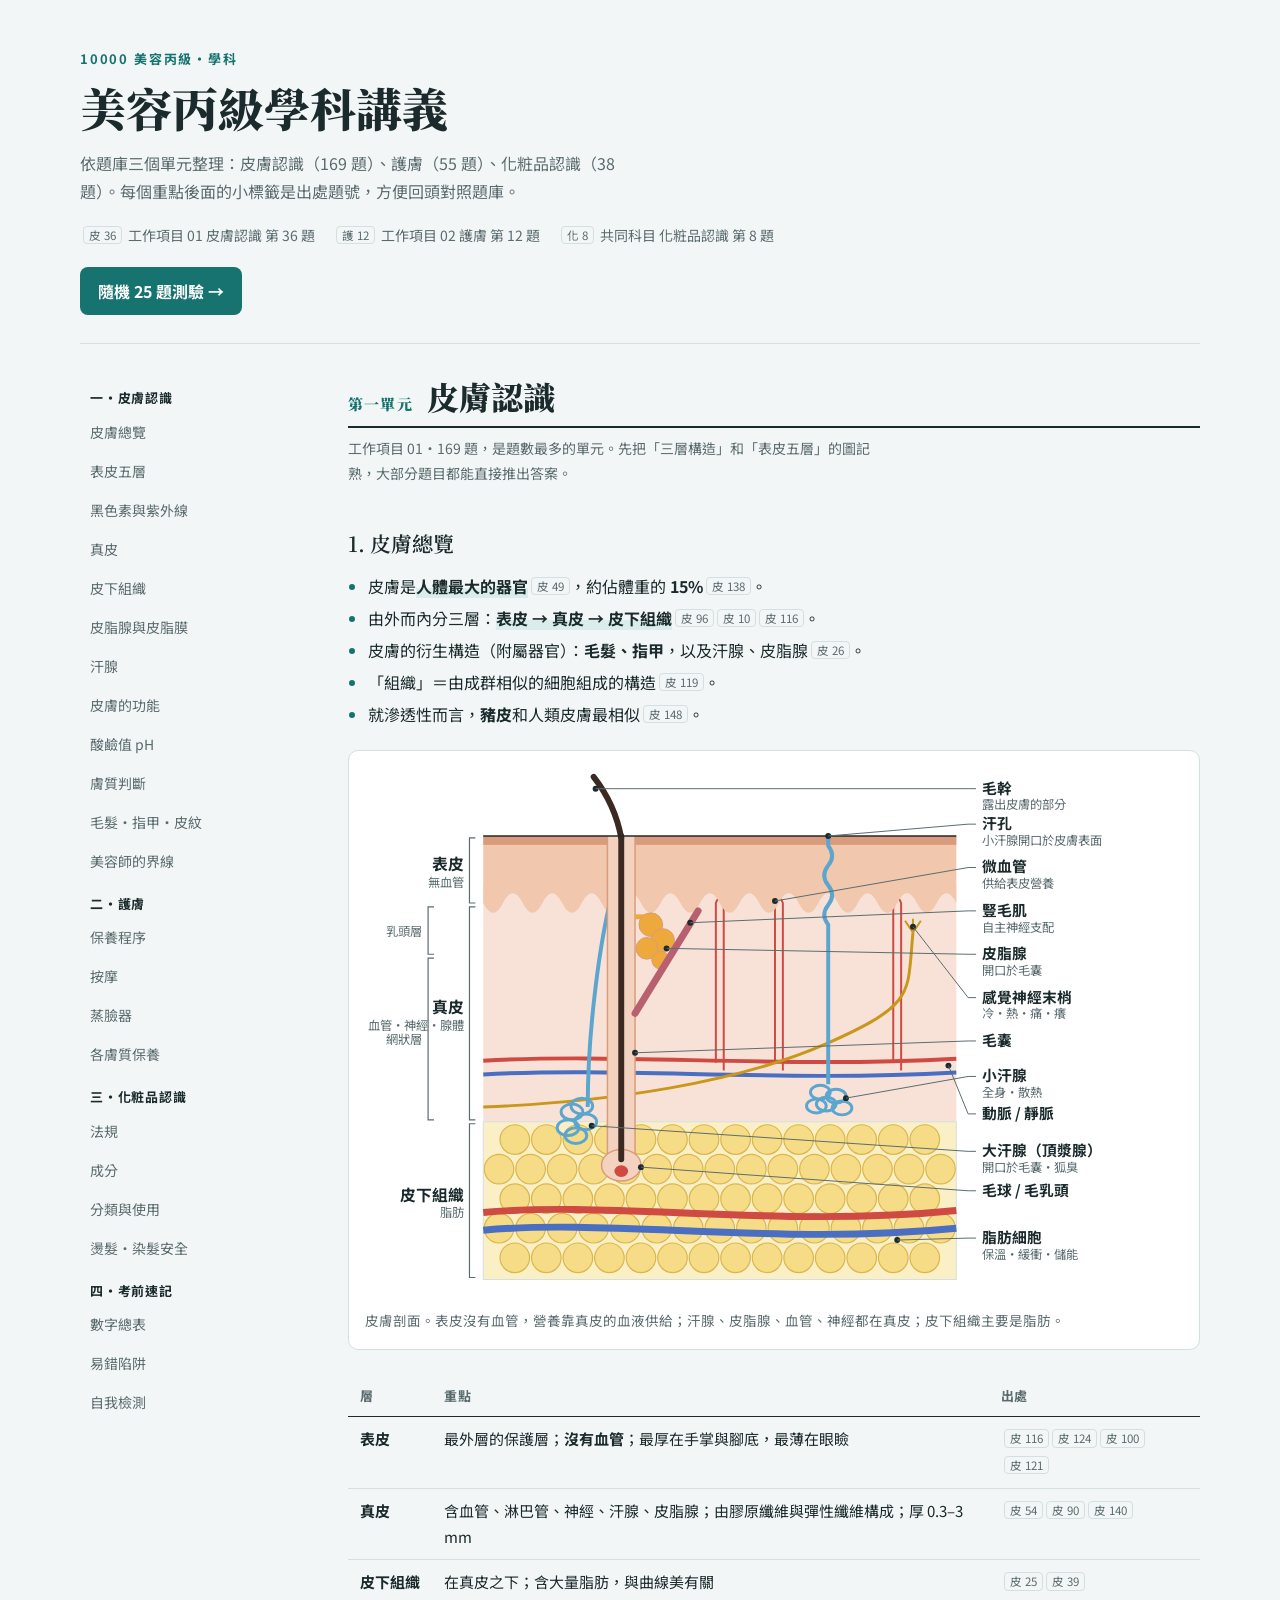
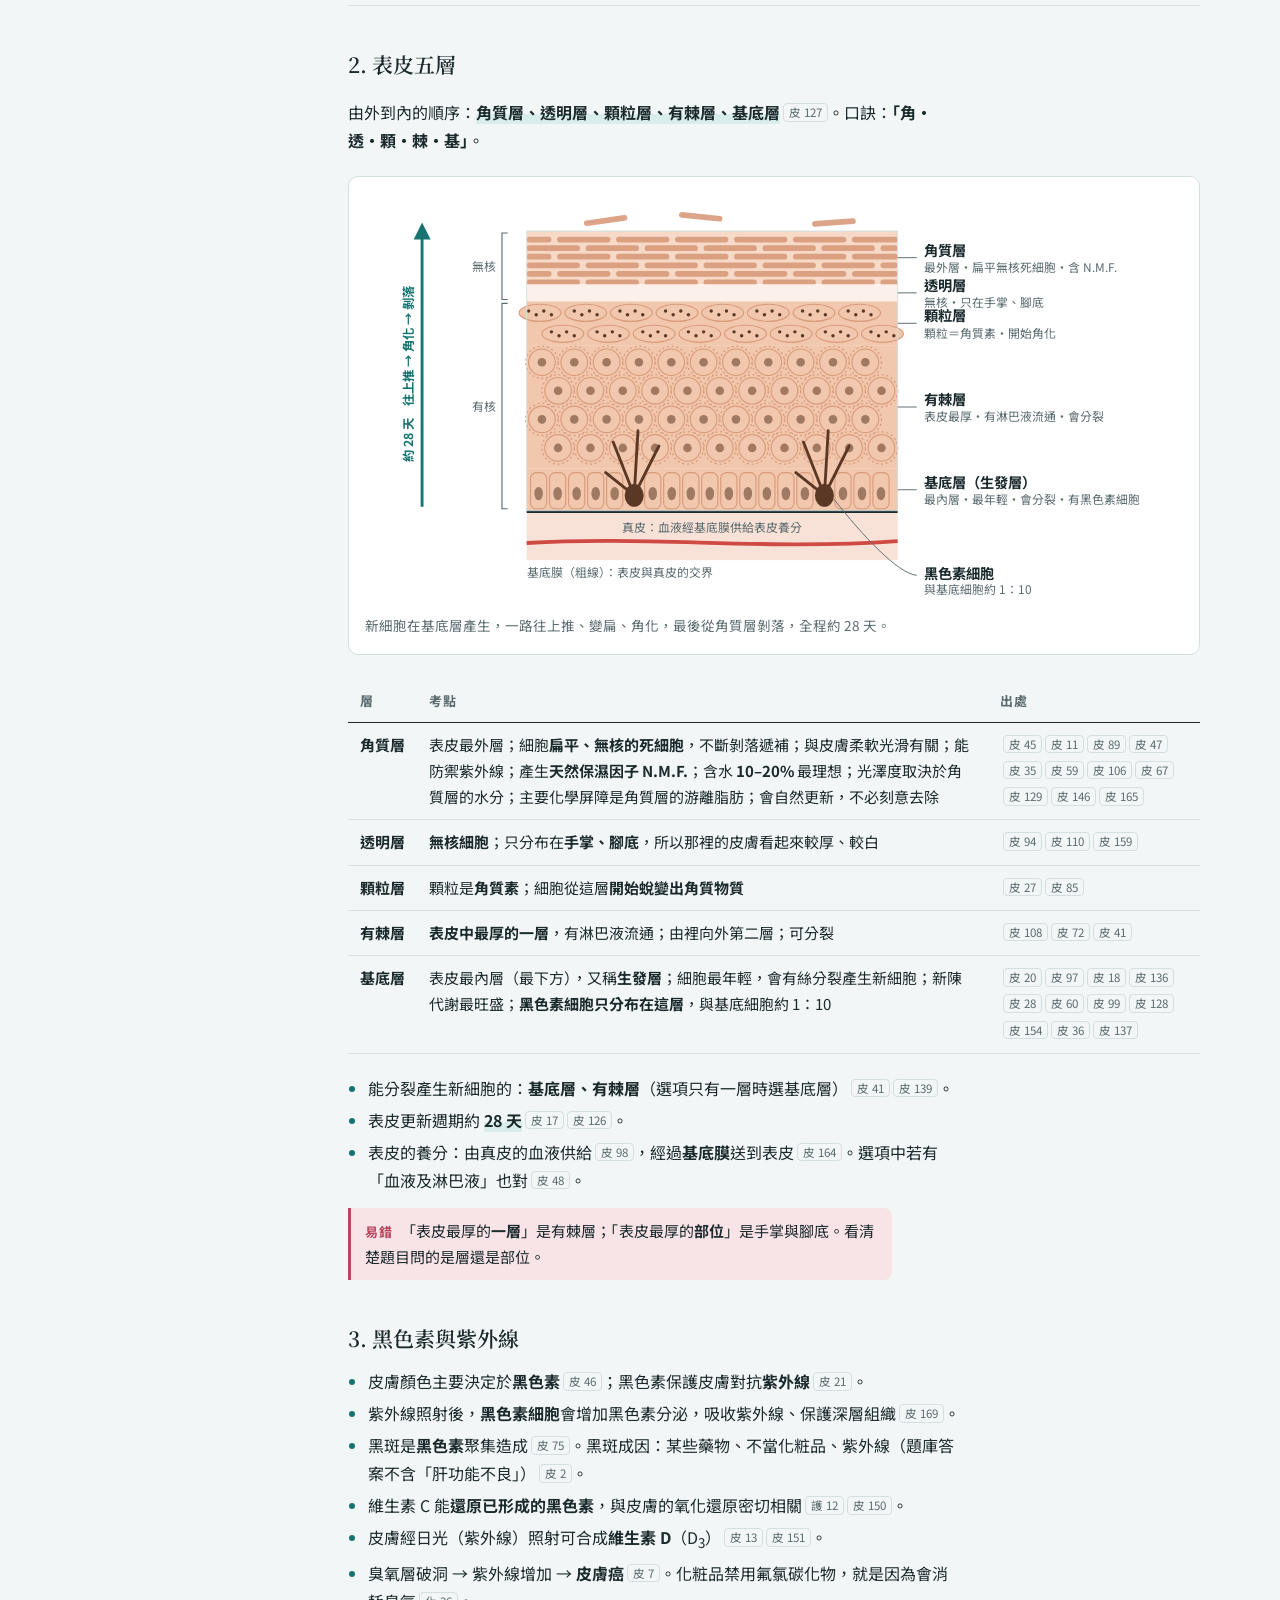
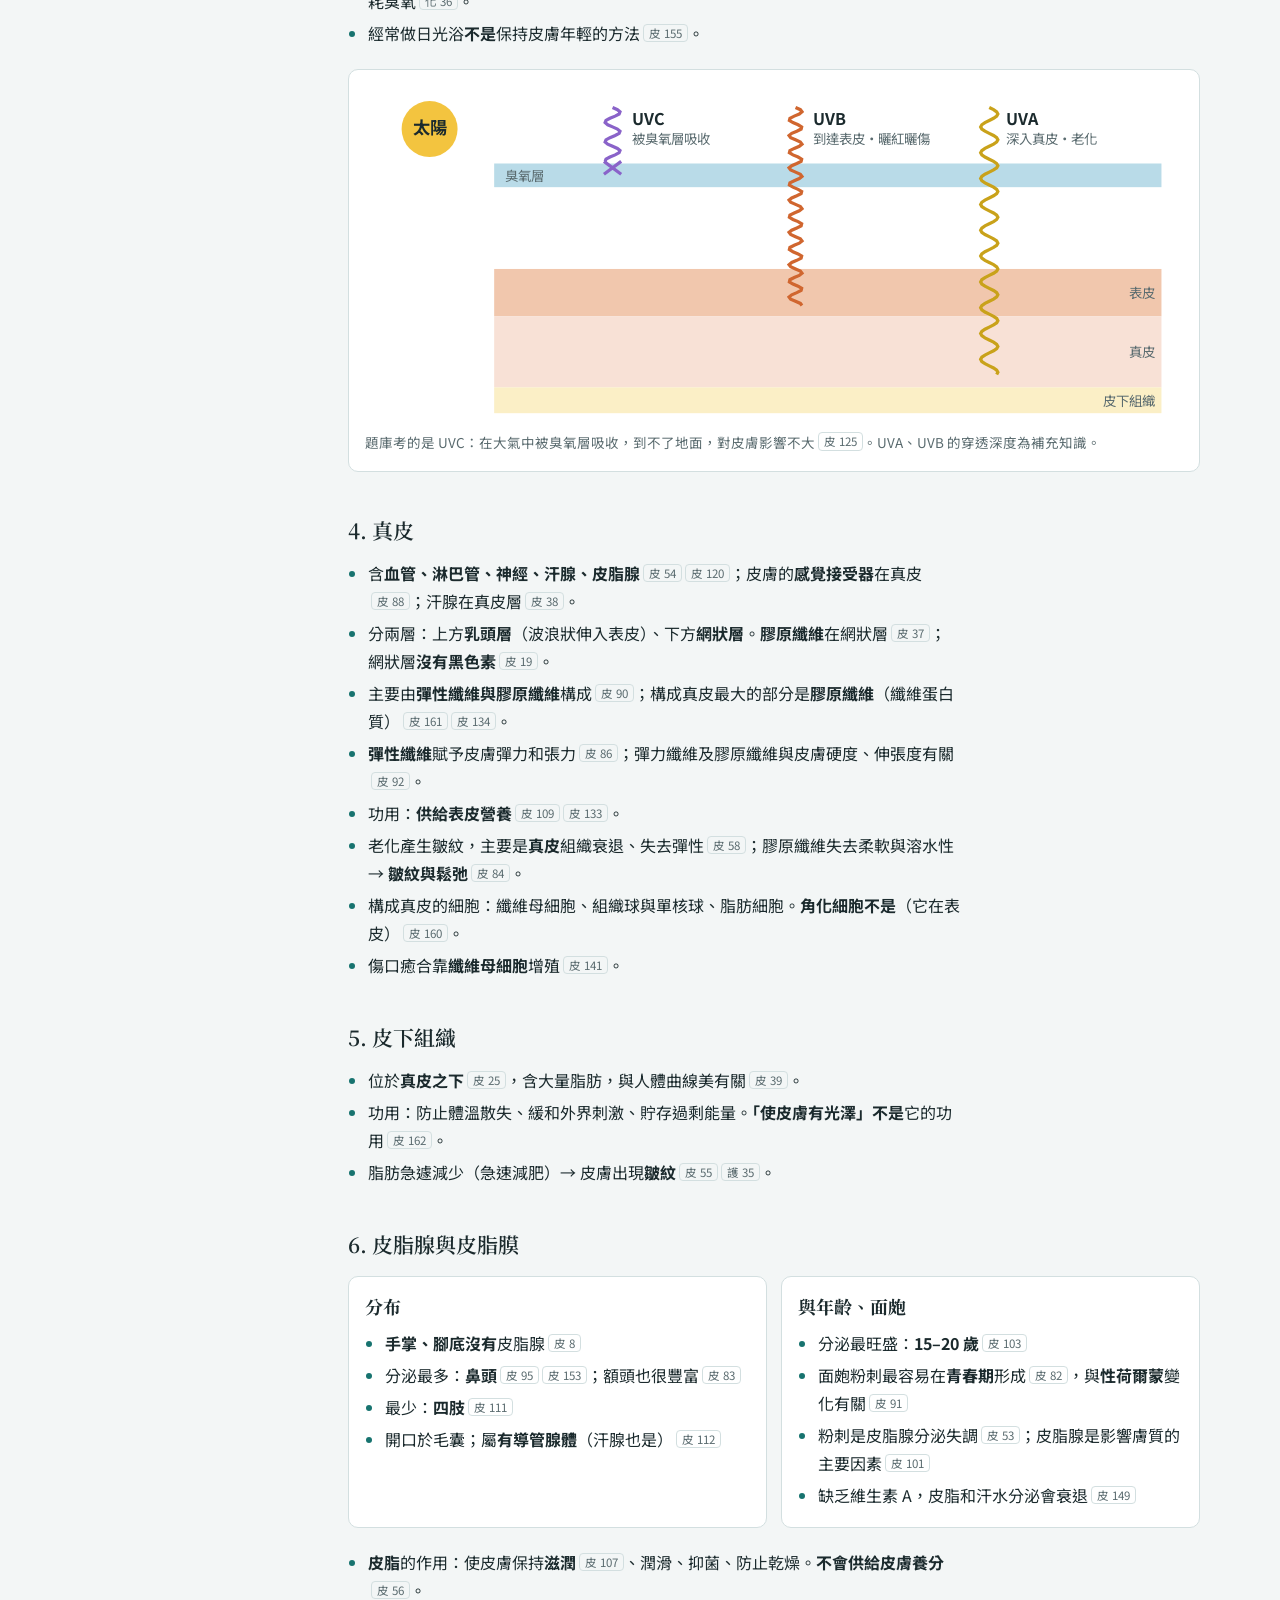
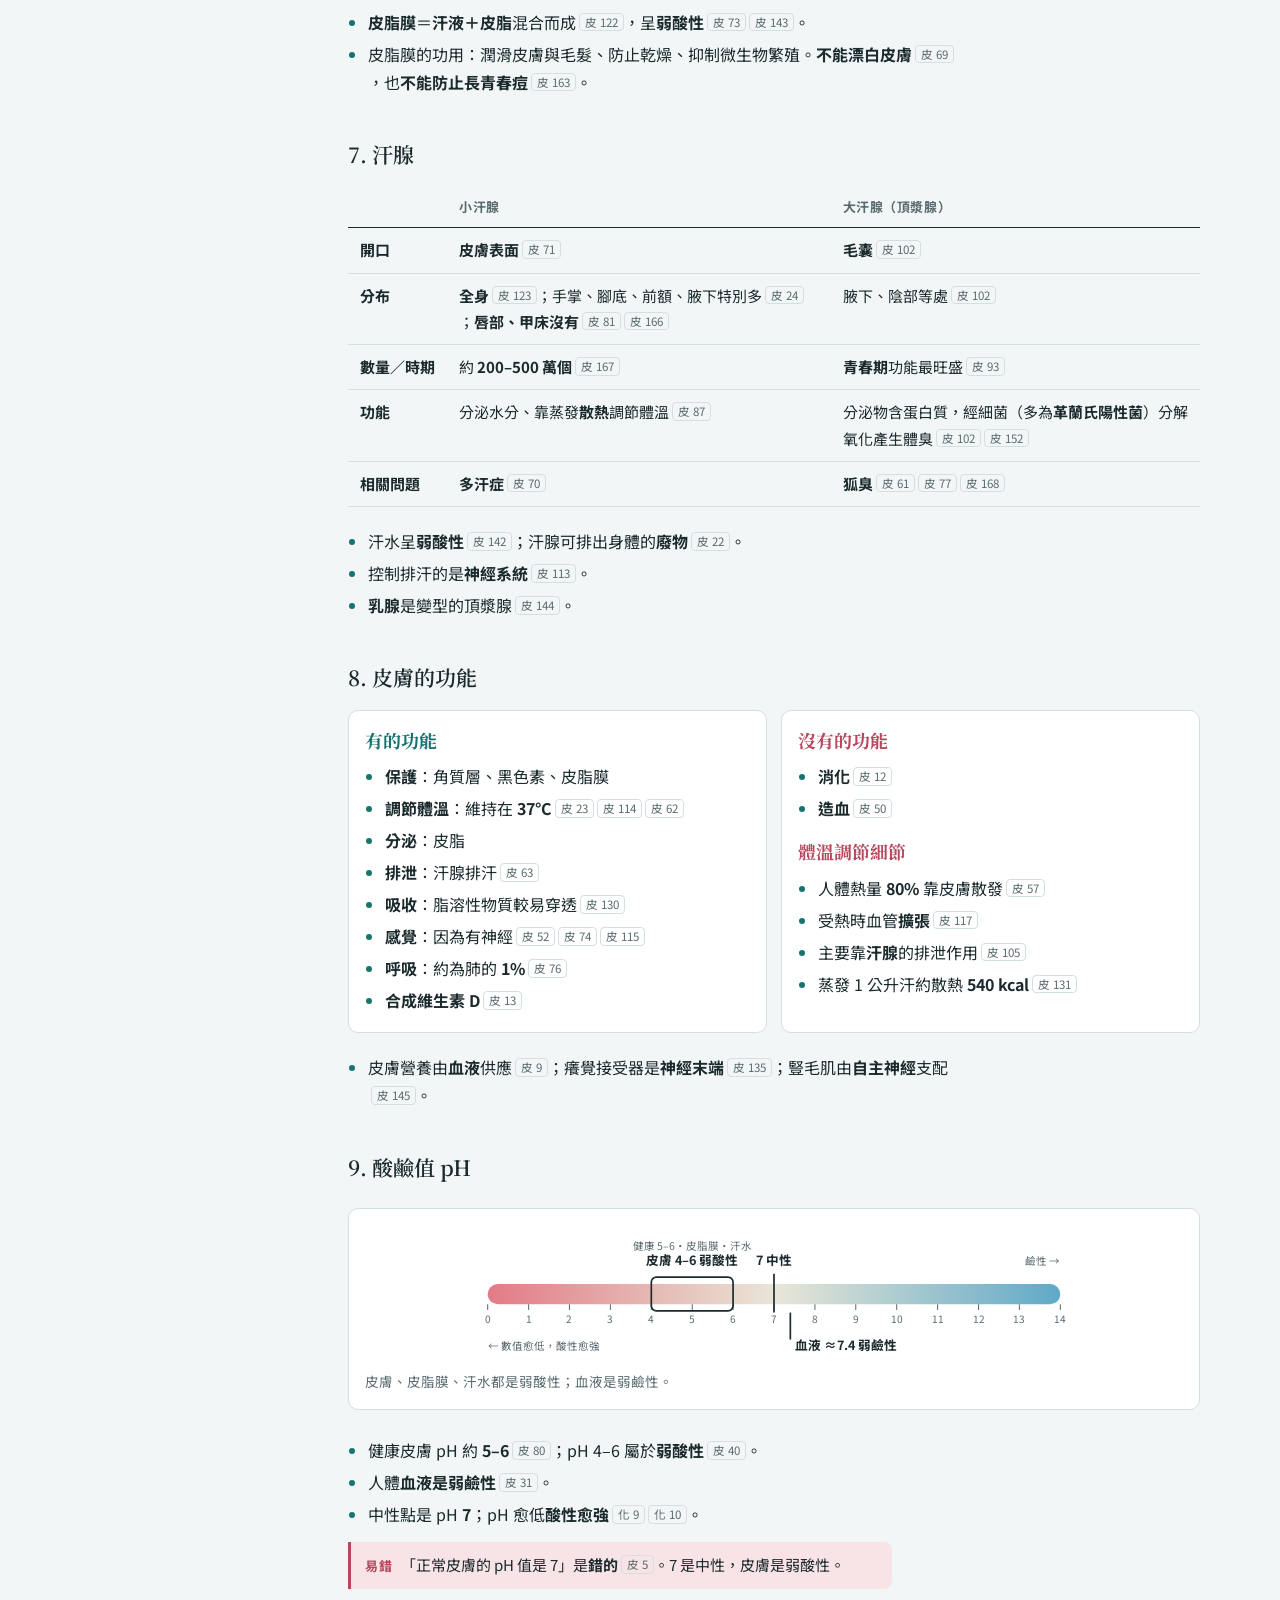
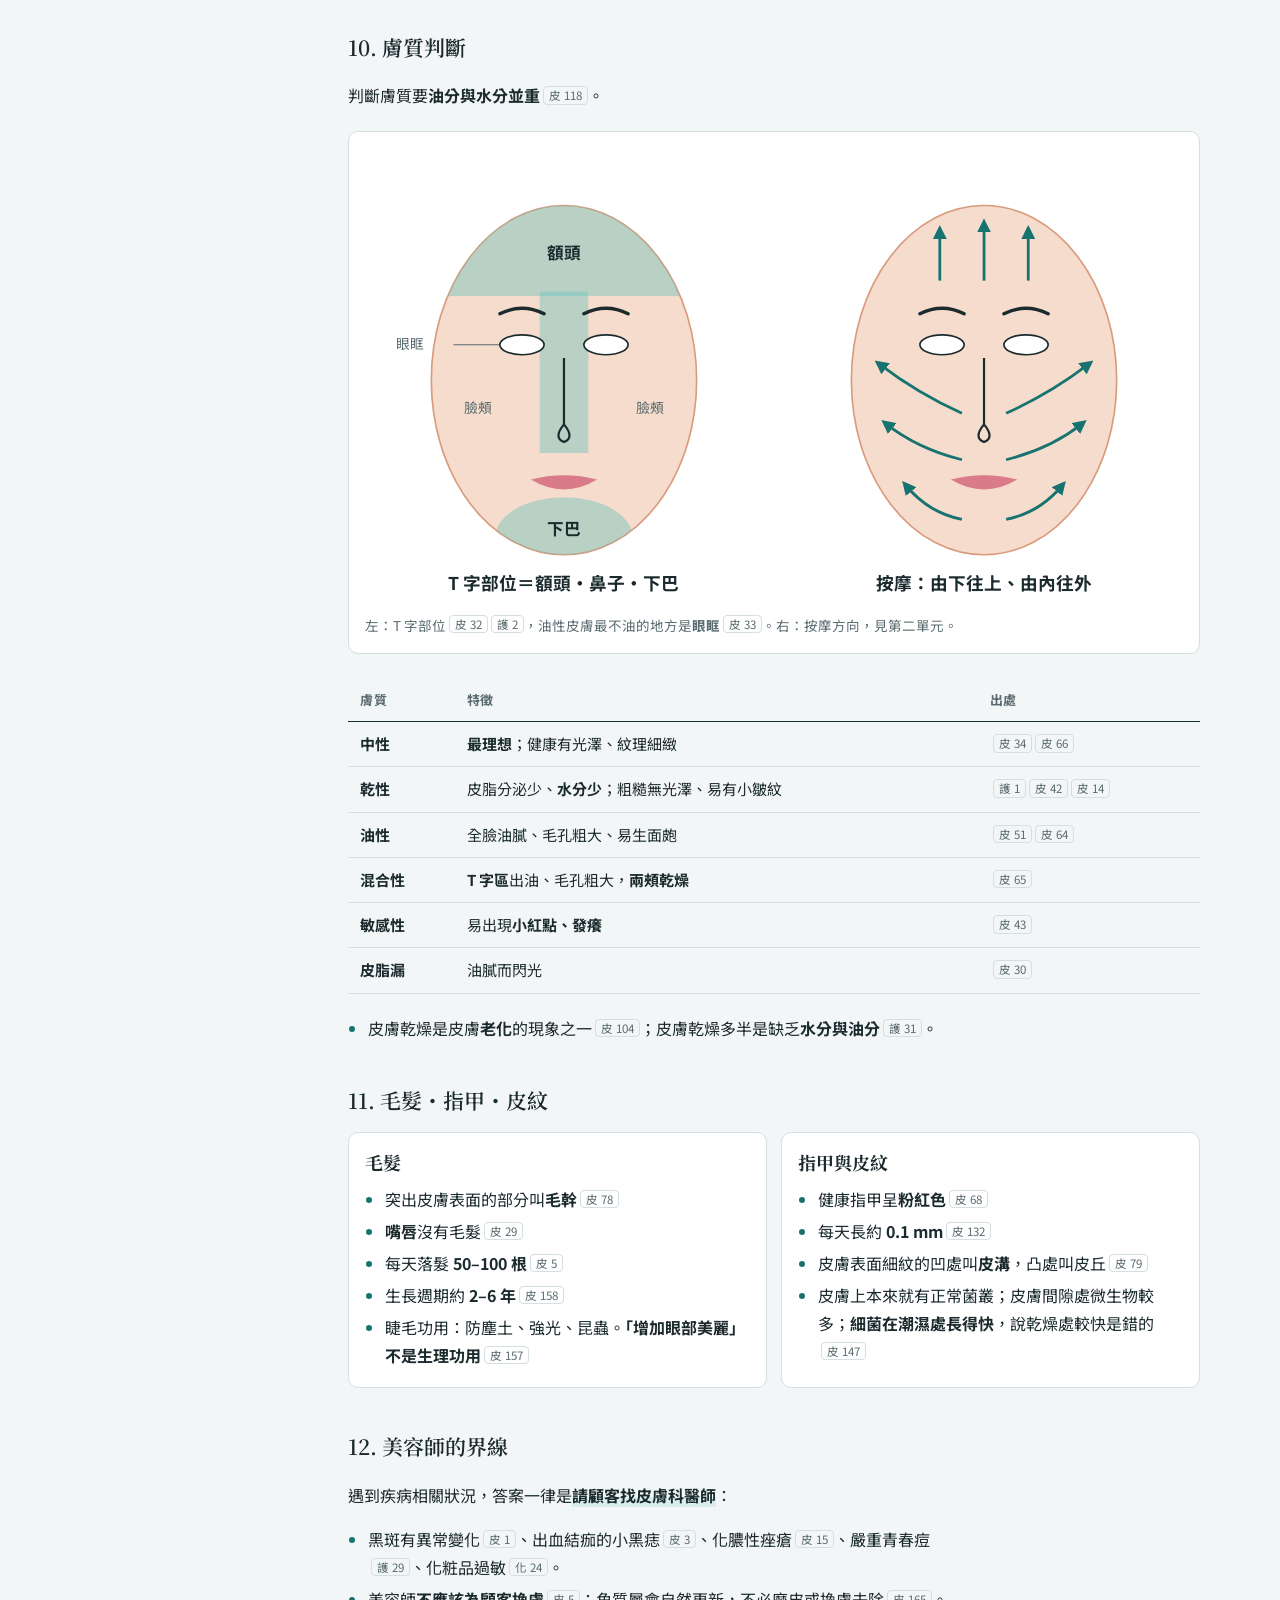
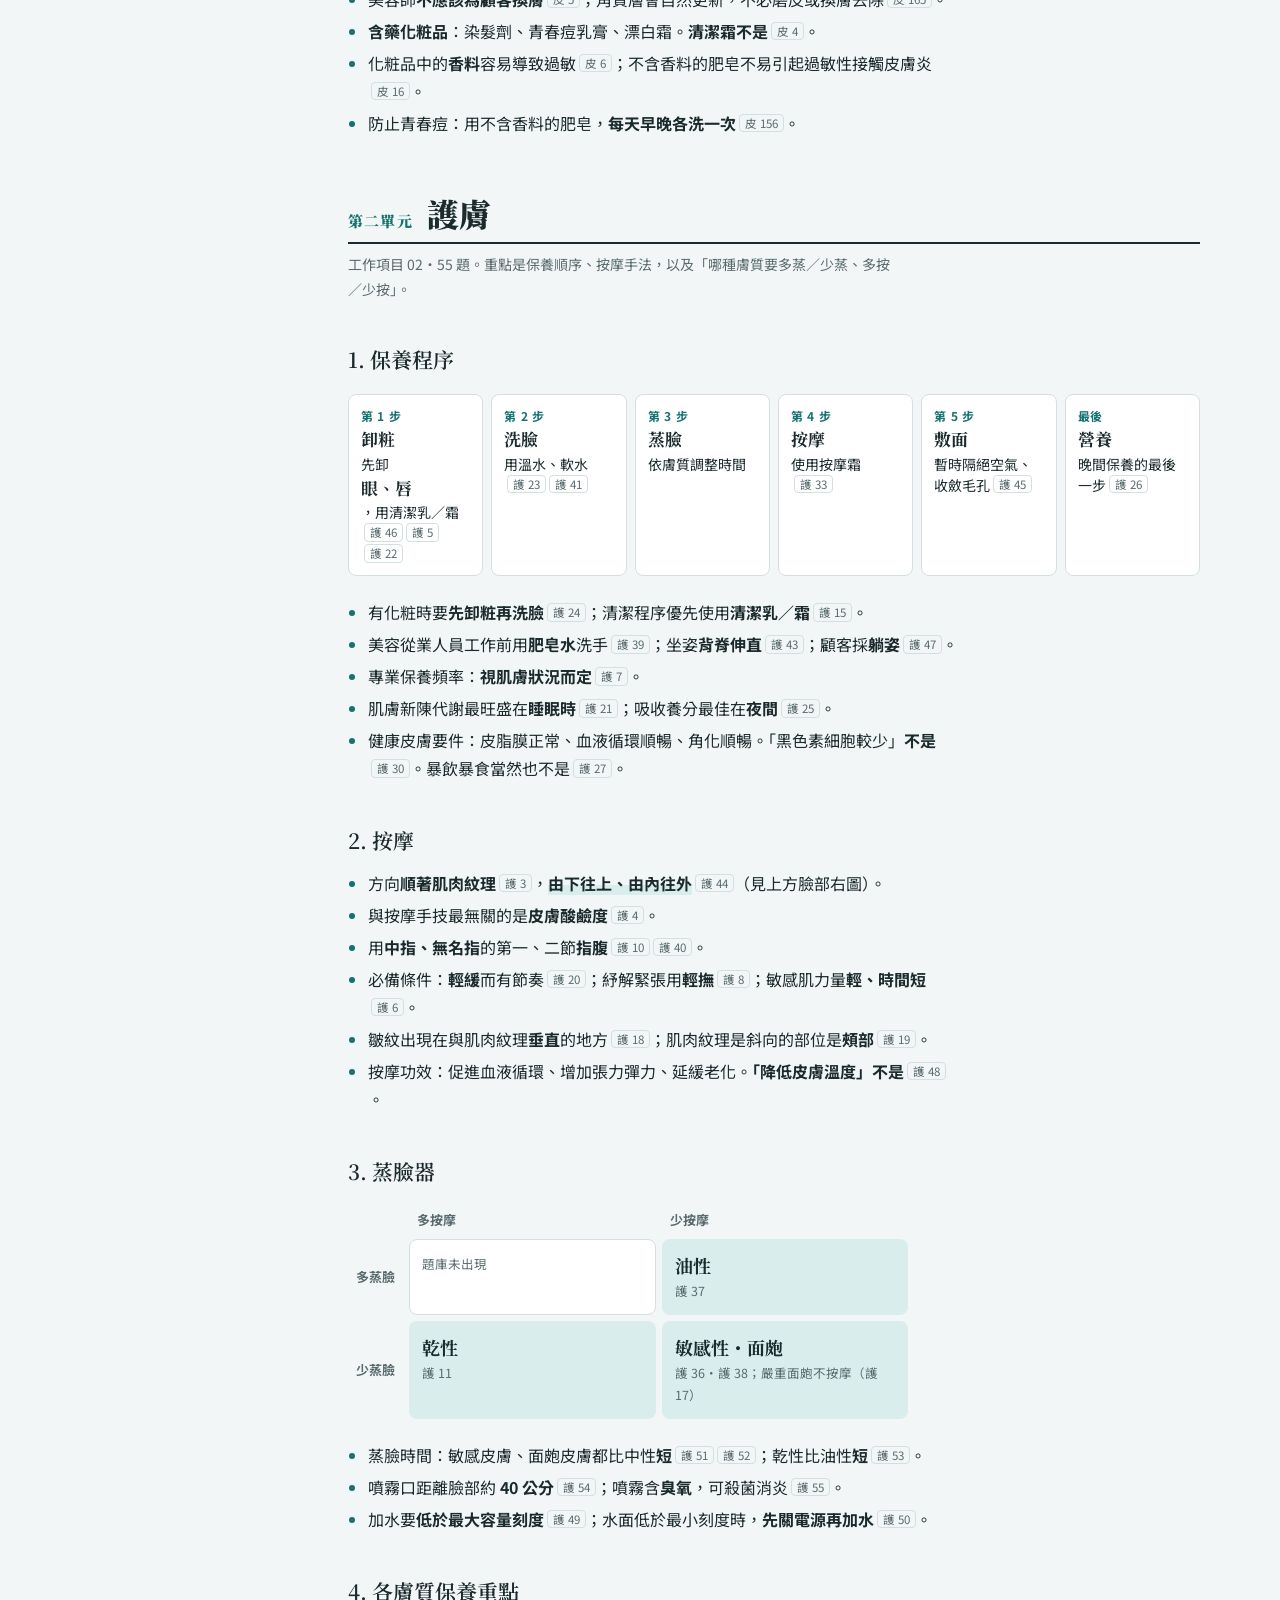
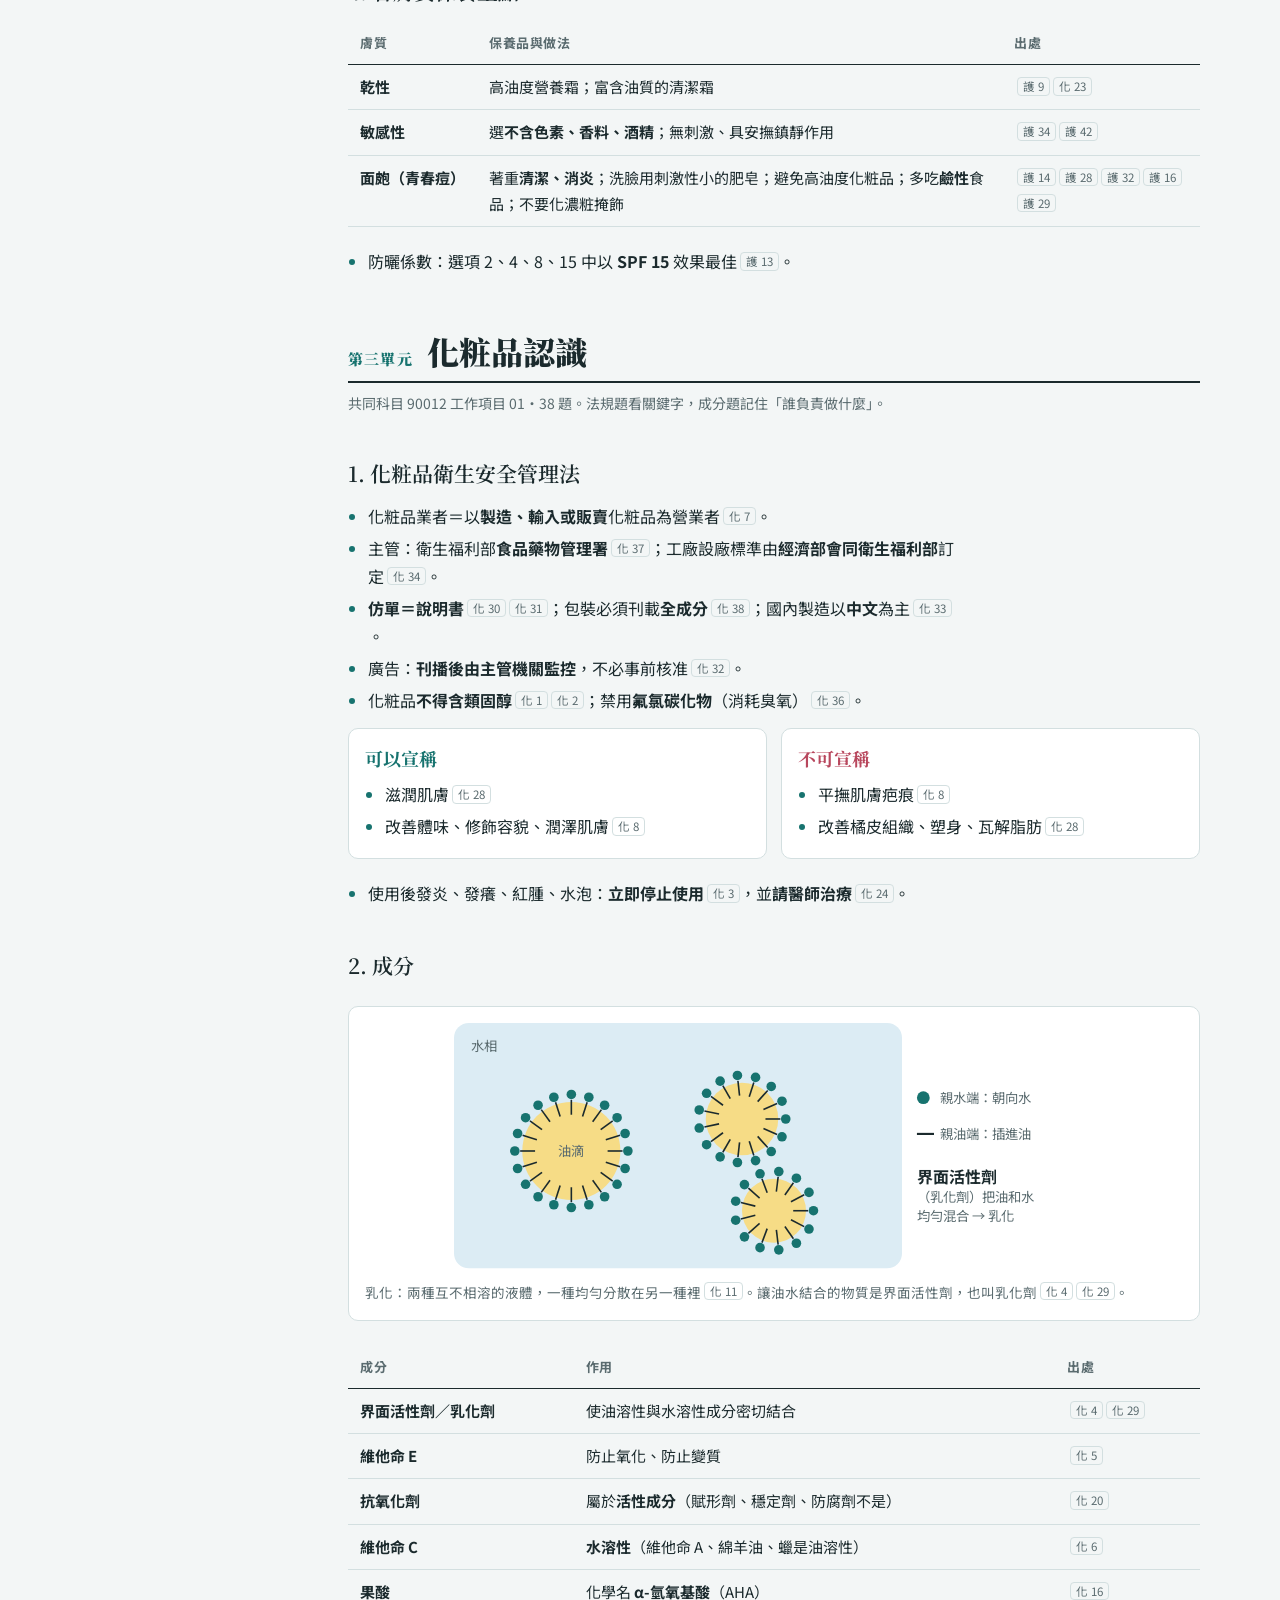
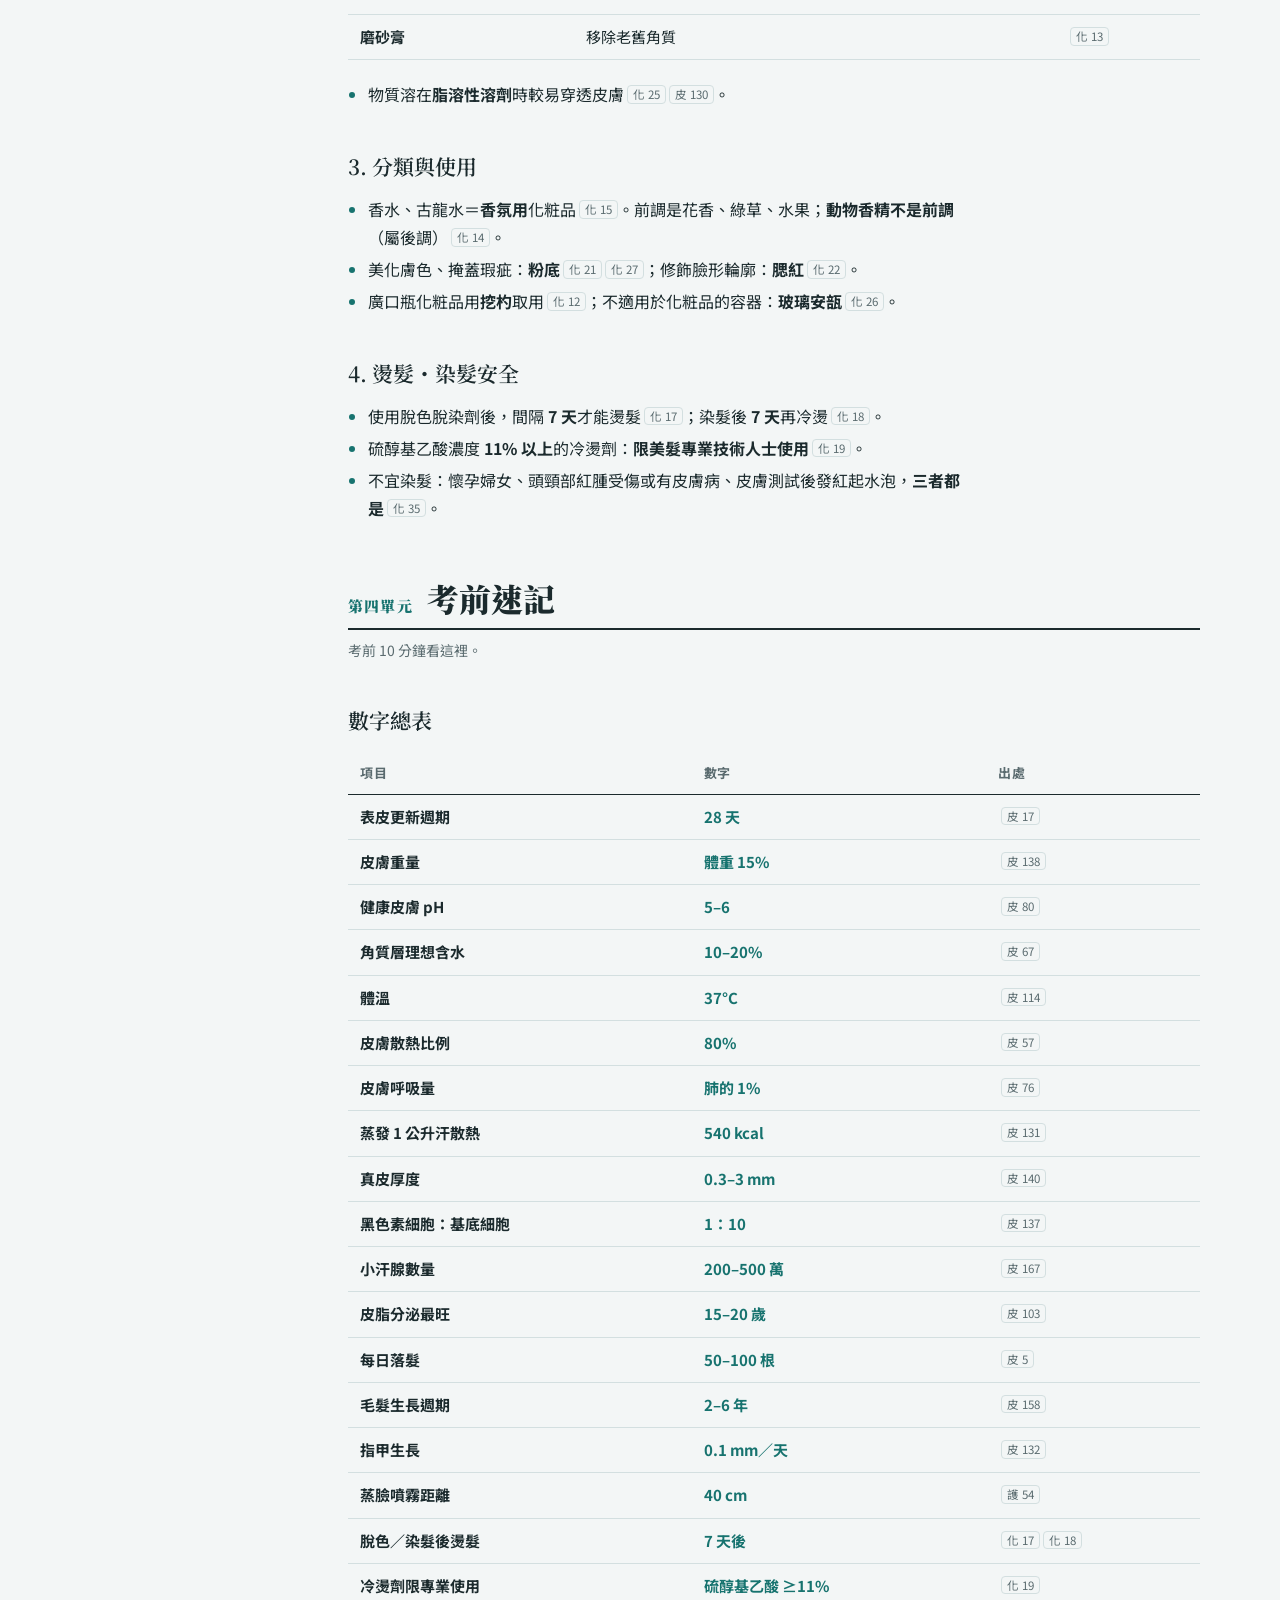
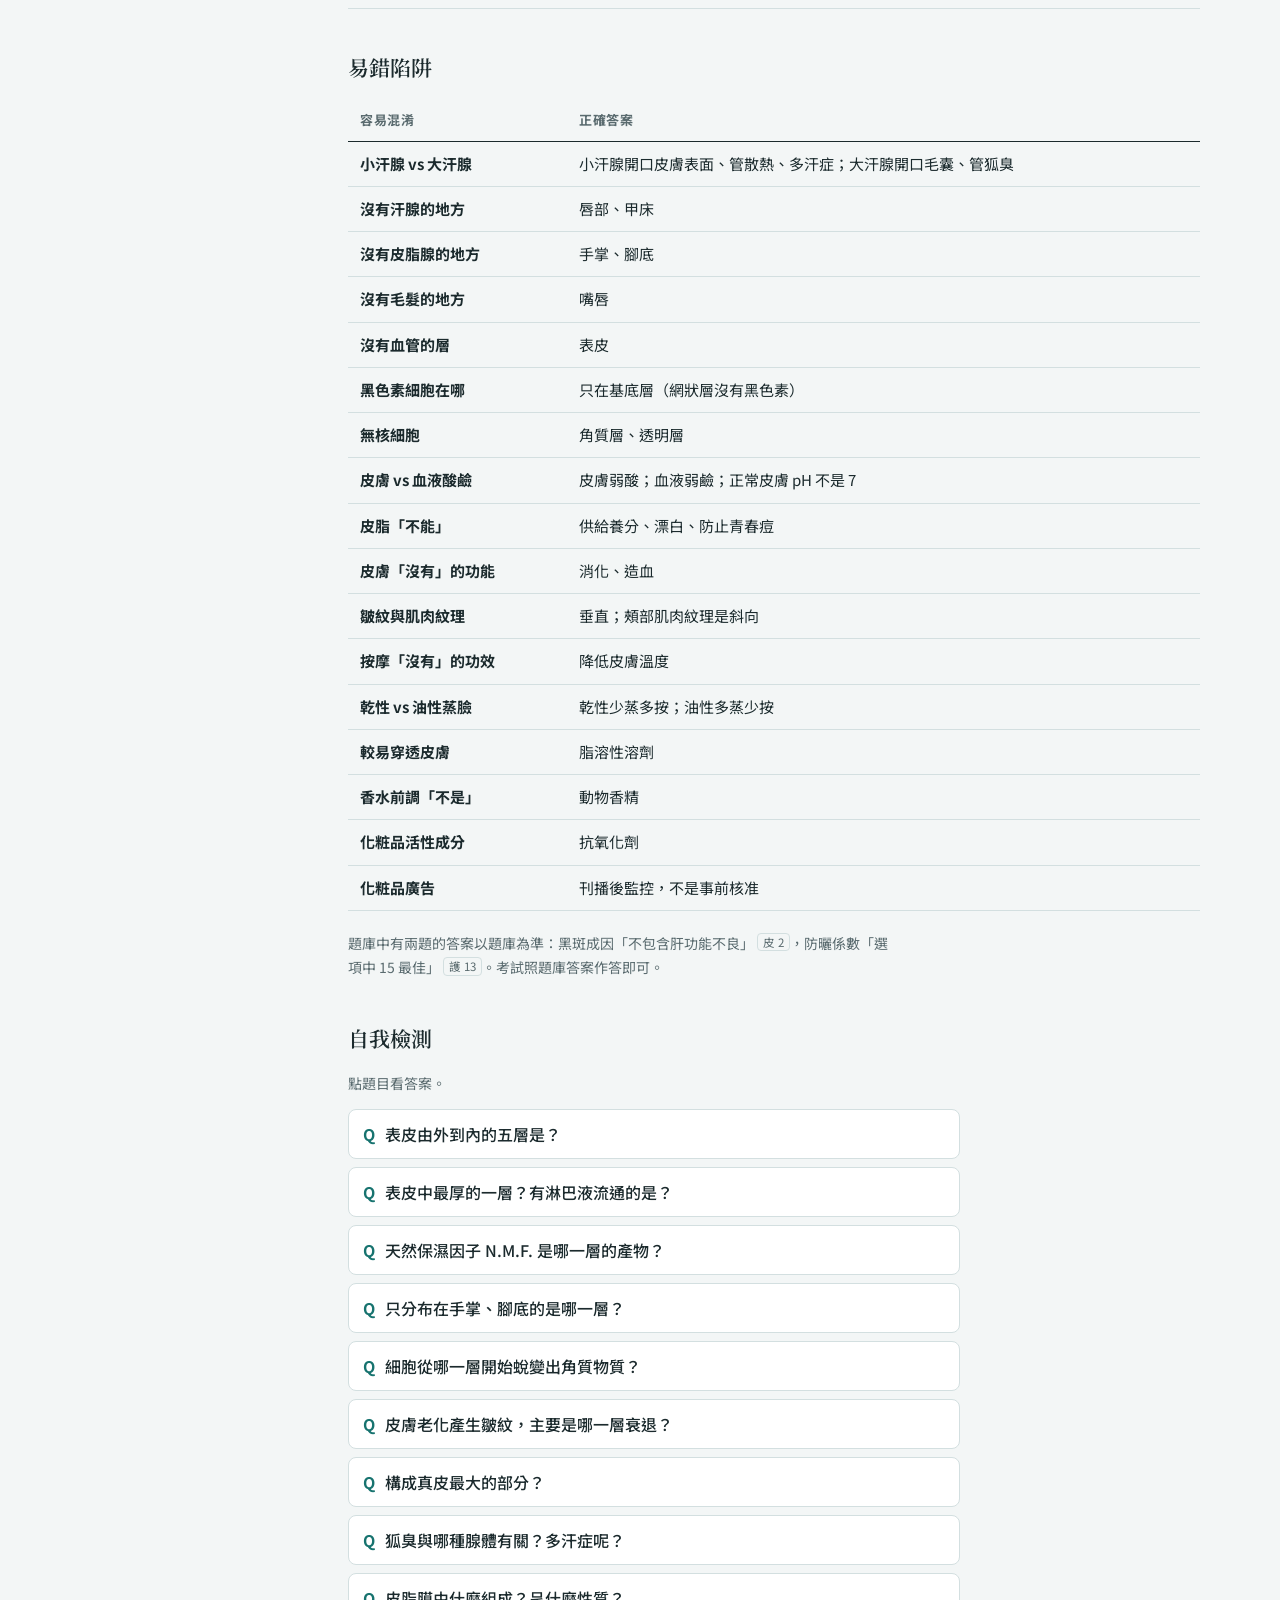
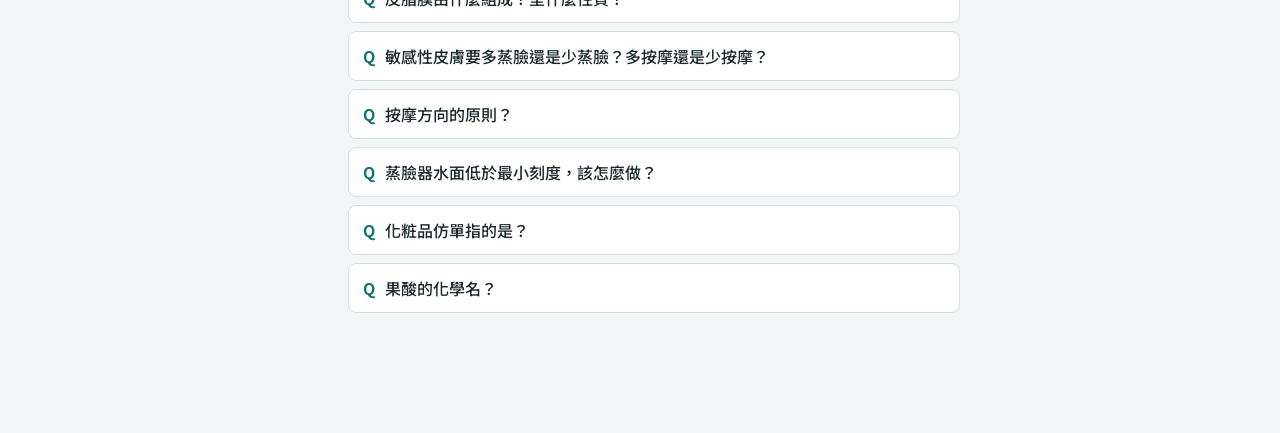
==== index.html @ 493ec5a6 "Add skin-care handout and random quiz Handout for the 美容丙級 written exam with SVG diagrams, plus a qu" ====
<!doctype html>
<html lang="zh-Hant">
<head>
<meta charset="utf-8">
<meta name="viewport" content="width=device-width, initial-scale=1, viewport-fit=cover">
<title>美容丙級學科講義</title>
<link rel="preconnect" href="https://fonts.googleapis.com">
<link rel="preconnect" href="https://fonts.gstatic.com" crossorigin>
<link rel="stylesheet" href="https://fonts.googleapis.com/css2?family=Noto+Sans+TC:wght@400;500;700&family=Noto+Serif+TC:wght@600;900&display=swap">
<style>
/* Layout: a study handout — sticky chapter index on the left (desktop), one reading column, figures set wider than text. */
:root{
  --bg:#f3f6f6; --paper:#ffffff; --fg:#1b2a2d; --muted:#5a6b6f; --line:#d3dfe0;
  --accent:#17736f; --accent-soft:#d9eeec; --mark:#b8475d; --mark-soft:#f8e3e7;
  --epi:#f1c7ad; --corn:#d99b7c; --corn-soft:#f6d9c7; --luc:#fbf1ea; --derm:#f8e1d6; --subq:#fbefc6; --fat:#f6dc86; --fat-line:#d9b74e;
  --art:#cf4a42; --vein:#4a6ec2; --nerve:#c9971a; --seb:#eea93c; --sweat:#5aa6cf; --hair:#3b2a22; --muscle:#b8606f;
  --mel:#5b3825; --foll:#f3d2c0; --face:#f6dccd; --t:#6fc3bb; --lip:#d97b88; --eye:#ffffff;
  --sun:#f3c43f; --ozone:#b9dbe8; --uvc:#8a63c9; --uvb:#d0662f; --uva:#c9a21a;
  --acid:#e27b86; --neutral:#e9e6d7; --alk:#5fa9c7; --water:#dcecf4; --oil:#f6dc86;
  --serif:"Noto Serif TC","Songti TC","PMingLiU",serif;
  --sans:"Noto Sans TC","PingFang TC","Microsoft JhengHei",system-ui,sans-serif;
}
@media (prefers-color-scheme: dark){:root:not([data-theme="light"]){
  --bg:#111a1c; --paper:#182326; --fg:#e2ebeb; --muted:#9db0b3; --line:#2b3b3e;
  --accent:#5fc6c0; --accent-soft:#1b3b3a; --mark:#f08ca0; --mark-soft:#3b2229;
  --epi:#8c5b48; --corn:#b67b60; --corn-soft:#6e4a3c; --luc:#9a7462; --derm:#5a3f37; --subq:#57492a; --fat:#7f6a2e; --fat-line:#a88c3c;
  --art:#e8645c; --vein:#7d9ce6; --nerve:#e7bb45; --seb:#d69638; --sweat:#63b3db; --hair:#e0cdbf; --muscle:#d68392;
  --mel:#2a170d; --foll:#744c3d; --face:#5d4439; --t:#2f8e87; --lip:#b35c69; --eye:#dbe3e3;
  --sun:#d8aa2a; --ozone:#2d5566; --uvc:#b393f0; --uvb:#f08a52; --uva:#e3c040;
  --acid:#a9505c; --neutral:#6d6a5e; --alk:#3c7f9b; --water:#1f3844; --oil:#8a7433;
  color-scheme:dark }}
:root[data-theme="dark"]{
  --bg:#111a1c; --paper:#182326; --fg:#e2ebeb; --muted:#9db0b3; --line:#2b3b3e;
  --accent:#5fc6c0; --accent-soft:#1b3b3a; --mark:#f08ca0; --mark-soft:#3b2229;
  --epi:#8c5b48; --corn:#b67b60; --corn-soft:#6e4a3c; --luc:#9a7462; --derm:#5a3f37; --subq:#57492a; --fat:#7f6a2e; --fat-line:#a88c3c;
  --art:#e8645c; --vein:#7d9ce6; --nerve:#e7bb45; --seb:#d69638; --sweat:#63b3db; --hair:#e0cdbf; --muscle:#d68392;
  --mel:#2a170d; --foll:#744c3d; --face:#5d4439; --t:#2f8e87; --lip:#b35c69; --eye:#dbe3e3;
  --sun:#d8aa2a; --ozone:#2d5566; --uvc:#b393f0; --uvb:#f08a52; --uva:#e3c040;
  --acid:#a9505c; --neutral:#6d6a5e; --alk:#3c7f9b; --water:#1f3844; --oil:#8a7433;
  color-scheme:dark }

*{box-sizing:border-box}
body{background:var(--bg);color:var(--fg);font-family:var(--sans);font-size:16px;line-height:1.75;padding-inline:16px;padding-block:0 64px}
.wrap{max-width:1120px;margin:0 auto;display:grid;grid-template-columns:220px minmax(0,1fr);gap:48px}
@media (max-width:900px){.wrap{grid-template-columns:minmax(0,1fr);gap:0}}

header.top{max-width:1120px;margin:0 auto;padding-block:48px 28px;border-bottom:1px solid var(--line);margin-bottom:32px}
.kicker{font-size:13px;letter-spacing:.14em;color:var(--accent);font-weight:700}
h1{font-family:var(--serif);font-weight:900;font-size:clamp(30px,5vw,46px);line-height:1.2;margin:.2em 0 .3em;text-wrap:balance}
.lede{color:var(--muted);max-width:62ch;margin:0}
.legend{display:flex;flex-wrap:wrap;gap:8px 18px;margin-top:18px;font-size:14px;color:var(--muted)}
.legend span{display:inline-flex;align-items:center;gap:6px}

nav.toc{position:sticky;top:calc(env(safe-area-inset-top,0px) + 20px);align-self:start;font-size:14px;line-height:1.5}
nav.toc ol{list-style:none;margin:0;padding:0;display:grid;gap:2px}
nav.toc a{color:var(--muted);text-decoration:none;display:block;padding:4px 10px;border-radius:6px}
nav.toc a:hover,nav.toc a:focus-visible{background:var(--accent-soft);color:var(--fg);outline:none}
nav.toc .part{font-weight:700;color:var(--fg);margin-top:12px;padding-left:10px;font-size:13px;letter-spacing:.06em}
@media (max-width:900px){nav.toc{display:none}}

main{min-width:0}
section.part{margin-bottom:56px}
.part-h{display:flex;align-items:baseline;gap:14px;border-bottom:2px solid var(--fg);padding-bottom:8px;margin-bottom:8px}
.part-h .no{font-family:var(--serif);font-weight:900;font-size:15px;color:var(--accent);letter-spacing:.08em;white-space:nowrap}
.part-h h2{font-family:var(--serif);font-weight:900;font-size:clamp(24px,3.4vw,32px);margin:0;line-height:1.3}
.part-meta{color:var(--muted);font-size:14px;margin:0 0 20px}
h3{font-family:var(--serif);font-weight:600;font-size:21px;margin:40px 0 10px;text-wrap:balance;scroll-margin-top:20px}
h4{font-size:16px;margin:22px 0 6px}
p,ul,ol{max-width:68ch}
ul{padding-left:1.25em;margin:8px 0}
li{margin:4px 0}
li::marker{color:var(--accent)}
b,strong{font-weight:700}
.hl{background:linear-gradient(transparent 58%,var(--accent-soft) 58%);font-weight:700}

.q{display:inline-block;font-size:11.5px;line-height:1;padding:3px 5px 2px;border-radius:4px;border:1px solid var(--line);color:var(--muted);font-variant-numeric:tabular-nums;vertical-align:2px;margin-left:3px;white-space:nowrap}

figure{margin:22px 0 26px;background:var(--paper);border:1px solid var(--line);border-radius:10px;padding:16px}
figure .scroll{overflow-x:auto}
figure svg{display:block;width:100%;height:auto;min-width:560px}
figure.narrow svg{min-width:0;max-width:640px;margin:0 auto}
figcaption{font-size:13.5px;color:var(--muted);margin-top:10px}

.tbl{overflow-x:auto;margin:14px 0 20px}
table{border-collapse:collapse;width:100%;font-size:15px;min-width:520px}
th,td{text-align:left;vertical-align:top;padding:9px 12px;border-bottom:1px solid var(--line)}
th{font-size:13px;color:var(--muted);font-weight:700;letter-spacing:.04em;border-bottom:1.5px solid var(--fg)}
td:first-child{font-weight:700;white-space:nowrap}
td.num{font-variant-numeric:tabular-nums;font-weight:700;color:var(--accent);white-space:nowrap}

.trap{border-left:3px solid var(--mark);background:var(--mark-soft);padding:10px 14px;border-radius:0 8px 8px 0;margin:14px 0;max-width:68ch;font-size:15px}
.trap::before{content:"易錯";font-weight:700;color:var(--mark);margin-right:8px;font-size:13px;letter-spacing:.08em}
.note{font-size:14px;color:var(--muted);max-width:68ch}

.flow{display:flex;flex-wrap:wrap;gap:8px;align-items:stretch;margin:16px 0 22px;padding:0;list-style:none;max-width:none}
.flow li{flex:1 1 120px;background:var(--paper);border:1px solid var(--line);border-radius:8px;padding:10px 12px;margin:0;font-size:14px;line-height:1.5;position:relative}
.flow li b{display:block;font-family:var(--serif);font-size:17px;margin-bottom:2px}
.flow li .step{font-size:12px;color:var(--accent);font-weight:700;letter-spacing:.06em}

.matrix{display:grid;grid-template-columns:auto 1fr 1fr;gap:6px;max-width:560px;margin:16px 0 22px;font-size:15px}
.matrix div{padding:12px;border-radius:8px;background:var(--paper);border:1px solid var(--line);line-height:1.5}
.matrix .h{background:none;border:none;font-size:13px;color:var(--muted);font-weight:700;display:flex;align-items:flex-end;padding:4px 8px}
.matrix .rh{background:none;border:none;font-size:13px;color:var(--muted);font-weight:700;display:flex;align-items:center;padding:4px 8px}
.matrix .on{background:var(--accent-soft);border-color:transparent}
.matrix b{font-family:var(--serif);font-size:18px;display:block}
.matrix small{color:var(--muted);font-size:12.5px}

.cols{display:grid;grid-template-columns:repeat(auto-fit,minmax(260px,1fr));gap:14px;margin:14px 0 20px}
.card{background:var(--paper);border:1px solid var(--line);border-radius:10px;padding:14px 16px;min-width:0}
.card h4{margin:0 0 6px;font-family:var(--serif);font-size:18px}
.card ul{margin:0}
.card.bad h4{color:var(--mark)}
.card.good h4{color:var(--accent)}

details.quiz{background:var(--paper);border:1px solid var(--line);border-radius:8px;margin:8px 0;max-width:68ch}
details.quiz summary{cursor:pointer;padding:10px 14px;list-style:none;font-weight:500}
details.quiz summary::-webkit-details-marker{display:none}
details.quiz summary::before{content:"Q";font-weight:700;color:var(--accent);margin-right:10px}
details.quiz[open] summary{border-bottom:1px solid var(--line)}
details.quiz .a{padding:10px 14px;color:var(--fg)}
details.quiz .a::before{content:"答";font-weight:700;color:var(--mark);margin-right:10px}
summary:focus-visible{outline:2px solid var(--accent);outline-offset:2px;border-radius:8px}

/* svg */
svg text{font-family:var(--sans);fill:var(--fg)}
.lbl{font-size:15px;font-weight:700}
.lbl-b{font-size:16px;font-weight:700}
.lbl-s{font-size:12.5px;fill:var(--muted)}
.lbl-acc{font-size:13px;font-weight:700;fill:var(--accent)}
.lbl-num{font-size:12px;fill:var(--muted);font-variant-numeric:tabular-nums}
.f-derm{fill:var(--derm)} .f-subq{fill:var(--subq)} .f-epi{fill:var(--epi)} .f-corn{fill:var(--corn)} .f-corn-soft{fill:var(--corn-soft)} .f-luc{fill:var(--luc)}
.f-fat{fill:var(--fat);stroke:var(--fat-line);stroke-width:1.2}
.f-foll{fill:var(--foll);stroke:var(--corn);stroke-width:1.5}
.f-mel{fill:var(--mel)} .s-mel{stroke:var(--mel)}
.f-accent{fill:var(--accent)} .s-accent{stroke:var(--accent)}
.v-art{stroke:var(--art)} .v-art-fill{fill:var(--art)} .v-vein{stroke:var(--vein)} .v-nerve{stroke:var(--nerve)}
.s-sweat{stroke:var(--sweat)} .g-sweat{fill:none;stroke:var(--sweat);stroke-width:3}
.s-seb{stroke:var(--seb)} .g-seb{fill:var(--seb);stroke:var(--corn);stroke-width:1}
.s-hair{stroke:var(--hair);stroke-linecap:round} .s-muscle{stroke:var(--muscle)}
.s-ink{stroke:var(--fg)} .s-muted{stroke:var(--muted);stroke-width:1.2} .s-line{stroke:var(--line);stroke-width:1}
.leader{stroke:var(--muted);stroke-width:1;fill:none} .dot{fill:var(--fg)}
.cell{fill:var(--epi);stroke:var(--corn);stroke-width:1.2} .cell-corn{fill:var(--corn);opacity:.9}
.cell-spine{fill:none;stroke:var(--corn);stroke-width:1.4;stroke-dasharray:2 3}
.nuc{fill:var(--mel);opacity:.55} .gran{fill:var(--mel)}
.f-sun{fill:var(--sun)} .f-ozone{fill:var(--ozone)} .s-uvc{stroke:var(--uvc)} .s-uvb{stroke:var(--uvb)} .s-uva{stroke:var(--uva)}
.band{fill:none;stroke:var(--fg);stroke-width:2}
.f-face{fill:var(--face);stroke:var(--corn);stroke-width:1.5} .f-t{fill:var(--t);opacity:.45} .f-lip{fill:var(--lip)} .f-eye{fill:var(--eye);stroke:var(--fg);stroke-width:1.5}
.f-water{fill:var(--water)} .f-oil{fill:var(--oil)}
@media (prefers-reduced-motion:reduce){*{scroll-behavior:auto!important}}
html{scroll-behavior:smooth}
body{margin:0}
.cta{display:inline-block;margin-top:20px;padding:10px 18px;border-radius:8px;background:var(--accent);color:var(--paper);font-weight:700;text-decoration:none}
.cta:hover{filter:brightness(1.08)}
.cta:focus-visible{outline:2px solid var(--fg);outline-offset:2px}
</style>

<header class="top">
  <div class="kicker">10000 美容丙級・學科</div>
  <h1>美容丙級學科講義</h1>
  <p class="lede">依題庫三個單元整理：皮膚認識（169 題）、護膚（55 題）、化粧品認識（38 題）。每個重點後面的小標籤是出處題號，方便回頭對照題庫。</p>
  <div class="legend">
    <span><span class="q">皮 36</span> 工作項目 01 皮膚認識 第 36 題</span>
    <span><span class="q">護 12</span> 工作項目 02 護膚 第 12 題</span>
    <span><span class="q">化 8</span> 共同科目 化粧品認識 第 8 題</span>
  </div>
  <a class="cta" href="quiz/">隨機 25 題測驗 →</a>
</header>

</head>
<body>
<div class="wrap">
<nav class="toc" aria-label="目錄">
  <ol>
    <li class="part">一・皮膚認識</li>
    <li><a href="#overview">皮膚總覽</a></li>
    <li><a href="#epidermis">表皮五層</a></li>
    <li><a href="#melanin">黑色素與紫外線</a></li>
    <li><a href="#dermis">真皮</a></li>
    <li><a href="#subq">皮下組織</a></li>
    <li><a href="#sebum">皮脂腺與皮脂膜</a></li>
    <li><a href="#sweat">汗腺</a></li>
    <li><a href="#function">皮膚的功能</a></li>
    <li><a href="#ph">酸鹼值 pH</a></li>
    <li><a href="#types">膚質判斷</a></li>
    <li><a href="#hair">毛髮・指甲・皮紋</a></li>
    <li><a href="#limits">美容師的界線</a></li>
    <li class="part">二・護膚</li>
    <li><a href="#routine">保養程序</a></li>
    <li><a href="#massage">按摩</a></li>
    <li><a href="#steam">蒸臉器</a></li>
    <li><a href="#bytype">各膚質保養</a></li>
    <li class="part">三・化粧品認識</li>
    <li><a href="#law">法規</a></li>
    <li><a href="#ingredients">成分</a></li>
    <li><a href="#products">分類與使用</a></li>
    <li><a href="#hairchem">燙髮・染髮安全</a></li>
    <li class="part">四・考前速記</li>
    <li><a href="#numbers">數字總表</a></li>
    <li><a href="#traps">易錯陷阱</a></li>
    <li><a href="#quiz">自我檢測</a></li>
  </ol>
</nav>

<main>
<!-- ============================================================ PART 1 -->
<section class="part">
  <div class="part-h"><span class="no">第一單元</span><h2>皮膚認識</h2></div>
  <p class="part-meta">工作項目 01・169 題，是題數最多的單元。先把「三層構造」和「表皮五層」的圖記熟，大部分題目都能直接推出答案。</p>

  <h3 id="overview">1. 皮膚總覽</h3>
  <ul>
    <li>皮膚是<span class="hl">人體最大的器官</span><span class="q">皮 49</span>，約佔體重的 <b>15%</b><span class="q">皮 138</span>。</li>
    <li>由外而內分三層：<span class="hl">表皮 → 真皮 → 皮下組織</span><span class="q">皮 96</span><span class="q">皮 10</span><span class="q">皮 116</span>。</li>
    <li>皮膚的衍生構造（附屬器官）：<b>毛髮、指甲</b>，以及汗腺、皮脂腺<span class="q">皮 26</span>。</li>
    <li>「組織」＝由成群相似的細胞組成的構造<span class="q">皮 119</span>。</li>
    <li>就滲透性而言，<b>豬皮</b>和人類皮膚最相似<span class="q">皮 148</span>。</li>
  </ul>
  <figure>
    <div class="scroll"><svg viewBox="0 0 830 540" role="img" aria-label="皮膚構造剖面圖：表皮、真皮、皮下組織與附屬器官"><rect x="120" y="120" width="480" height="240" class="f-derm"/><rect x="120" y="360" width="480" height="160" class="f-subq"/><circle cx="152" cy="378" r="15" class="f-fat"/><circle cx="184" cy="378" r="15" class="f-fat"/><circle cx="216" cy="378" r="15" class="f-fat"/><circle cx="248" cy="378" r="15" class="f-fat"/><circle cx="280" cy="378" r="15" class="f-fat"/><circle cx="312" cy="378" r="15" class="f-fat"/><circle cx="344" cy="378" r="15" class="f-fat"/><circle cx="376" cy="378" r="15" class="f-fat"/><circle cx="408" cy="378" r="15" class="f-fat"/><circle cx="440" cy="378" r="15" class="f-fat"/><circle cx="472" cy="378" r="15" class="f-fat"/><circle cx="504" cy="378" r="15" class="f-fat"/><circle cx="536" cy="378" r="15" class="f-fat"/><circle cx="568" cy="378" r="15" class="f-fat"/><circle cx="136" cy="408" r="15" class="f-fat"/><circle cx="168" cy="408" r="15" class="f-fat"/><circle cx="200" cy="408" r="15" class="f-fat"/><circle cx="232" cy="408" r="15" class="f-fat"/><circle cx="264" cy="408" r="15" class="f-fat"/><circle cx="296" cy="408" r="15" class="f-fat"/><circle cx="328" cy="408" r="15" class="f-fat"/><circle cx="360" cy="408" r="15" class="f-fat"/><circle cx="392" cy="408" r="15" class="f-fat"/><circle cx="424" cy="408" r="15" class="f-fat"/><circle cx="456" cy="408" r="15" class="f-fat"/><circle cx="488" cy="408" r="15" class="f-fat"/><circle cx="520" cy="408" r="15" class="f-fat"/><circle cx="552" cy="408" r="15" class="f-fat"/><circle cx="584" cy="408" r="15" class="f-fat"/><circle cx="152" cy="438" r="15" class="f-fat"/><circle cx="184" cy="438" r="15" class="f-fat"/><circle cx="216" cy="438" r="15" class="f-fat"/><circle cx="248" cy="438" r="15" class="f-fat"/><circle cx="280" cy="438" r="15" class="f-fat"/><circle cx="312" cy="438" r="15" class="f-fat"/><circle cx="344" cy="438" r="15" class="f-fat"/><circle cx="376" cy="438" r="15" class="f-fat"/><circle cx="408" cy="438" r="15" class="f-fat"/><circle cx="440" cy="438" r="15" class="f-fat"/><circle cx="472" cy="438" r="15" class="f-fat"/><circle cx="504" cy="438" r="15" class="f-fat"/><circle cx="536" cy="438" r="15" class="f-fat"/><circle cx="568" cy="438" r="15" class="f-fat"/><circle cx="136" cy="468" r="15" class="f-fat"/><circle cx="168" cy="468" r="15" class="f-fat"/><circle cx="200" cy="468" r="15" class="f-fat"/><circle cx="232" cy="468" r="15" class="f-fat"/><circle cx="264" cy="468" r="15" class="f-fat"/><circle cx="296" cy="468" r="15" class="f-fat"/><circle cx="328" cy="468" r="15" class="f-fat"/><circle cx="360" cy="468" r="15" class="f-fat"/><circle cx="392" cy="468" r="15" class="f-fat"/><circle cx="424" cy="468" r="15" class="f-fat"/><circle cx="456" cy="468" r="15" class="f-fat"/><circle cx="488" cy="468" r="15" class="f-fat"/><circle cx="520" cy="468" r="15" class="f-fat"/><circle cx="552" cy="468" r="15" class="f-fat"/><circle cx="584" cy="468" r="15" class="f-fat"/><circle cx="152" cy="498" r="15" class="f-fat"/><circle cx="184" cy="498" r="15" class="f-fat"/><circle cx="216" cy="498" r="15" class="f-fat"/><circle cx="248" cy="498" r="15" class="f-fat"/><circle cx="280" cy="498" r="15" class="f-fat"/><circle cx="312" cy="498" r="15" class="f-fat"/><circle cx="344" cy="498" r="15" class="f-fat"/><circle cx="376" cy="498" r="15" class="f-fat"/><circle cx="408" cy="498" r="15" class="f-fat"/><circle cx="440" cy="498" r="15" class="f-fat"/><circle cx="472" cy="498" r="15" class="f-fat"/><circle cx="504" cy="498" r="15" class="f-fat"/><circle cx="536" cy="498" r="15" class="f-fat"/><circle cx="568" cy="498" r="15" class="f-fat"/><rect x="120" y="360" width="480" height="160" fill="none" class="s-line"/><path d="M120 452 C 250 440, 420 468, 600 450" class="v-art" stroke-width="7" fill="none"/><path d="M120 470 C 250 458, 420 486, 600 468" class="v-vein" stroke-width="7" fill="none"/><path d="M120 298 C 260 290, 420 306, 600 296" class="v-art" stroke-width="4" fill="none"/><path d="M120 312 C 260 304, 420 320, 600 310" class="v-vein" stroke-width="4" fill="none"/><path d="M356 300 V 138 Q 360 128 364 138 V 308" class="v-art" stroke-width="2" fill="none"/><path d="M416 300 V 138 Q 420 128 424 138 V 308" class="v-art" stroke-width="2" fill="none"/><path d="M536 300 V 138 Q 540 128 544 138 V 308" class="v-art" stroke-width="2" fill="none"/><path d="M120 70 H600 V138 Q 590 118 580 138 Q 570 158 560 138 Q 550 118 540 138 Q 530 158 520 138 Q 510 118 500 138 Q 490 158 480 138 Q 470 118 460 138 Q 450 158 440 138 Q 430 118 420 138 Q 410 158 400 138 Q 390 118 380 138 Q 370 158 360 138 Q 350 118 340 138 Q 330 158 320 138 Q 310 118 300 138 Q 290 158 280 138 Q 270 118 260 138 Q 250 158 240 138 Q 230 118 220 138 Q 210 158 200 138 Q 190 118 180 138 Q 170 158 160 138 Q 150 118 140 138 Q 130 158 120 138 Z" class="f-epi"/><rect x="120" y="70" width="480" height="9" class="f-corn"/><path d="M120 345 C 250 340, 380 320, 470 280 S 550 230, 556 168" class="v-nerve" stroke-width="3" fill="none"/><path d="M556 168 l-8 -12 M556 168 l0 -14 M556 168 l8 -12" class="v-nerve" stroke-width="2" fill="none"/><path d="M226 345 C 226 260, 240 170, 250 132" class="s-sweat" stroke-width="4" fill="none"/><ellipse cx="210" cy="350" rx="11" ry="8" class="g-sweat"/><ellipse cx="224" cy="360" rx="11" ry="8" class="g-sweat"/><ellipse cx="206" cy="366" rx="11" ry="8" class="g-sweat"/><ellipse cx="220" cy="344" rx="11" ry="8" class="g-sweat"/><ellipse cx="214" cy="374" rx="11" ry="8" class="g-sweat"/><path d="M246 70 V 392 Q 246 418 260 418 Q 274 418 274 392 V 70" class="f-foll"/><ellipse cx="260" cy="404" rx="20" ry="16" class="f-foll"/><ellipse cx="260" cy="410" rx="7" ry="6" class="v-art-fill"/><line x1="260" y1="398" x2="260" y2="70" class="s-hair" stroke-width="6"/><path d="M260 72 C 256 50, 246 28, 232 10" class="s-hair" stroke-width="6" fill="none"/><path d="M274 152 H 286" class="s-seb" stroke-width="5"/><circle cx="290" cy="160" r="12" class="g-seb"/><circle cx="302" cy="176" r="12" class="g-seb"/><circle cx="286" cy="184" r="11" class="g-seb"/><circle cx="300" cy="196" r="9" class="g-seb"/><path d="M274 250 L 338 146" class="s-muscle" stroke-width="7" stroke-linecap="round" fill="none"/><path d="M470 322 V 160 Q 462 150 470 140 Q 478 130 470 120 Q 462 110 470 100 Q 478 90 470 80 V 70" class="s-sweat" stroke-width="4" fill="none"/><ellipse cx="462" cy="330" rx="10" ry="7" class="g-sweat"/><ellipse cx="478" cy="334" rx="10" ry="7" class="g-sweat"/><ellipse cx="468" cy="342" rx="10" ry="7" class="g-sweat"/><ellipse cx="484" cy="346" rx="10" ry="7" class="g-sweat"/><ellipse cx="458" cy="344" rx="10" ry="7" class="g-sweat"/><line x1="120" y1="70" x2="600" y2="70" class="s-ink" stroke-width="1.5"/><path d="M112 72 H106 V138 H112" class="s-muted" fill="none"/><text x="100" y="105" text-anchor="end" class="lbl-b">表皮</text><text x="100" y="122" text-anchor="end" class="lbl-s">無血管</text><path d="M112 142 H106 V358 H112" class="s-muted" fill="none"/><text x="100" y="250" text-anchor="end" class="lbl-b">真皮</text><text x="100" y="267" text-anchor="end" class="lbl-s">血管・神經・腺體</text><path d="M70 142 H64 V190 H70" class="s-muted" fill="none"/><text x="58" y="171" text-anchor="end" class="lbl-s">乳頭層</text><path d="M70 194 H64 V358 H70" class="s-muted" fill="none"/><text x="58" y="281" text-anchor="end" class="lbl-s">網狀層</text><path d="M112 362 H106 V518 H112" class="s-muted" fill="none"/><text x="100" y="440" text-anchor="end" class="lbl-b">皮下組織</text><text x="100" y="457" text-anchor="end" class="lbl-s">脂肪</text><circle cx="234" cy="22" r="3" class="dot"/><path d="M234 22 L 612 22 H 620" class="leader" fill="none"/><text x="626" y="27" class="lbl">毛幹</text><text x="626" y="43" class="lbl-s">露出皮膚的部分</text><circle cx="470" cy="70" r="3" class="dot"/><path d="M470 70 L 612 58 H 620" class="leader" fill="none"/><text x="626" y="63" class="lbl">汗孔</text><text x="626" y="79" class="lbl-s">小汗腺開口於皮膚表面</text><circle cx="416" cy="136" r="3" class="dot"/><path d="M416 136 L 612 102 H 620" class="leader" fill="none"/><text x="626" y="107" class="lbl">微血管</text><text x="626" y="123" class="lbl-s">供給表皮營養</text><circle cx="330" cy="158" r="3" class="dot"/><path d="M330 158 L 612 146 H 620" class="leader" fill="none"/><text x="626" y="151" class="lbl">豎毛肌</text><text x="626" y="167" class="lbl-s">自主神經支配</text><circle cx="306" cy="184" r="3" class="dot"/><path d="M306 184 L 612 190 H 620" class="leader" fill="none"/><text x="626" y="195" class="lbl">皮脂腺</text><text x="626" y="211" class="lbl-s">開口於毛囊</text><circle cx="556" cy="162" r="3" class="dot"/><path d="M556 162 L 612 234 H 620" class="leader" fill="none"/><text x="626" y="239" class="lbl">感覺神經末梢</text><text x="626" y="255" class="lbl-s">冷・熱・痛・癢</text><circle cx="274" cy="290" r="3" class="dot"/><path d="M274 290 L 612 278 H 620" class="leader" fill="none"/><text x="626" y="283" class="lbl">毛囊</text><circle cx="488" cy="336" r="3" class="dot"/><path d="M488 336 L 612 314 H 620" class="leader" fill="none"/><text x="626" y="319" class="lbl">小汗腺</text><text x="626" y="335" class="lbl-s">全身・散熱</text><circle cx="592" cy="303" r="3" class="dot"/><path d="M592 303 L 612 352 H 620" class="leader" fill="none"/><text x="626" y="357" class="lbl">動脈 / 靜脈</text><circle cx="230" cy="364" r="3" class="dot"/><path d="M230 364 L 612 390 H 620" class="leader" fill="none"/><text x="626" y="395" class="lbl">大汗腺（頂漿腺）</text><text x="626" y="411" class="lbl-s">開口於毛囊・狐臭</text><circle cx="280" cy="406" r="3" class="dot"/><path d="M280 406 L 612 430 H 620" class="leader" fill="none"/><text x="626" y="435" class="lbl">毛球 / 毛乳頭</text><circle cx="540" cy="480" r="3" class="dot"/><path d="M540 480 L 612 478 H 620" class="leader" fill="none"/><text x="626" y="483" class="lbl">脂肪細胞</text><text x="626" y="499" class="lbl-s">保溫・緩衝・儲能</text></svg></div>
    <figcaption>皮膚剖面。表皮沒有血管，營養靠真皮的血液供給；汗腺、皮脂腺、血管、神經都在真皮；皮下組織主要是脂肪。</figcaption>
  </figure>
  <div class="tbl"><table>
    <thead><tr><th>層</th><th>重點</th><th>出處</th></tr></thead>
    <tbody>
      <tr><td>表皮</td><td>最外層的保護層；<b>沒有血管</b>；最厚在手掌與腳底，最薄在眼瞼</td><td><span class="q">皮 116</span><span class="q">皮 124</span><span class="q">皮 100</span><span class="q">皮 121</span></td></tr>
      <tr><td>真皮</td><td>含血管、淋巴管、神經、汗腺、皮脂腺；由膠原纖維與彈性纖維構成；厚 0.3–3 mm</td><td><span class="q">皮 54</span><span class="q">皮 90</span><span class="q">皮 140</span></td></tr>
      <tr><td>皮下組織</td><td>在真皮之下；含大量脂肪，與曲線美有關</td><td><span class="q">皮 25</span><span class="q">皮 39</span></td></tr>
    </tbody>
  </table></div>

  <h3 id="epidermis">2. 表皮五層</h3>
  <p>由外到內的順序：<span class="hl">角質層、透明層、顆粒層、有棘層、基底層</span><span class="q">皮 127</span>。口訣：<b>「角・透・顆・棘・基」</b>。</p>
  <figure>
    <div class="scroll"><svg viewBox="0 0 860 432" role="img" aria-label="表皮五層示意圖"><defs><marker id="arr" viewBox="0 0 10 10" refX="5" refY="5" markerWidth="6" markerHeight="6" orient="auto-start-reverse"><path d="M0 0 L10 5 L0 10 z" class="f-accent"/></marker></defs><rect x="170" y="336" width="390" height="50" class="f-derm"/><path d="M170 368 C 300 360, 420 376, 560 366" class="v-art" stroke-width="4" fill="none"/><text x="365.0" y="356" text-anchor="middle" class="lbl-s">真皮：血液經基底膜供給表皮養分</text><rect x="170" y="40" width="390" height="56" class="f-corn-soft"/><rect x="170" y="46" width="26" height="6" rx="3" class="cell-corn"/><rect x="202" y="46" width="56" height="6" rx="3" class="cell-corn"/><rect x="264" y="46" width="56" height="6" rx="3" class="cell-corn"/><rect x="326" y="46" width="56" height="6" rx="3" class="cell-corn"/><rect x="388" y="46" width="56" height="6" rx="3" class="cell-corn"/><rect x="450" y="46" width="56" height="6" rx="3" class="cell-corn"/><rect x="512" y="46" width="48" height="6" rx="3" class="cell-corn"/><rect x="170" y="55" width="56" height="6" rx="3" class="cell-corn"/><rect x="232" y="55" width="56" height="6" rx="3" class="cell-corn"/><rect x="294" y="55" width="56" height="6" rx="3" class="cell-corn"/><rect x="356" y="55" width="56" height="6" rx="3" class="cell-corn"/><rect x="418" y="55" width="56" height="6" rx="3" class="cell-corn"/><rect x="480" y="55" width="56" height="6" rx="3" class="cell-corn"/><rect x="542" y="55" width="18" height="6" rx="3" class="cell-corn"/><rect x="170" y="64" width="26" height="6" rx="3" class="cell-corn"/><rect x="202" y="64" width="56" height="6" rx="3" class="cell-corn"/><rect x="264" y="64" width="56" height="6" rx="3" class="cell-corn"/><rect x="326" y="64" width="56" height="6" rx="3" class="cell-corn"/><rect x="388" y="64" width="56" height="6" rx="3" class="cell-corn"/><rect x="450" y="64" width="56" height="6" rx="3" class="cell-corn"/><rect x="512" y="64" width="48" height="6" rx="3" class="cell-corn"/><rect x="170" y="73" width="56" height="6" rx="3" class="cell-corn"/><rect x="232" y="73" width="56" height="6" rx="3" class="cell-corn"/><rect x="294" y="73" width="56" height="6" rx="3" class="cell-corn"/><rect x="356" y="73" width="56" height="6" rx="3" class="cell-corn"/><rect x="418" y="73" width="56" height="6" rx="3" class="cell-corn"/><rect x="480" y="73" width="56" height="6" rx="3" class="cell-corn"/><rect x="542" y="73" width="18" height="6" rx="3" class="cell-corn"/><rect x="170" y="82" width="26" height="6" rx="3" class="cell-corn"/><rect x="202" y="82" width="56" height="6" rx="3" class="cell-corn"/><rect x="264" y="82" width="56" height="6" rx="3" class="cell-corn"/><rect x="326" y="82" width="56" height="6" rx="3" class="cell-corn"/><rect x="388" y="82" width="56" height="6" rx="3" class="cell-corn"/><rect x="450" y="82" width="56" height="6" rx="3" class="cell-corn"/><rect x="512" y="82" width="48" height="6" rx="3" class="cell-corn"/><rect x="170" y="91" width="56" height="6" rx="3" class="cell-corn"/><rect x="232" y="91" width="56" height="6" rx="3" class="cell-corn"/><rect x="294" y="91" width="56" height="6" rx="3" class="cell-corn"/><rect x="356" y="91" width="56" height="6" rx="3" class="cell-corn"/><rect x="418" y="91" width="56" height="6" rx="3" class="cell-corn"/><rect x="480" y="91" width="56" height="6" rx="3" class="cell-corn"/><rect x="542" y="91" width="18" height="6" rx="3" class="cell-corn"/><rect x="230" y="26" width="46" height="6" rx="3" class="cell-corn" transform="rotate(-8 253 29)"/><rect x="330" y="22" width="46" height="6" rx="3" class="cell-corn" transform="rotate(6 353 25)"/><rect x="470" y="28" width="46" height="6" rx="3" class="cell-corn" transform="rotate(-4 493 31)"/><rect x="170" y="96" width="390" height="18" class="f-luc"/><rect x="170" y="114" width="390" height="46" class="f-epi"/><ellipse cx="184" cy="126" rx="22" ry="9" class="cell"/><circle cx="172" cy="124" r="1.8" class="gran"/><circle cx="180" cy="128" r="1.8" class="gran"/><circle cx="188" cy="124" r="1.8" class="gran"/><circle cx="196" cy="128" r="1.8" class="gran"/><ellipse cx="232" cy="126" rx="22" ry="9" class="cell"/><circle cx="220" cy="124" r="1.8" class="gran"/><circle cx="228" cy="128" r="1.8" class="gran"/><circle cx="236" cy="124" r="1.8" class="gran"/><circle cx="244" cy="128" r="1.8" class="gran"/><ellipse cx="280" cy="126" rx="22" ry="9" class="cell"/><circle cx="268" cy="124" r="1.8" class="gran"/><circle cx="276" cy="128" r="1.8" class="gran"/><circle cx="284" cy="124" r="1.8" class="gran"/><circle cx="292" cy="128" r="1.8" class="gran"/><ellipse cx="328" cy="126" rx="22" ry="9" class="cell"/><circle cx="316" cy="124" r="1.8" class="gran"/><circle cx="324" cy="128" r="1.8" class="gran"/><circle cx="332" cy="124" r="1.8" class="gran"/><circle cx="340" cy="128" r="1.8" class="gran"/><ellipse cx="376" cy="126" rx="22" ry="9" class="cell"/><circle cx="364" cy="124" r="1.8" class="gran"/><circle cx="372" cy="128" r="1.8" class="gran"/><circle cx="380" cy="124" r="1.8" class="gran"/><circle cx="388" cy="128" r="1.8" class="gran"/><ellipse cx="424" cy="126" rx="22" ry="9" class="cell"/><circle cx="412" cy="124" r="1.8" class="gran"/><circle cx="420" cy="128" r="1.8" class="gran"/><circle cx="428" cy="124" r="1.8" class="gran"/><circle cx="436" cy="128" r="1.8" class="gran"/><ellipse cx="472" cy="126" rx="22" ry="9" class="cell"/><circle cx="460" cy="124" r="1.8" class="gran"/><circle cx="468" cy="128" r="1.8" class="gran"/><circle cx="476" cy="124" r="1.8" class="gran"/><circle cx="484" cy="128" r="1.8" class="gran"/><ellipse cx="520" cy="126" rx="22" ry="9" class="cell"/><circle cx="508" cy="124" r="1.8" class="gran"/><circle cx="516" cy="128" r="1.8" class="gran"/><circle cx="524" cy="124" r="1.8" class="gran"/><circle cx="532" cy="128" r="1.8" class="gran"/><ellipse cx="208" cy="148" rx="22" ry="9" class="cell"/><circle cx="196" cy="146" r="1.8" class="gran"/><circle cx="204" cy="150" r="1.8" class="gran"/><circle cx="212" cy="146" r="1.8" class="gran"/><circle cx="220" cy="150" r="1.8" class="gran"/><ellipse cx="256" cy="148" rx="22" ry="9" class="cell"/><circle cx="244" cy="146" r="1.8" class="gran"/><circle cx="252" cy="150" r="1.8" class="gran"/><circle cx="260" cy="146" r="1.8" class="gran"/><circle cx="268" cy="150" r="1.8" class="gran"/><ellipse cx="304" cy="148" rx="22" ry="9" class="cell"/><circle cx="292" cy="146" r="1.8" class="gran"/><circle cx="300" cy="150" r="1.8" class="gran"/><circle cx="308" cy="146" r="1.8" class="gran"/><circle cx="316" cy="150" r="1.8" class="gran"/><ellipse cx="352" cy="148" rx="22" ry="9" class="cell"/><circle cx="340" cy="146" r="1.8" class="gran"/><circle cx="348" cy="150" r="1.8" class="gran"/><circle cx="356" cy="146" r="1.8" class="gran"/><circle cx="364" cy="150" r="1.8" class="gran"/><ellipse cx="400" cy="148" rx="22" ry="9" class="cell"/><circle cx="388" cy="146" r="1.8" class="gran"/><circle cx="396" cy="150" r="1.8" class="gran"/><circle cx="404" cy="146" r="1.8" class="gran"/><circle cx="412" cy="150" r="1.8" class="gran"/><ellipse cx="448" cy="148" rx="22" ry="9" class="cell"/><circle cx="436" cy="146" r="1.8" class="gran"/><circle cx="444" cy="150" r="1.8" class="gran"/><circle cx="452" cy="146" r="1.8" class="gran"/><circle cx="460" cy="150" r="1.8" class="gran"/><ellipse cx="496" cy="148" rx="22" ry="9" class="cell"/><circle cx="484" cy="146" r="1.8" class="gran"/><circle cx="492" cy="150" r="1.8" class="gran"/><circle cx="500" cy="146" r="1.8" class="gran"/><circle cx="508" cy="150" r="1.8" class="gran"/><ellipse cx="544" cy="148" rx="22" ry="9" class="cell"/><circle cx="532" cy="146" r="1.8" class="gran"/><circle cx="540" cy="150" r="1.8" class="gran"/><circle cx="548" cy="146" r="1.8" class="gran"/><circle cx="556" cy="150" r="1.8" class="gran"/><rect x="170" y="160" width="390" height="130" class="f-epi"/><circle cx="186" cy="178" r="17" class="cell-spine"/><circle cx="186" cy="178" r="14" class="cell"/><circle cx="186" cy="178" r="4.5" class="nuc"/><circle cx="220" cy="178" r="17" class="cell-spine"/><circle cx="220" cy="178" r="14" class="cell"/><circle cx="220" cy="178" r="4.5" class="nuc"/><circle cx="254" cy="178" r="17" class="cell-spine"/><circle cx="254" cy="178" r="14" class="cell"/><circle cx="254" cy="178" r="4.5" class="nuc"/><circle cx="288" cy="178" r="17" class="cell-spine"/><circle cx="288" cy="178" r="14" class="cell"/><circle cx="288" cy="178" r="4.5" class="nuc"/><circle cx="322" cy="178" r="17" class="cell-spine"/><circle cx="322" cy="178" r="14" class="cell"/><circle cx="322" cy="178" r="4.5" class="nuc"/><circle cx="356" cy="178" r="17" class="cell-spine"/><circle cx="356" cy="178" r="14" class="cell"/><circle cx="356" cy="178" r="4.5" class="nuc"/><circle cx="390" cy="178" r="17" class="cell-spine"/><circle cx="390" cy="178" r="14" class="cell"/><circle cx="390" cy="178" r="4.5" class="nuc"/><circle cx="424" cy="178" r="17" class="cell-spine"/><circle cx="424" cy="178" r="14" class="cell"/><circle cx="424" cy="178" r="4.5" class="nuc"/><circle cx="458" cy="178" r="17" class="cell-spine"/><circle cx="458" cy="178" r="14" class="cell"/><circle cx="458" cy="178" r="4.5" class="nuc"/><circle cx="492" cy="178" r="17" class="cell-spine"/><circle cx="492" cy="178" r="14" class="cell"/><circle cx="492" cy="178" r="4.5" class="nuc"/><circle cx="526" cy="178" r="17" class="cell-spine"/><circle cx="526" cy="178" r="14" class="cell"/><circle cx="526" cy="178" r="4.5" class="nuc"/><circle cx="203" cy="208" r="17" class="cell-spine"/><circle cx="203" cy="208" r="14" class="cell"/><circle cx="203" cy="208" r="4.5" class="nuc"/><circle cx="237" cy="208" r="17" class="cell-spine"/><circle cx="237" cy="208" r="14" class="cell"/><circle cx="237" cy="208" r="4.5" class="nuc"/><circle cx="271" cy="208" r="17" class="cell-spine"/><circle cx="271" cy="208" r="14" class="cell"/><circle cx="271" cy="208" r="4.5" class="nuc"/><circle cx="305" cy="208" r="17" class="cell-spine"/><circle cx="305" cy="208" r="14" class="cell"/><circle cx="305" cy="208" r="4.5" class="nuc"/><circle cx="339" cy="208" r="17" class="cell-spine"/><circle cx="339" cy="208" r="14" class="cell"/><circle cx="339" cy="208" r="4.5" class="nuc"/><circle cx="373" cy="208" r="17" class="cell-spine"/><circle cx="373" cy="208" r="14" class="cell"/><circle cx="373" cy="208" r="4.5" class="nuc"/><circle cx="407" cy="208" r="17" class="cell-spine"/><circle cx="407" cy="208" r="14" class="cell"/><circle cx="407" cy="208" r="4.5" class="nuc"/><circle cx="441" cy="208" r="17" class="cell-spine"/><circle cx="441" cy="208" r="14" class="cell"/><circle cx="441" cy="208" r="4.5" class="nuc"/><circle cx="475" cy="208" r="17" class="cell-spine"/><circle cx="475" cy="208" r="14" class="cell"/><circle cx="475" cy="208" r="4.5" class="nuc"/><circle cx="509" cy="208" r="17" class="cell-spine"/><circle cx="509" cy="208" r="14" class="cell"/><circle cx="509" cy="208" r="4.5" class="nuc"/><circle cx="543" cy="208" r="17" class="cell-spine"/><circle cx="543" cy="208" r="14" class="cell"/><circle cx="543" cy="208" r="4.5" class="nuc"/><circle cx="186" cy="238" r="17" class="cell-spine"/><circle cx="186" cy="238" r="14" class="cell"/><circle cx="186" cy="238" r="4.5" class="nuc"/><circle cx="220" cy="238" r="17" class="cell-spine"/><circle cx="220" cy="238" r="14" class="cell"/><circle cx="220" cy="238" r="4.5" class="nuc"/><circle cx="254" cy="238" r="17" class="cell-spine"/><circle cx="254" cy="238" r="14" class="cell"/><circle cx="254" cy="238" r="4.5" class="nuc"/><circle cx="288" cy="238" r="17" class="cell-spine"/><circle cx="288" cy="238" r="14" class="cell"/><circle cx="288" cy="238" r="4.5" class="nuc"/><circle cx="322" cy="238" r="17" class="cell-spine"/><circle cx="322" cy="238" r="14" class="cell"/><circle cx="322" cy="238" r="4.5" class="nuc"/><circle cx="356" cy="238" r="17" class="cell-spine"/><circle cx="356" cy="238" r="14" class="cell"/><circle cx="356" cy="238" r="4.5" class="nuc"/><circle cx="390" cy="238" r="17" class="cell-spine"/><circle cx="390" cy="238" r="14" class="cell"/><circle cx="390" cy="238" r="4.5" class="nuc"/><circle cx="424" cy="238" r="17" class="cell-spine"/><circle cx="424" cy="238" r="14" class="cell"/><circle cx="424" cy="238" r="4.5" class="nuc"/><circle cx="458" cy="238" r="17" class="cell-spine"/><circle cx="458" cy="238" r="14" class="cell"/><circle cx="458" cy="238" r="4.5" class="nuc"/><circle cx="492" cy="238" r="17" class="cell-spine"/><circle cx="492" cy="238" r="14" class="cell"/><circle cx="492" cy="238" r="4.5" class="nuc"/><circle cx="526" cy="238" r="17" class="cell-spine"/><circle cx="526" cy="238" r="14" class="cell"/><circle cx="526" cy="238" r="4.5" class="nuc"/><circle cx="203" cy="268" r="17" class="cell-spine"/><circle cx="203" cy="268" r="14" class="cell"/><circle cx="203" cy="268" r="4.5" class="nuc"/><circle cx="237" cy="268" r="17" class="cell-spine"/><circle cx="237" cy="268" r="14" class="cell"/><circle cx="237" cy="268" r="4.5" class="nuc"/><circle cx="271" cy="268" r="17" class="cell-spine"/><circle cx="271" cy="268" r="14" class="cell"/><circle cx="271" cy="268" r="4.5" class="nuc"/><circle cx="305" cy="268" r="17" class="cell-spine"/><circle cx="305" cy="268" r="14" class="cell"/><circle cx="305" cy="268" r="4.5" class="nuc"/><circle cx="339" cy="268" r="17" class="cell-spine"/><circle cx="339" cy="268" r="14" class="cell"/><circle cx="339" cy="268" r="4.5" class="nuc"/><circle cx="373" cy="268" r="17" class="cell-spine"/><circle cx="373" cy="268" r="14" class="cell"/><circle cx="373" cy="268" r="4.5" class="nuc"/><circle cx="407" cy="268" r="17" class="cell-spine"/><circle cx="407" cy="268" r="14" class="cell"/><circle cx="407" cy="268" r="4.5" class="nuc"/><circle cx="441" cy="268" r="17" class="cell-spine"/><circle cx="441" cy="268" r="14" class="cell"/><circle cx="441" cy="268" r="4.5" class="nuc"/><circle cx="475" cy="268" r="17" class="cell-spine"/><circle cx="475" cy="268" r="14" class="cell"/><circle cx="475" cy="268" r="4.5" class="nuc"/><circle cx="509" cy="268" r="17" class="cell-spine"/><circle cx="509" cy="268" r="14" class="cell"/><circle cx="509" cy="268" r="4.5" class="nuc"/><circle cx="543" cy="268" r="17" class="cell-spine"/><circle cx="543" cy="268" r="14" class="cell"/><circle cx="543" cy="268" r="4.5" class="nuc"/><rect x="170" y="290" width="390" height="44" class="f-epi"/><rect x="174" y="294" width="17" height="38" rx="6" class="cell"/><ellipse cx="182.5" cy="316" rx="4.5" ry="7" class="nuc"/><rect x="194" y="294" width="17" height="38" rx="6" class="cell"/><ellipse cx="202.5" cy="316" rx="4.5" ry="7" class="nuc"/><rect x="214" y="294" width="17" height="38" rx="6" class="cell"/><ellipse cx="222.5" cy="316" rx="4.5" ry="7" class="nuc"/><rect x="234" y="294" width="17" height="38" rx="6" class="cell"/><ellipse cx="242.5" cy="316" rx="4.5" ry="7" class="nuc"/><rect x="254" y="294" width="17" height="38" rx="6" class="cell"/><ellipse cx="262.5" cy="316" rx="4.5" ry="7" class="nuc"/><rect x="294" y="294" width="17" height="38" rx="6" class="cell"/><ellipse cx="302.5" cy="316" rx="4.5" ry="7" class="nuc"/><rect x="314" y="294" width="17" height="38" rx="6" class="cell"/><ellipse cx="322.5" cy="316" rx="4.5" ry="7" class="nuc"/><rect x="334" y="294" width="17" height="38" rx="6" class="cell"/><ellipse cx="342.5" cy="316" rx="4.5" ry="7" class="nuc"/><rect x="354" y="294" width="17" height="38" rx="6" class="cell"/><ellipse cx="362.5" cy="316" rx="4.5" ry="7" class="nuc"/><rect x="374" y="294" width="17" height="38" rx="6" class="cell"/><ellipse cx="382.5" cy="316" rx="4.5" ry="7" class="nuc"/><rect x="394" y="294" width="17" height="38" rx="6" class="cell"/><ellipse cx="402.5" cy="316" rx="4.5" ry="7" class="nuc"/><rect x="414" y="294" width="17" height="38" rx="6" class="cell"/><ellipse cx="422.5" cy="316" rx="4.5" ry="7" class="nuc"/><rect x="434" y="294" width="17" height="38" rx="6" class="cell"/><ellipse cx="442.5" cy="316" rx="4.5" ry="7" class="nuc"/><rect x="454" y="294" width="17" height="38" rx="6" class="cell"/><ellipse cx="462.5" cy="316" rx="4.5" ry="7" class="nuc"/><rect x="494" y="294" width="17" height="38" rx="6" class="cell"/><ellipse cx="502.5" cy="316" rx="4.5" ry="7" class="nuc"/><rect x="514" y="294" width="17" height="38" rx="6" class="cell"/><ellipse cx="522.5" cy="316" rx="4.5" ry="7" class="nuc"/><rect x="534" y="294" width="17" height="38" rx="6" class="cell"/><ellipse cx="542.5" cy="316" rx="4.5" ry="7" class="nuc"/><path d="M283 318 L 261 262 M283 318 L 287 250 M283 318 L 309 266 M283 318 L 253 294" class="s-mel" stroke-width="3" fill="none" stroke-linecap="round"/><ellipse cx="283" cy="318" rx="10" ry="12" class="f-mel"/><path d="M483 318 L 461 262 M483 318 L 487 250 M483 318 L 509 266 M483 318 L 453 294" class="s-mel" stroke-width="3" fill="none" stroke-linecap="round"/><ellipse cx="483" cy="318" rx="10" ry="12" class="f-mel"/><line x1="170" y1="335" x2="560" y2="335" class="s-ink" stroke-width="3"/><rect x="170" y="40" width="390" height="294" fill="none" class="s-line"/><path d="M60 330 V 40" class="s-accent" stroke-width="3" marker-end="url(#arr)" fill="none"/><text x="50" y="190" class="lbl-acc" text-anchor="middle" transform="rotate(-90 50 190)">約 28 天　往上推 → 角化 → 剝落</text><path d="M150 42 H144 V112 H150" class="s-muted" fill="none"/><text x="138" y="82.0" text-anchor="end" class="lbl-s">無核</text><path d="M150 116 H144 V332 H150" class="s-muted" fill="none"/><text x="138" y="229.0" text-anchor="end" class="lbl-s">有核</text><path d="M560 68 H 580" class="leader" fill="none"/><text x="588" y="66" class="lbl">角質層</text><text x="588" y="83" class="lbl-s">最外層・扁平無核死細胞・含 N.M.F.</text><path d="M560 105 H 580" class="leader" fill="none"/><text x="588" y="103" class="lbl">透明層</text><text x="588" y="120" class="lbl-s">無核・只在手掌、腳底</text><path d="M560 137 H 580" class="leader" fill="none"/><text x="588" y="135" class="lbl">顆粒層</text><text x="588" y="152" class="lbl-s">顆粒＝角質素・開始角化</text><path d="M560 225 H 580" class="leader" fill="none"/><text x="588" y="223" class="lbl">有棘層</text><text x="588" y="240" class="lbl-s">表皮最厚・有淋巴液流通・會分裂</text><path d="M560 312 H 580" class="leader" fill="none"/><text x="588" y="310" class="lbl">基底層（生發層）</text><text x="588" y="327" class="lbl-s">最內層・最年輕・會分裂・有黑色素細胞</text><path d="M493 322 C 523 360, 560 400, 580 402" class="leader" fill="none"/><text x="588" y="406" class="lbl">黑色素細胞</text><text x="588" y="422" class="lbl-s">與基底細胞約 1：10</text><text x="170" y="404" class="lbl-s">基底膜（粗線）：表皮與真皮的交界</text></svg></div>
    <figcaption>新細胞在基底層產生，一路往上推、變扁、角化，最後從角質層剝落，全程約 28 天。</figcaption>
  </figure>
  <div class="tbl"><table>
    <thead><tr><th>層</th><th>考點</th><th>出處</th></tr></thead>
    <tbody>
      <tr><td>角質層</td><td>表皮最外層；細胞<b>扁平、無核的死細胞</b>，不斷剝落遞補；與皮膚柔軟光滑有關；能防禦紫外線；產生<b>天然保濕因子 N.M.F.</b>；含水 <b>10–20%</b> 最理想；光澤度取決於角質層的水分；主要化學屏障是角質層的游離脂肪；會自然更新，不必刻意去除</td><td><span class="q">皮 45</span><span class="q">皮 11</span><span class="q">皮 89</span><span class="q">皮 47</span><span class="q">皮 35</span><span class="q">皮 59</span><span class="q">皮 106</span><span class="q">皮 67</span><span class="q">皮 129</span><span class="q">皮 146</span><span class="q">皮 165</span></td></tr>
      <tr><td>透明層</td><td><b>無核細胞</b>；只分布在<b>手掌、腳底</b>，所以那裡的皮膚看起來較厚、較白</td><td><span class="q">皮 94</span><span class="q">皮 110</span><span class="q">皮 159</span></td></tr>
      <tr><td>顆粒層</td><td>顆粒是<b>角質素</b>；細胞從這層<b>開始蛻變出角質物質</b></td><td><span class="q">皮 27</span><span class="q">皮 85</span></td></tr>
      <tr><td>有棘層</td><td><b>表皮中最厚的一層</b>，有淋巴液流通；由裡向外第二層；可分裂</td><td><span class="q">皮 108</span><span class="q">皮 72</span><span class="q">皮 41</span></td></tr>
      <tr><td>基底層</td><td>表皮最內層（最下方），又稱<b>生發層</b>；細胞最年輕，會有絲分裂產生新細胞；新陳代謝最旺盛；<b>黑色素細胞只分布在這層</b>，與基底細胞約 1：10</td><td><span class="q">皮 20</span><span class="q">皮 97</span><span class="q">皮 18</span><span class="q">皮 136</span><span class="q">皮 28</span><span class="q">皮 60</span><span class="q">皮 99</span><span class="q">皮 128</span><span class="q">皮 154</span><span class="q">皮 36</span><span class="q">皮 137</span></td></tr>
    </tbody>
  </table></div>
  <ul>
    <li>能分裂產生新細胞的：<b>基底層、有棘層</b>（選項只有一層時選基底層）<span class="q">皮 41</span><span class="q">皮 139</span>。</li>
    <li>表皮更新週期約 <span class="hl">28 天</span><span class="q">皮 17</span><span class="q">皮 126</span>。</li>
    <li>表皮的養分：由真皮的血液供給<span class="q">皮 98</span>，經過<b>基底膜</b>送到表皮<span class="q">皮 164</span>。選項中若有「血液及淋巴液」也對<span class="q">皮 48</span>。</li>
  </ul>
  <div class="trap">「表皮最厚的<b>一層</b>」是有棘層；「表皮最厚的<b>部位</b>」是手掌與腳底。看清楚題目問的是層還是部位。</div>

  <h3 id="melanin">3. 黑色素與紫外線</h3>
  <ul>
    <li>皮膚顏色主要決定於<b>黑色素</b><span class="q">皮 46</span>；黑色素保護皮膚對抗<b>紫外線</b><span class="q">皮 21</span>。</li>
    <li>紫外線照射後，<b>黑色素細胞</b>會增加黑色素分泌，吸收紫外線、保護深層組織<span class="q">皮 169</span>。</li>
    <li>黑斑是<b>黑色素</b>聚集造成<span class="q">皮 75</span>。黑斑成因：某些藥物、不當化粧品、紫外線（題庫答案不含「肝功能不良」）<span class="q">皮 2</span>。</li>
    <li>維生素 C 能<b>還原已形成的黑色素</b>，與皮膚的氧化還原密切相關<span class="q">護 12</span><span class="q">皮 150</span>。</li>
    <li>皮膚經日光（紫外線）照射可合成<b>維生素 D</b>（D<sub>3</sub>）<span class="q">皮 13</span><span class="q">皮 151</span>。</li>
    <li>臭氧層破洞 → 紫外線增加 → <b>皮膚癌</b><span class="q">皮 7</span>。化粧品禁用氟氯碳化物，就是因為會消耗臭氧<span class="q">化 36</span>。</li>
    <li>經常做日光浴<b>不是</b>保持皮膚年輕的方法<span class="q">皮 155</span>。</li>
  </ul>
  <figure>
    <div class="scroll"><svg viewBox="0 0 760 312" role="img" aria-label="紫外線穿透示意圖"><circle cx="60" cy="40" r="26" class="f-sun"/><text x="60" y="45" text-anchor="middle" class="lbl-b">太陽</text><rect x="120" y="72" width="620" height="22" class="f-ozone"/><text x="130" y="88" class="lbl-s">臭氧層</text><rect x="120" y="170" width="620" height="44" class="f-epi"/><rect x="120" y="214" width="620" height="66" class="f-derm"/><rect x="120" y="280" width="620" height="24" class="f-subq"/><text x="734" y="197" text-anchor="end" class="lbl-s">表皮</text><text x="734" y="252" text-anchor="end" class="lbl-s">真皮</text><text x="734" y="297" text-anchor="end" class="lbl-s">皮下組織</text><path d="M230 20 L234.5 22 L236.9 24 L236.1 26 L232.4 28 L227.6 30 L223.9 32 L223.1 34 L225.5 36 L230 38 L234.5 40 L236.9 42 L236.1 44 L232.4 46 L227.6 48 L223.9 50 L223.1 52 L225.5 54 L230 56 L234.5 58 L236.9 60 L236.1 62 L232.4 64 L227.6 66 L223.9 68 L223.1 70" class="s-uvc" stroke-width="3" fill="none"/><path d="M222 70 l16 12 M238 70 l-16 12" class="s-uvc" stroke-width="3"/><text x="248" y="36" class="lbl">UVC</text><text x="248" y="54" class="lbl-s">被臭氧層吸收</text><path d="M400 20 L404.5 22 L406 24 L403.5 26 L398.8 28 L394.8 30 L394.3 32 L397.6 34 L402.4 36 L405.7 38 L405.2 40 L401.2 42 L396.5 44 L394 46 L395.5 48 L400 50 L404.5 52 L406 54 L403.5 56 L398.8 58 L394.8 60 L394.3 62 L397.6 64 L402.4 66 L405.7 68 L405.2 70 L401.2 72 L396.5 74 L394 76 L395.5 78 L400 80 L404.5 82 L406 84 L403.5 86 L398.8 88 L394.8 90 L394.3 92 L397.6 94 L402.4 96 L405.7 98 L405.2 100 L401.2 102 L396.5 104 L394 106 L395.5 108 L400 110 L404.5 112 L406 114 L403.5 116 L398.8 118 L394.8 120 L394.3 122 L397.6 124 L402.4 126 L405.7 128 L405.2 130 L401.2 132 L396.5 134 L394 136 L395.5 138 L400 140 L404.5 142 L406 144 L403.5 146 L398.8 148 L394.8 150 L394.3 152 L397.6 154 L402.4 156 L405.7 158 L405.2 160 L401.2 162 L396.5 164 L394 166 L395.5 168 L400 170 L404.5 172 L406 174 L403.5 176 L398.8 178 L394.8 180 L394.3 182 L397.6 184 L402.4 186 L405.7 188 L405.2 190 L401.2 192 L396.5 194 L394 196 L395.5 198 L400 200 L404.5 202 L406 204" class="s-uvb" stroke-width="3" fill="none"/><text x="416" y="36" class="lbl">UVB</text><text x="416" y="54" class="lbl-s">到達表皮・曬紅曬傷</text><path d="M580 20 L584 22 L586.9 24 L588 26 L586.9 28 L584 30 L580 32 L576 34 L573.1 36 L572 38 L573.1 40 L576 42 L580 44 L584 46 L586.9 48 L588 50 L586.9 52 L584 54 L580 56 L576 58 L573.1 60 L572 62 L573.1 64 L576 66 L580 68 L584 70 L586.9 72 L588 74 L586.9 76 L584 78 L580 80 L576 82 L573.1 84 L572 86 L573.1 88 L576 90 L580 92 L584 94 L586.9 96 L588 98 L586.9 100 L584 102 L580 104 L576 106 L573.1 108 L572 110 L573.1 112 L576 114 L580 116 L584 118 L586.9 120 L588 122 L586.9 124 L584 126 L580 128 L576 130 L573.1 132 L572 134 L573.1 136 L576 138 L580 140 L584 142 L586.9 144 L588 146 L586.9 148 L584 150 L580 152 L576 154 L573.1 156 L572 158 L573.1 160 L576 162 L580 164 L584 166 L586.9 168 L588 170 L586.9 172 L584 174 L580 176 L576 178 L573.1 180 L572 182 L573.1 184 L576 186 L580 188 L584 190 L586.9 192 L588 194 L586.9 196 L584 198 L580 200 L576 202 L573.1 204 L572 206 L573.1 208 L576 210 L580 212 L584 214 L586.9 216 L588 218 L586.9 220 L584 222 L580 224 L576 226 L573.1 228 L572 230 L573.1 232 L576 234 L580 236 L584 238 L586.9 240 L588 242 L586.9 244 L584 246 L580 248 L576 250 L573.1 252 L572 254 L573.1 256 L576 258 L580 260 L584 262 L586.9 264 L588 266 L586.9 268" class="s-uva" stroke-width="3" fill="none"/><text x="596" y="36" class="lbl">UVA</text><text x="596" y="54" class="lbl-s">深入真皮・老化</text></svg></div>
    <figcaption>題庫考的是 UVC：在大氣中被臭氧層吸收，到不了地面，對皮膚影響不大<span class="q">皮 125</span>。UVA、UVB 的穿透深度為補充知識。</figcaption>
  </figure>

  <h3 id="dermis">4. 真皮</h3>
  <ul>
    <li>含<b>血管、淋巴管、神經、汗腺、皮脂腺</b><span class="q">皮 54</span><span class="q">皮 120</span>；皮膚的<b>感覺接受器</b>在真皮<span class="q">皮 88</span>；汗腺在真皮層<span class="q">皮 38</span>。</li>
    <li>分兩層：上方<b>乳頭層</b>（波浪狀伸入表皮）、下方<b>網狀層</b>。<b>膠原纖維</b>在網狀層<span class="q">皮 37</span>；網狀層<b>沒有黑色素</b><span class="q">皮 19</span>。</li>
    <li>主要由<b>彈性纖維與膠原纖維</b>構成<span class="q">皮 90</span>；構成真皮最大的部分是<b>膠原纖維</b>（纖維蛋白質）<span class="q">皮 161</span><span class="q">皮 134</span>。</li>
    <li><b>彈性纖維</b>賦予皮膚彈力和張力<span class="q">皮 86</span>；彈力纖維及膠原纖維與皮膚硬度、伸張度有關<span class="q">皮 92</span>。</li>
    <li>功用：<b>供給表皮營養</b><span class="q">皮 109</span><span class="q">皮 133</span>。</li>
    <li>老化產生皺紋，主要是<b>真皮</b>組織衰退、失去彈性<span class="q">皮 58</span>；膠原纖維失去柔軟與溶水性 → <b>皺紋與鬆弛</b><span class="q">皮 84</span>。</li>
    <li>構成真皮的細胞：纖維母細胞、組織球與單核球、脂肪細胞。<b>角化細胞不是</b>（它在表皮）<span class="q">皮 160</span>。</li>
    <li>傷口癒合靠<b>纖維母細胞</b>增殖<span class="q">皮 141</span>。</li>
  </ul>

  <h3 id="subq">5. 皮下組織</h3>
  <ul>
    <li>位於<b>真皮之下</b><span class="q">皮 25</span>，含大量脂肪，與人體曲線美有關<span class="q">皮 39</span>。</li>
    <li>功用：防止體溫散失、緩和外界刺激、貯存過剩能量。<b>「使皮膚有光澤」不是</b>它的功用<span class="q">皮 162</span>。</li>
    <li>脂肪急遽減少（急速減肥）→ 皮膚出現<b>皺紋</b><span class="q">皮 55</span><span class="q">護 35</span>。</li>
  </ul>

  <h3 id="sebum">6. 皮脂腺與皮脂膜</h3>
  <div class="cols">
    <div class="card">
      <h4>分布</h4>
      <ul>
        <li><b>手掌、腳底沒有</b>皮脂腺<span class="q">皮 8</span></li>
        <li>分泌最多：<b>鼻頭</b><span class="q">皮 95</span><span class="q">皮 153</span>；額頭也很豐富<span class="q">皮 83</span></li>
        <li>最少：<b>四肢</b><span class="q">皮 111</span></li>
        <li>開口於毛囊；屬<b>有導管腺體</b>（汗腺也是）<span class="q">皮 112</span></li>
      </ul>
    </div>
    <div class="card">
      <h4>與年齡、面皰</h4>
      <ul>
        <li>分泌最旺盛：<b>15–20 歲</b><span class="q">皮 103</span></li>
        <li>面皰粉刺最容易在<b>青春期</b>形成<span class="q">皮 82</span>，與<b>性荷爾蒙</b>變化有關<span class="q">皮 91</span></li>
        <li>粉刺是皮脂腺分泌失調<span class="q">皮 53</span>；皮脂腺是影響膚質的主要因素<span class="q">皮 101</span></li>
        <li>缺乏維生素 A，皮脂和汗水分泌會衰退<span class="q">皮 149</span></li>
      </ul>
    </div>
  </div>
  <ul>
    <li><b>皮脂</b>的作用：使皮膚保持<b>滋潤</b><span class="q">皮 107</span>、潤滑、抑菌、防止乾燥。<b>不會供給皮膚養分</b><span class="q">皮 56</span>。</li>
    <li><b>皮脂膜</b>＝<b>汗液＋皮脂</b>混合而成<span class="q">皮 122</span>，呈<b>弱酸性</b><span class="q">皮 73</span><span class="q">皮 143</span>。</li>
    <li>皮脂膜的功用：潤滑皮膚與毛髮、防止乾燥、抑制微生物繁殖。<b>不能漂白皮膚</b><span class="q">皮 69</span>，也<b>不能防止長青春痘</b><span class="q">皮 163</span>。</li>
  </ul>

  <h3 id="sweat">7. 汗腺</h3>
  <div class="tbl"><table>
    <thead><tr><th></th><th>小汗腺</th><th>大汗腺（頂漿腺）</th></tr></thead>
    <tbody>
      <tr><td>開口</td><td><b>皮膚表面</b><span class="q">皮 71</span></td><td><b>毛囊</b><span class="q">皮 102</span></td></tr>
      <tr><td>分布</td><td><b>全身</b><span class="q">皮 123</span>；手掌、腳底、前額、腋下特別多<span class="q">皮 24</span>；<b>唇部、甲床沒有</b><span class="q">皮 81</span><span class="q">皮 166</span></td><td>腋下、陰部等處<span class="q">皮 102</span></td></tr>
      <tr><td>數量／時期</td><td>約 <b>200–500 萬個</b><span class="q">皮 167</span></td><td><b>青春期</b>功能最旺盛<span class="q">皮 93</span></td></tr>
      <tr><td>功能</td><td>分泌水分、靠蒸發<b>散熱</b>調節體溫<span class="q">皮 87</span></td><td>分泌物含蛋白質，經細菌（多為<b>革蘭氏陽性菌</b>）分解氧化產生體臭<span class="q">皮 102</span><span class="q">皮 152</span></td></tr>
      <tr><td>相關問題</td><td><b>多汗症</b><span class="q">皮 70</span></td><td><b>狐臭</b><span class="q">皮 61</span><span class="q">皮 77</span><span class="q">皮 168</span></td></tr>
    </tbody>
  </table></div>
  <ul>
    <li>汗水呈<b>弱酸性</b><span class="q">皮 142</span>；汗腺可排出身體的<b>廢物</b><span class="q">皮 22</span>。</li>
    <li>控制排汗的是<b>神經系統</b><span class="q">皮 113</span>。</li>
    <li><b>乳腺</b>是變型的頂漿腺<span class="q">皮 144</span>。</li>
  </ul>

  <h3 id="function">8. 皮膚的功能</h3>
  <div class="cols">
    <div class="card good">
      <h4>有的功能</h4>
      <ul>
        <li><b>保護</b>：角質層、黑色素、皮脂膜</li>
        <li><b>調節體溫</b>：維持在 <b>37°C</b><span class="q">皮 23</span><span class="q">皮 114</span><span class="q">皮 62</span></li>
        <li><b>分泌</b>：皮脂</li>
        <li><b>排泄</b>：汗腺排汗<span class="q">皮 63</span></li>
        <li><b>吸收</b>：脂溶性物質較易穿透<span class="q">皮 130</span></li>
        <li><b>感覺</b>：因為有神經<span class="q">皮 52</span><span class="q">皮 74</span><span class="q">皮 115</span></li>
        <li><b>呼吸</b>：約為肺的 <b>1%</b><span class="q">皮 76</span></li>
        <li><b>合成維生素 D</b><span class="q">皮 13</span></li>
      </ul>
    </div>
    <div class="card bad">
      <h4>沒有的功能</h4>
      <ul>
        <li><b>消化</b><span class="q">皮 12</span></li>
        <li><b>造血</b><span class="q">皮 50</span></li>
      </ul>
      <h4 style="margin-top:14px">體溫調節細節</h4>
      <ul>
        <li>人體熱量 <b>80%</b> 靠皮膚散發<span class="q">皮 57</span></li>
        <li>受熱時血管<b>擴張</b><span class="q">皮 117</span></li>
        <li>主要靠<b>汗腺</b>的排泄作用<span class="q">皮 105</span></li>
        <li>蒸發 1 公升汗約散熱 <b>540 kcal</b><span class="q">皮 131</span></li>
      </ul>
    </div>
  </div>
  <ul>
    <li>皮膚營養由<b>血液</b>供應<span class="q">皮 9</span>；癢覺接受器是<b>神經末端</b><span class="q">皮 135</span>；豎毛肌由<b>自主神經</b>支配<span class="q">皮 145</span>。</li>
  </ul>

  <h3 id="ph">9. 酸鹼值 pH</h3>
  <figure class="narrow">
    <div class="scroll"><svg viewBox="0 0 760 160" role="img" aria-label="酸鹼值刻度"><defs><linearGradient id="phg" x1="0" x2="1"><stop offset="0" style="stop-color:var(--acid)"/><stop offset="0.5" style="stop-color:var(--neutral)"/><stop offset="1" style="stop-color:var(--alk)"/></linearGradient></defs><rect x="40" y="70" width="680" height="24" rx="12" fill="url(#phg)"/><line x1="40" y1="94" x2="40" y2="101" class="s-muted"/><text x="40" y="116" text-anchor="middle" class="lbl-num">0</text><line x1="88.6" y1="94" x2="88.6" y2="101" class="s-muted"/><text x="88.6" y="116" text-anchor="middle" class="lbl-num">1</text><line x1="137.1" y1="94" x2="137.1" y2="101" class="s-muted"/><text x="137.1" y="116" text-anchor="middle" class="lbl-num">2</text><line x1="185.7" y1="94" x2="185.7" y2="101" class="s-muted"/><text x="185.7" y="116" text-anchor="middle" class="lbl-num">3</text><line x1="234.3" y1="94" x2="234.3" y2="101" class="s-muted"/><text x="234.3" y="116" text-anchor="middle" class="lbl-num">4</text><line x1="282.9" y1="94" x2="282.9" y2="101" class="s-muted"/><text x="282.9" y="116" text-anchor="middle" class="lbl-num">5</text><line x1="331.4" y1="94" x2="331.4" y2="101" class="s-muted"/><text x="331.4" y="116" text-anchor="middle" class="lbl-num">6</text><line x1="380" y1="94" x2="380" y2="101" class="s-muted"/><text x="380" y="116" text-anchor="middle" class="lbl-num">7</text><line x1="428.6" y1="94" x2="428.6" y2="101" class="s-muted"/><text x="428.6" y="116" text-anchor="middle" class="lbl-num">8</text><line x1="477.1" y1="94" x2="477.1" y2="101" class="s-muted"/><text x="477.1" y="116" text-anchor="middle" class="lbl-num">9</text><line x1="525.7" y1="94" x2="525.7" y2="101" class="s-muted"/><text x="525.7" y="116" text-anchor="middle" class="lbl-num">10</text><line x1="574.3" y1="94" x2="574.3" y2="101" class="s-muted"/><text x="574.3" y="116" text-anchor="middle" class="lbl-num">11</text><line x1="622.9" y1="94" x2="622.9" y2="101" class="s-muted"/><text x="622.9" y="116" text-anchor="middle" class="lbl-num">12</text><line x1="671.4" y1="94" x2="671.4" y2="101" class="s-muted"/><text x="671.4" y="116" text-anchor="middle" class="lbl-num">13</text><line x1="720" y1="94" x2="720" y2="101" class="s-muted"/><text x="720" y="116" text-anchor="middle" class="lbl-num">14</text><rect x="234.3" y="62" width="97.1" height="40" rx="6" class="band"/><text x="282.9" y="48" text-anchor="middle" class="lbl">皮膚 4–6 弱酸性</text><text x="282.9" y="30" text-anchor="middle" class="lbl-s">健康 5–6・皮脂膜・汗水</text><path d="M380 58 V 104" class="s-ink" stroke-width="2"/><text x="380" y="48" text-anchor="middle" class="lbl">7 中性</text><path d="M399.4 104 V 136" class="s-ink" stroke-width="2"/><text x="405.4" y="148" class="lbl">血液 ≈7.4 弱鹼性</text><text x="40" y="148" class="lbl-s">← 數值愈低，酸性愈強</text><text x="720" y="48" text-anchor="end" class="lbl-s">鹼性 →</text></svg></div>
    <figcaption>皮膚、皮脂膜、汗水都是弱酸性；血液是弱鹼性。</figcaption>
  </figure>
  <ul>
    <li>健康皮膚 pH 約 <b>5–6</b><span class="q">皮 80</span>；pH 4–6 屬於<b>弱酸性</b><span class="q">皮 40</span>。</li>
    <li>人體<b>血液是弱鹼性</b><span class="q">皮 31</span>。</li>
    <li>中性點是 pH <b>7</b>；pH 愈低<b>酸性愈強</b><span class="q">化 9</span><span class="q">化 10</span>。</li>
  </ul>
  <div class="trap">「正常皮膚的 pH 值是 7」是<b>錯的</b><span class="q">皮 5</span>。7 是中性，皮膚是弱酸性。</div>

  <h3 id="types">10. 膚質判斷</h3>
  <p>判斷膚質要<b>油分與水分並重</b><span class="q">皮 118</span>。</p>
  <figure>
    <div class="scroll"><svg viewBox="0 0 740 412" role="img" aria-label="T字部位與按摩方向"><defs><marker id="arr2" viewBox="0 0 10 10" refX="5" refY="5" markerWidth="5" markerHeight="5" orient="auto-start-reverse"><path d="M0 0 L10 5 L0 10 z" class="f-accent"/></marker></defs><g transform="translate(10 0)"><clipPath id="fc10"><ellipse cx="170" cy="210" rx="120" ry="158"/></clipPath><ellipse cx="170" cy="210" rx="120" ry="158" class="f-face"/><g clip-path="url(#fc10)"><rect x="40" y="50" width="260" height="84" class="f-t"/><rect x="148" y="130" width="44" height="146" class="f-t"/><ellipse cx="170" cy="352" rx="62" ry="36" class="f-t"/></g><text x="170" y="100" text-anchor="middle" class="lbl">額頭</text><text x="170" y="350" text-anchor="middle" class="lbl">下巴</text><text x="92" y="240" text-anchor="middle" class="lbl-s">臉頰</text><text x="248" y="240" text-anchor="middle" class="lbl-s">臉頰</text><path d="M112 178 H 70" class="leader"/><text x="18" y="182" class="lbl-s">眼眶</text><path d="M112 150 Q 132 140 152 150 M188 150 Q 208 140 228 150" class="s-ink" stroke-width="3" fill="none" stroke-linecap="round"/><ellipse cx="132" cy="178" rx="20" ry="9" class="f-eye"/><ellipse cx="208" cy="178" rx="20" ry="9" class="f-eye"/><path d="M170 190 V 250 Q 160 262 170 266 Q 180 262 170 250" class="s-ink" stroke-width="2" fill="none"/><path d="M140 300 Q 170 318 200 300 Q 170 292 140 300 Z" class="f-lip"/><text x="170" y="400" text-anchor="middle" class="lbl-b">T 字部位＝額頭・鼻子・下巴</text></g><g transform="translate(390 0)"><clipPath id="fc390"><ellipse cx="170" cy="210" rx="120" ry="158"/></clipPath><ellipse cx="170" cy="210" rx="120" ry="158" class="f-face"/><path d="M130 120 V 76" class="s-accent" stroke-width="2.5" fill="none" marker-end="url(#arr2)"/><path d="M170 120 V 70" class="s-accent" stroke-width="2.5" fill="none" marker-end="url(#arr2)"/><path d="M210 120 V 76" class="s-accent" stroke-width="2.5" fill="none" marker-end="url(#arr2)"/><path d="M150 240 Q 110 222 76 196" class="s-accent" stroke-width="2.5" fill="none" marker-end="url(#arr2)"/><path d="M190 240 Q 230 222 264 196" class="s-accent" stroke-width="2.5" fill="none" marker-end="url(#arr2)"/><path d="M150 282 Q 110 272 82 250" class="s-accent" stroke-width="2.5" fill="none" marker-end="url(#arr2)"/><path d="M190 282 Q 230 272 258 250" class="s-accent" stroke-width="2.5" fill="none" marker-end="url(#arr2)"/><path d="M150 336 Q 120 330 100 306" class="s-accent" stroke-width="2.5" fill="none" marker-end="url(#arr2)"/><path d="M190 336 Q 220 330 240 306" class="s-accent" stroke-width="2.5" fill="none" marker-end="url(#arr2)"/><path d="M112 150 Q 132 140 152 150 M188 150 Q 208 140 228 150" class="s-ink" stroke-width="3" fill="none" stroke-linecap="round"/><ellipse cx="132" cy="178" rx="20" ry="9" class="f-eye"/><ellipse cx="208" cy="178" rx="20" ry="9" class="f-eye"/><path d="M170 190 V 250 Q 160 262 170 266 Q 180 262 170 250" class="s-ink" stroke-width="2" fill="none"/><path d="M140 300 Q 170 318 200 300 Q 170 292 140 300 Z" class="f-lip"/><text x="170" y="400" text-anchor="middle" class="lbl-b">按摩：由下往上、由內往外</text></g></svg></div>
    <figcaption>左：T 字部位<span class="q">皮 32</span><span class="q">護 2</span>，油性皮膚最不油的地方是<b>眼眶</b><span class="q">皮 33</span>。右：按摩方向，見第二單元。</figcaption>
  </figure>
  <div class="tbl"><table>
    <thead><tr><th>膚質</th><th>特徵</th><th>出處</th></tr></thead>
    <tbody>
      <tr><td>中性</td><td><b>最理想</b>；健康有光澤、紋理細緻</td><td><span class="q">皮 34</span><span class="q">皮 66</span></td></tr>
      <tr><td>乾性</td><td>皮脂分泌少、<b>水分少</b>；粗糙無光澤、易有小皺紋</td><td><span class="q">護 1</span><span class="q">皮 42</span><span class="q">皮 14</span></td></tr>
      <tr><td>油性</td><td>全臉油膩、毛孔粗大、易生面皰</td><td><span class="q">皮 51</span><span class="q">皮 64</span></td></tr>
      <tr><td>混合性</td><td><b>T 字區</b>出油、毛孔粗大，<b>兩頰乾燥</b></td><td><span class="q">皮 65</span></td></tr>
      <tr><td>敏感性</td><td>易出現<b>小紅點、發癢</b></td><td><span class="q">皮 43</span></td></tr>
      <tr><td>皮脂漏</td><td>油膩而閃光</td><td><span class="q">皮 30</span></td></tr>
    </tbody>
  </table></div>
  <ul>
    <li>皮膚乾燥是皮膚<b>老化</b>的現象之一<span class="q">皮 104</span>；皮膚乾燥多半是缺乏<b>水分與油分</b><span class="q">護 31</span>。</li>
  </ul>

  <h3 id="hair">11. 毛髮・指甲・皮紋</h3>
  <div class="cols">
    <div class="card">
      <h4>毛髮</h4>
      <ul>
        <li>突出皮膚表面的部分叫<b>毛幹</b><span class="q">皮 78</span></li>
        <li><b>嘴唇</b>沒有毛髮<span class="q">皮 29</span></li>
        <li>每天落髮 <b>50–100 根</b><span class="q">皮 5</span></li>
        <li>生長週期約 <b>2–6 年</b><span class="q">皮 158</span></li>
        <li>睫毛功用：防塵土、強光、昆蟲。<b>「增加眼部美麗」不是生理功用</b><span class="q">皮 157</span></li>
      </ul>
    </div>
    <div class="card">
      <h4>指甲與皮紋</h4>
      <ul>
        <li>健康指甲呈<b>粉紅色</b><span class="q">皮 68</span></li>
        <li>每天長約 <b>0.1 mm</b><span class="q">皮 132</span></li>
        <li>皮膚表面細紋的凹處叫<b>皮溝</b>，凸處叫皮丘<span class="q">皮 79</span></li>
        <li>皮膚上本來就有正常菌叢；皮膚間隙處微生物較多；<b>細菌在潮濕處長得快</b>，說乾燥處較快是錯的<span class="q">皮 147</span></li>
      </ul>
    </div>
  </div>

  <h3 id="limits">12. 美容師的界線</h3>
  <p>遇到疾病相關狀況，答案一律是<span class="hl">請顧客找皮膚科醫師</span>：</p>
  <ul>
    <li>黑斑有異常變化<span class="q">皮 1</span>、出血結痂的小黑痣<span class="q">皮 3</span>、化膿性痤瘡<span class="q">皮 15</span>、嚴重青春痘<span class="q">護 29</span>、化粧品過敏<span class="q">化 24</span>。</li>
    <li>美容師<b>不應該為顧客換膚</b><span class="q">皮 5</span>；角質層會自然更新，不必磨皮或換膚去除<span class="q">皮 165</span>。</li>
    <li><b>含藥化粧品</b>：染髮劑、青春痘乳膏、漂白霜。<b>清潔霜不是</b><span class="q">皮 4</span>。</li>
    <li>化粧品中的<b>香料</b>容易導致過敏<span class="q">皮 6</span>；不含香料的肥皂不易引起過敏性接觸皮膚炎<span class="q">皮 16</span>。</li>
    <li>防止青春痘：用不含香料的肥皂，<b>每天早晚各洗一次</b><span class="q">皮 156</span>。</li>
  </ul>
</section>

<!-- ============================================================ PART 2 -->
<section class="part">
  <div class="part-h"><span class="no">第二單元</span><h2>護膚</h2></div>
  <p class="part-meta">工作項目 02・55 題。重點是保養順序、按摩手法，以及「哪種膚質要多蒸／少蒸、多按／少按」。</p>

  <h3 id="routine">1. 保養程序</h3>
  <ol class="flow">
    <li><span class="step">第 1 步</span><b>卸粧</b>先卸<b>眼、唇</b>，用清潔乳／霜<span class="q">護 46</span><span class="q">護 5</span><span class="q">護 22</span></li>
    <li><span class="step">第 2 步</span><b>洗臉</b>用溫水、軟水<span class="q">護 23</span><span class="q">護 41</span></li>
    <li><span class="step">第 3 步</span><b>蒸臉</b>依膚質調整時間</li>
    <li><span class="step">第 4 步</span><b>按摩</b>使用按摩霜<span class="q">護 33</span></li>
    <li><span class="step">第 5 步</span><b>敷面</b>暫時隔絕空氣、收斂毛孔<span class="q">護 45</span></li>
    <li><span class="step">最後</span><b>營養</b>晚間保養的最後一步<span class="q">護 26</span></li>
  </ol>
  <ul>
    <li>有化粧時要<b>先卸粧再洗臉</b><span class="q">護 24</span>；清潔程序優先使用<b>清潔乳／霜</b><span class="q">護 15</span>。</li>
    <li>美容從業人員工作前用<b>肥皂水</b>洗手<span class="q">護 39</span>；坐姿<b>背脊伸直</b><span class="q">護 43</span>；顧客採<b>躺姿</b><span class="q">護 47</span>。</li>
    <li>專業保養頻率：<b>視肌膚狀況而定</b><span class="q">護 7</span>。</li>
    <li>肌膚新陳代謝最旺盛在<b>睡眠時</b><span class="q">護 21</span>；吸收養分最佳在<b>夜間</b><span class="q">護 25</span>。</li>
    <li>健康皮膚要件：皮脂膜正常、血液循環順暢、角化順暢。「黑色素細胞較少」<b>不是</b><span class="q">護 30</span>。暴飲暴食當然也不是<span class="q">護 27</span>。</li>
  </ul>

  <h3 id="massage">2. 按摩</h3>
  <ul>
    <li>方向<b>順著肌肉紋理</b><span class="q">護 3</span>，<span class="hl">由下往上、由內往外</span><span class="q">護 44</span>（見上方臉部右圖）。</li>
    <li>與按摩手技最無關的是<b>皮膚酸鹼度</b><span class="q">護 4</span>。</li>
    <li>用<b>中指、無名指</b>的第一、二節<b>指腹</b><span class="q">護 10</span><span class="q">護 40</span>。</li>
    <li>必備條件：<b>輕緩</b>而有節奏<span class="q">護 20</span>；紓解緊張用<b>輕撫</b><span class="q">護 8</span>；敏感肌力量<b>輕、時間短</b><span class="q">護 6</span>。</li>
    <li>皺紋出現在與肌肉紋理<b>垂直</b>的地方<span class="q">護 18</span>；肌肉紋理是斜向的部位是<b>頰部</b><span class="q">護 19</span>。</li>
    <li>按摩功效：促進血液循環、增加張力彈力、延緩老化。<b>「降低皮膚溫度」不是</b><span class="q">護 48</span>。</li>
  </ul>

  <h3 id="steam">3. 蒸臉器</h3>
  <div class="matrix" role="table" aria-label="各膚質蒸臉與按摩">
    <div class="h" role="columnheader"></div><div class="h" role="columnheader">多按摩</div><div class="h" role="columnheader">少按摩</div>
    <div class="rh" role="rowheader">多蒸臉</div>
    <div><small>題庫未出現</small></div>
    <div class="on"><b>油性</b><small>護 37</small></div>
    <div class="rh" role="rowheader">少蒸臉</div>
    <div class="on"><b>乾性</b><small>護 11</small></div>
    <div class="on"><b>敏感性・面皰</b><small>護 36・護 38；嚴重面皰不按摩（護 17）</small></div>
  </div>
  <ul>
    <li>蒸臉時間：敏感皮膚、面皰皮膚都比中性<b>短</b><span class="q">護 51</span><span class="q">護 52</span>；乾性比油性<b>短</b><span class="q">護 53</span>。</li>
    <li>噴霧口距離臉部約 <b>40 公分</b><span class="q">護 54</span>；噴霧含<b>臭氧</b>，可殺菌消炎<span class="q">護 55</span>。</li>
    <li>加水要<b>低於最大容量刻度</b><span class="q">護 49</span>；水面低於最小刻度時，<b>先關電源再加水</b><span class="q">護 50</span>。</li>
  </ul>

  <h3 id="bytype">4. 各膚質保養重點</h3>
  <div class="tbl"><table>
    <thead><tr><th>膚質</th><th>保養品與做法</th><th>出處</th></tr></thead>
    <tbody>
      <tr><td>乾性</td><td>高油度營養霜；富含油質的清潔霜</td><td><span class="q">護 9</span><span class="q">化 23</span></td></tr>
      <tr><td>敏感性</td><td>選<b>不含色素、香料、酒精</b>；無刺激、具安撫鎮靜作用</td><td><span class="q">護 34</span><span class="q">護 42</span></td></tr>
      <tr><td>面皰（青春痘）</td><td>著重<b>清潔、消炎</b>；洗臉用刺激性小的肥皂；避免高油度化粧品；多吃<b>鹼性</b>食品；不要化濃粧掩飾</td><td><span class="q">護 14</span><span class="q">護 28</span><span class="q">護 32</span><span class="q">護 16</span><span class="q">護 29</span></td></tr>
    </tbody>
  </table></div>
  <ul>
    <li>防曬係數：選項 2、4、8、15 中以 <b>SPF 15</b> 效果最佳<span class="q">護 13</span>。</li>
  </ul>
</section>

<!-- ============================================================ PART 3 -->
<section class="part">
  <div class="part-h"><span class="no">第三單元</span><h2>化粧品認識</h2></div>
  <p class="part-meta">共同科目 90012 工作項目 01・38 題。法規題看關鍵字，成分題記住「誰負責做什麼」。</p>

  <h3 id="law">1. 化粧品衛生安全管理法</h3>
  <ul>
    <li>化粧品業者＝以<b>製造、輸入或販賣</b>化粧品為營業者<span class="q">化 7</span>。</li>
    <li>主管：衛生福利部<b>食品藥物管理署</b><span class="q">化 37</span>；工廠設廠標準由<b>經濟部會同衛生福利部</b>訂定<span class="q">化 34</span>。</li>
    <li><b>仿單＝說明書</b><span class="q">化 30</span><span class="q">化 31</span>；包裝必須刊載<b>全成分</b><span class="q">化 38</span>；國內製造以<b>中文</b>為主<span class="q">化 33</span>。</li>
    <li>廣告：<b>刊播後由主管機關監控</b>，不必事前核准<span class="q">化 32</span>。</li>
    <li>化粧品<b>不得含類固醇</b><span class="q">化 1</span><span class="q">化 2</span>；禁用<b>氟氯碳化物</b>（消耗臭氧）<span class="q">化 36</span>。</li>
  </ul>
  <div class="cols">
    <div class="card good"><h4>可以宣稱</h4><ul><li>滋潤肌膚<span class="q">化 28</span></li><li>改善體味、修飾容貌、潤澤肌膚<span class="q">化 8</span></li></ul></div>
    <div class="card bad"><h4>不可宣稱</h4><ul><li>平撫肌膚疤痕<span class="q">化 8</span></li><li>改善橘皮組織、塑身、瓦解脂肪<span class="q">化 28</span></li></ul></div>
  </div>
  <ul>
    <li>使用後發炎、發癢、紅腫、水泡：<b>立即停止使用</b><span class="q">化 3</span>，並<b>請醫師治療</b><span class="q">化 24</span>。</li>
  </ul>

  <h3 id="ingredients">2. 成分</h3>
  <figure class="narrow">
    <div class="scroll"><svg viewBox="0 0 600 232" role="img" aria-label="乳化示意圖"><rect x="0" y="0" width="420" height="230" rx="14" class="f-water"/><text x="16" y="26" class="lbl-s">水相</text><circle cx="110" cy="120" r="46" class="f-oil"/><line x1="144" y1="120" x2="158" y2="120" class="s-ink" stroke-width="1.5"/><circle cx="163" cy="120" r="4.5" class="f-accent"/><line x1="142.3" y1="130.5" x2="155.7" y2="134.8" class="s-ink" stroke-width="1.5"/><circle cx="160.4" cy="136.4" r="4.5" class="f-accent"/><line x1="137.5" y1="140" x2="148.8" y2="148.2" class="s-ink" stroke-width="1.5"/><circle cx="152.9" cy="151.2" r="4.5" class="f-accent"/><line x1="130" y1="147.5" x2="138.2" y2="158.8" class="s-ink" stroke-width="1.5"/><circle cx="141.2" cy="162.9" r="4.5" class="f-accent"/><line x1="120.5" y1="152.3" x2="124.8" y2="165.7" class="s-ink" stroke-width="1.5"/><circle cx="126.4" cy="170.4" r="4.5" class="f-accent"/><line x1="110" y1="154" x2="110" y2="168" class="s-ink" stroke-width="1.5"/><circle cx="110" cy="173" r="4.5" class="f-accent"/><line x1="99.5" y1="152.3" x2="95.2" y2="165.7" class="s-ink" stroke-width="1.5"/><circle cx="93.6" cy="170.4" r="4.5" class="f-accent"/><line x1="90" y1="147.5" x2="81.8" y2="158.8" class="s-ink" stroke-width="1.5"/><circle cx="78.8" cy="162.9" r="4.5" class="f-accent"/><line x1="82.5" y1="140" x2="71.2" y2="148.2" class="s-ink" stroke-width="1.5"/><circle cx="67.1" cy="151.2" r="4.5" class="f-accent"/><line x1="77.7" y1="130.5" x2="64.3" y2="134.8" class="s-ink" stroke-width="1.5"/><circle cx="59.6" cy="136.4" r="4.5" class="f-accent"/><line x1="76" y1="120" x2="62" y2="120" class="s-ink" stroke-width="1.5"/><circle cx="57" cy="120" r="4.5" class="f-accent"/><line x1="77.7" y1="109.5" x2="64.3" y2="105.2" class="s-ink" stroke-width="1.5"/><circle cx="59.6" cy="103.6" r="4.5" class="f-accent"/><line x1="82.5" y1="100" x2="71.2" y2="91.8" class="s-ink" stroke-width="1.5"/><circle cx="67.1" cy="88.8" r="4.5" class="f-accent"/><line x1="90" y1="92.5" x2="81.8" y2="81.2" class="s-ink" stroke-width="1.5"/><circle cx="78.8" cy="77.1" r="4.5" class="f-accent"/><line x1="99.5" y1="87.7" x2="95.2" y2="74.3" class="s-ink" stroke-width="1.5"/><circle cx="93.6" cy="69.6" r="4.5" class="f-accent"/><line x1="110" y1="86" x2="110" y2="72" class="s-ink" stroke-width="1.5"/><circle cx="110" cy="67" r="4.5" class="f-accent"/><line x1="120.5" y1="87.7" x2="124.8" y2="74.3" class="s-ink" stroke-width="1.5"/><circle cx="126.4" cy="69.6" r="4.5" class="f-accent"/><line x1="130" y1="92.5" x2="138.2" y2="81.2" class="s-ink" stroke-width="1.5"/><circle cx="141.2" cy="77.1" r="4.5" class="f-accent"/><line x1="137.5" y1="100" x2="148.8" y2="91.8" class="s-ink" stroke-width="1.5"/><circle cx="152.9" cy="88.8" r="4.5" class="f-accent"/><line x1="142.3" y1="109.5" x2="155.7" y2="105.2" class="s-ink" stroke-width="1.5"/><circle cx="160.4" cy="103.6" r="4.5" class="f-accent"/><circle cx="270" cy="90" r="34" class="f-oil"/><line x1="292" y1="90" x2="306" y2="90" class="s-ink" stroke-width="1.5"/><circle cx="311" cy="90" r="4.5" class="f-accent"/><line x1="290.1" y1="98.9" x2="302.9" y2="104.6" class="s-ink" stroke-width="1.5"/><circle cx="307.5" cy="106.7" r="4.5" class="f-accent"/><line x1="284.7" y1="106.3" x2="294.1" y2="116.8" class="s-ink" stroke-width="1.5"/><circle cx="297.4" cy="120.5" r="4.5" class="f-accent"/><line x1="276.8" y1="110.9" x2="281.1" y2="124.2" class="s-ink" stroke-width="1.5"/><circle cx="282.7" cy="129" r="4.5" class="f-accent"/><line x1="267.7" y1="111.9" x2="266.2" y2="125.8" class="s-ink" stroke-width="1.5"/><circle cx="265.7" cy="130.8" r="4.5" class="f-accent"/><line x1="259" y1="109.1" x2="252" y2="121.2" class="s-ink" stroke-width="1.5"/><circle cx="249.5" cy="125.5" r="4.5" class="f-accent"/><line x1="252.2" y1="102.9" x2="240.9" y2="111.2" class="s-ink" stroke-width="1.5"/><circle cx="236.8" cy="114.1" r="4.5" class="f-accent"/><line x1="248.5" y1="94.6" x2="234.8" y2="97.5" class="s-ink" stroke-width="1.5"/><circle cx="229.9" cy="98.5" r="4.5" class="f-accent"/><line x1="248.5" y1="85.4" x2="234.8" y2="82.5" class="s-ink" stroke-width="1.5"/><circle cx="229.9" cy="81.5" r="4.5" class="f-accent"/><line x1="252.2" y1="77.1" x2="240.9" y2="68.8" class="s-ink" stroke-width="1.5"/><circle cx="236.8" cy="65.9" r="4.5" class="f-accent"/><line x1="259" y1="70.9" x2="252" y2="58.8" class="s-ink" stroke-width="1.5"/><circle cx="249.5" cy="54.5" r="4.5" class="f-accent"/><line x1="267.7" y1="68.1" x2="266.2" y2="54.2" class="s-ink" stroke-width="1.5"/><circle cx="265.7" cy="49.2" r="4.5" class="f-accent"/><line x1="276.8" y1="69.1" x2="281.1" y2="55.8" class="s-ink" stroke-width="1.5"/><circle cx="282.7" cy="51" r="4.5" class="f-accent"/><line x1="284.7" y1="73.7" x2="294.1" y2="63.2" class="s-ink" stroke-width="1.5"/><circle cx="297.4" cy="59.5" r="4.5" class="f-accent"/><line x1="290.1" y1="81.1" x2="302.9" y2="75.4" class="s-ink" stroke-width="1.5"/><circle cx="307.5" cy="73.3" r="4.5" class="f-accent"/><circle cx="300" cy="176" r="30" class="f-oil"/><line x1="318" y1="176" x2="332" y2="176" class="s-ink" stroke-width="1.5"/><circle cx="337" cy="176" r="4.5" class="f-accent"/><line x1="315.9" y1="184.4" x2="328.3" y2="190.9" class="s-ink" stroke-width="1.5"/><circle cx="332.8" cy="193.2" r="4.5" class="f-accent"/><line x1="310.2" y1="190.8" x2="318.2" y2="202.3" class="s-ink" stroke-width="1.5"/><circle cx="321" cy="206.5" r="4.5" class="f-accent"/><line x1="302.2" y1="193.9" x2="303.9" y2="207.8" class="s-ink" stroke-width="1.5"/><circle cx="304.5" cy="212.7" r="4.5" class="f-accent"/><line x1="293.6" y1="192.8" x2="288.7" y2="205.9" class="s-ink" stroke-width="1.5"/><circle cx="286.9" cy="210.6" r="4.5" class="f-accent"/><line x1="286.5" y1="187.9" x2="276" y2="197.2" class="s-ink" stroke-width="1.5"/><circle cx="272.3" cy="200.5" r="4.5" class="f-accent"/><line x1="282.5" y1="180.3" x2="268.9" y2="183.7" class="s-ink" stroke-width="1.5"/><circle cx="264.1" cy="184.9" r="4.5" class="f-accent"/><line x1="282.5" y1="171.7" x2="268.9" y2="168.3" class="s-ink" stroke-width="1.5"/><circle cx="264.1" cy="167.1" r="4.5" class="f-accent"/><line x1="286.5" y1="164.1" x2="276" y2="154.8" class="s-ink" stroke-width="1.5"/><circle cx="272.3" cy="151.5" r="4.5" class="f-accent"/><line x1="293.6" y1="159.2" x2="288.7" y2="146.1" class="s-ink" stroke-width="1.5"/><circle cx="286.9" cy="141.4" r="4.5" class="f-accent"/><line x1="302.2" y1="158.1" x2="303.9" y2="144.2" class="s-ink" stroke-width="1.5"/><circle cx="304.5" cy="139.3" r="4.5" class="f-accent"/><line x1="310.2" y1="161.2" x2="318.2" y2="149.7" class="s-ink" stroke-width="1.5"/><circle cx="321" cy="145.5" r="4.5" class="f-accent"/><line x1="315.9" y1="167.6" x2="328.3" y2="161.1" class="s-ink" stroke-width="1.5"/><circle cx="332.8" cy="158.8" r="4.5" class="f-accent"/><text x="110" y="125" text-anchor="middle" class="lbl-s">油滴</text><circle cx="440" cy="70" r="6" class="f-accent"/><text x="456" y="75" class="lbl-s">親水端：朝向水</text><line x1="434" y1="104" x2="450" y2="104" class="s-ink" stroke-width="2"/><text x="456" y="109" class="lbl-s">親油端：插進油</text><text x="434" y="150" class="lbl">界面活性劑</text><text x="434" y="168" class="lbl-s">（乳化劑）把油和水</text><text x="434" y="186" class="lbl-s">均勻混合 → 乳化</text></svg></div>
    <figcaption>乳化：兩種互不相溶的液體，一種均勻分散在另一種裡<span class="q">化 11</span>。讓油水結合的物質是界面活性劑，也叫乳化劑<span class="q">化 4</span><span class="q">化 29</span>。</figcaption>
  </figure>
  <div class="tbl"><table>
    <thead><tr><th>成分</th><th>作用</th><th>出處</th></tr></thead>
    <tbody>
      <tr><td>界面活性劑／乳化劑</td><td>使油溶性與水溶性成分密切結合</td><td><span class="q">化 4</span><span class="q">化 29</span></td></tr>
      <tr><td>維他命 E</td><td>防止氧化、防止變質</td><td><span class="q">化 5</span></td></tr>
      <tr><td>抗氧化劑</td><td>屬於<b>活性成分</b>（賦形劑、穩定劑、防腐劑不是）</td><td><span class="q">化 20</span></td></tr>
      <tr><td>維他命 C</td><td><b>水溶性</b>（維他命 A、綿羊油、蠟是油溶性）</td><td><span class="q">化 6</span></td></tr>
      <tr><td>果酸</td><td>化學名 <b>α-氫氧基酸</b>（AHA）</td><td><span class="q">化 16</span></td></tr>
      <tr><td>磨砂膏</td><td>移除老舊角質</td><td><span class="q">化 13</span></td></tr>
    </tbody>
  </table></div>
  <ul>
    <li>物質溶在<b>脂溶性溶劑</b>時較易穿透皮膚<span class="q">化 25</span><span class="q">皮 130</span>。</li>
  </ul>

  <h3 id="products">3. 分類與使用</h3>
  <ul>
    <li>香水、古龍水＝<b>香氛用</b>化粧品<span class="q">化 15</span>。前調是花香、綠草、水果；<b>動物香精不是前調</b>（屬後調）<span class="q">化 14</span>。</li>
    <li>美化膚色、掩蓋瑕疵：<b>粉底</b><span class="q">化 21</span><span class="q">化 27</span>；修飾臉形輪廓：<b>腮紅</b><span class="q">化 22</span>。</li>
    <li>廣口瓶化粧品用<b>挖杓</b>取用<span class="q">化 12</span>；不適用於化粧品的容器：<b>玻璃安瓿</b><span class="q">化 26</span>。</li>
  </ul>

  <h3 id="hairchem">4. 燙髮・染髮安全</h3>
  <ul>
    <li>使用脫色脫染劑後，間隔 <b>7 天</b>才能燙髮<span class="q">化 17</span>；染髮後 <b>7 天</b>再冷燙<span class="q">化 18</span>。</li>
    <li>硫醇基乙酸濃度 <b>11% 以上</b>的冷燙劑：<b>限美髮專業技術人士使用</b><span class="q">化 19</span>。</li>
    <li>不宜染髮：懷孕婦女、頭頸部紅腫受傷或有皮膚病、皮膚測試後發紅起水泡，<b>三者都是</b><span class="q">化 35</span>。</li>
  </ul>
</section>

<!-- ============================================================ PART 4 -->
<section class="part">
  <div class="part-h"><span class="no">第四單元</span><h2>考前速記</h2></div>
  <p class="part-meta">考前 10 分鐘看這裡。</p>

  <h3 id="numbers">數字總表</h3>
  <div class="tbl"><table>
    <thead><tr><th>項目</th><th>數字</th><th>出處</th></tr></thead>
    <tbody>
      <tr><td>表皮更新週期</td><td class="num">28 天</td><td><span class="q">皮 17</span></td></tr>
      <tr><td>皮膚重量</td><td class="num">體重 15%</td><td><span class="q">皮 138</span></td></tr>
      <tr><td>健康皮膚 pH</td><td class="num">5–6</td><td><span class="q">皮 80</span></td></tr>
      <tr><td>角質層理想含水</td><td class="num">10–20%</td><td><span class="q">皮 67</span></td></tr>
      <tr><td>體溫</td><td class="num">37°C</td><td><span class="q">皮 114</span></td></tr>
      <tr><td>皮膚散熱比例</td><td class="num">80%</td><td><span class="q">皮 57</span></td></tr>
      <tr><td>皮膚呼吸量</td><td class="num">肺的 1%</td><td><span class="q">皮 76</span></td></tr>
      <tr><td>蒸發 1 公升汗散熱</td><td class="num">540 kcal</td><td><span class="q">皮 131</span></td></tr>
      <tr><td>真皮厚度</td><td class="num">0.3–3 mm</td><td><span class="q">皮 140</span></td></tr>
      <tr><td>黑色素細胞：基底細胞</td><td class="num">1：10</td><td><span class="q">皮 137</span></td></tr>
      <tr><td>小汗腺數量</td><td class="num">200–500 萬</td><td><span class="q">皮 167</span></td></tr>
      <tr><td>皮脂分泌最旺</td><td class="num">15–20 歲</td><td><span class="q">皮 103</span></td></tr>
      <tr><td>每日落髮</td><td class="num">50–100 根</td><td><span class="q">皮 5</span></td></tr>
      <tr><td>毛髮生長週期</td><td class="num">2–6 年</td><td><span class="q">皮 158</span></td></tr>
      <tr><td>指甲生長</td><td class="num">0.1 mm／天</td><td><span class="q">皮 132</span></td></tr>
      <tr><td>蒸臉噴霧距離</td><td class="num">40 cm</td><td><span class="q">護 54</span></td></tr>
      <tr><td>脫色／染髮後燙髮</td><td class="num">7 天後</td><td><span class="q">化 17</span><span class="q">化 18</span></td></tr>
      <tr><td>冷燙劑限專業使用</td><td class="num">硫醇基乙酸 ≥11%</td><td><span class="q">化 19</span></td></tr>
    </tbody>
  </table></div>

  <h3 id="traps">易錯陷阱</h3>
  <div class="tbl"><table>
    <thead><tr><th>容易混淆</th><th>正確答案</th></tr></thead>
    <tbody>
      <tr><td>小汗腺 vs 大汗腺</td><td>小汗腺開口皮膚表面、管散熱、多汗症；大汗腺開口毛囊、管狐臭</td></tr>
      <tr><td>沒有汗腺的地方</td><td>唇部、甲床</td></tr>
      <tr><td>沒有皮脂腺的地方</td><td>手掌、腳底</td></tr>
      <tr><td>沒有毛髮的地方</td><td>嘴唇</td></tr>
      <tr><td>沒有血管的層</td><td>表皮</td></tr>
      <tr><td>黑色素細胞在哪</td><td>只在基底層（網狀層沒有黑色素）</td></tr>
      <tr><td>無核細胞</td><td>角質層、透明層</td></tr>
      <tr><td>皮膚 vs 血液酸鹼</td><td>皮膚弱酸；血液弱鹼；正常皮膚 pH 不是 7</td></tr>
      <tr><td>皮脂「不能」</td><td>供給養分、漂白、防止青春痘</td></tr>
      <tr><td>皮膚「沒有」的功能</td><td>消化、造血</td></tr>
      <tr><td>皺紋與肌肉紋理</td><td>垂直；頰部肌肉紋理是斜向</td></tr>
      <tr><td>按摩「沒有」的功效</td><td>降低皮膚溫度</td></tr>
      <tr><td>乾性 vs 油性蒸臉</td><td>乾性少蒸多按；油性多蒸少按</td></tr>
      <tr><td>較易穿透皮膚</td><td>脂溶性溶劑</td></tr>
      <tr><td>香水前調「不是」</td><td>動物香精</td></tr>
      <tr><td>化粧品活性成分</td><td>抗氧化劑</td></tr>
      <tr><td>化粧品廣告</td><td>刊播後監控，不是事前核准</td></tr>
    </tbody>
  </table></div>
  <p class="note">題庫中有兩題的答案以題庫為準：黑斑成因「不包含肝功能不良」<span class="q">皮 2</span>，防曬係數「選項中 15 最佳」<span class="q">護 13</span>。考試照題庫答案作答即可。</p>

  <h3 id="quiz">自我檢測</h3>
  <p class="note">點題目看答案。</p>
  <details class="quiz"><summary>表皮由外到內的五層是？</summary><div class="a">角質層、透明層、顆粒層、有棘層、基底層</div></details>
  <details class="quiz"><summary>表皮中最厚的一層？有淋巴液流通的是？</summary><div class="a">都是有棘層</div></details>
  <details class="quiz"><summary>天然保濕因子 N.M.F. 是哪一層的產物？</summary><div class="a">角質層</div></details>
  <details class="quiz"><summary>只分布在手掌、腳底的是哪一層？</summary><div class="a">透明層</div></details>
  <details class="quiz"><summary>細胞從哪一層開始蛻變出角質物質？</summary><div class="a">顆粒層</div></details>
  <details class="quiz"><summary>皮膚老化產生皺紋，主要是哪一層衰退？</summary><div class="a">真皮層</div></details>
  <details class="quiz"><summary>構成真皮最大的部分？</summary><div class="a">膠原纖維</div></details>
  <details class="quiz"><summary>狐臭與哪種腺體有關？多汗症呢？</summary><div class="a">狐臭：大汗腺（頂漿腺）；多汗症：小汗腺</div></details>
  <details class="quiz"><summary>皮脂膜由什麼組成？呈什麼性質？</summary><div class="a">汗液＋皮脂；弱酸性</div></details>
  <details class="quiz"><summary>敏感性皮膚要多蒸臉還是少蒸臉？多按摩還是少按摩？</summary><div class="a">少蒸臉、少按摩</div></details>
  <details class="quiz"><summary>按摩方向的原則？</summary><div class="a">順著肌肉紋理，由下往上、由內往外</div></details>
  <details class="quiz"><summary>蒸臉器水面低於最小刻度，該怎麼做？</summary><div class="a">先關電源再加水</div></details>
  <details class="quiz"><summary>化粧品仿單指的是？</summary><div class="a">說明書</div></details>
  <details class="quiz"><summary>果酸的化學名？</summary><div class="a">α-氫氧基酸</div></details>
</section>
</main>
</div>

</body>
</html>
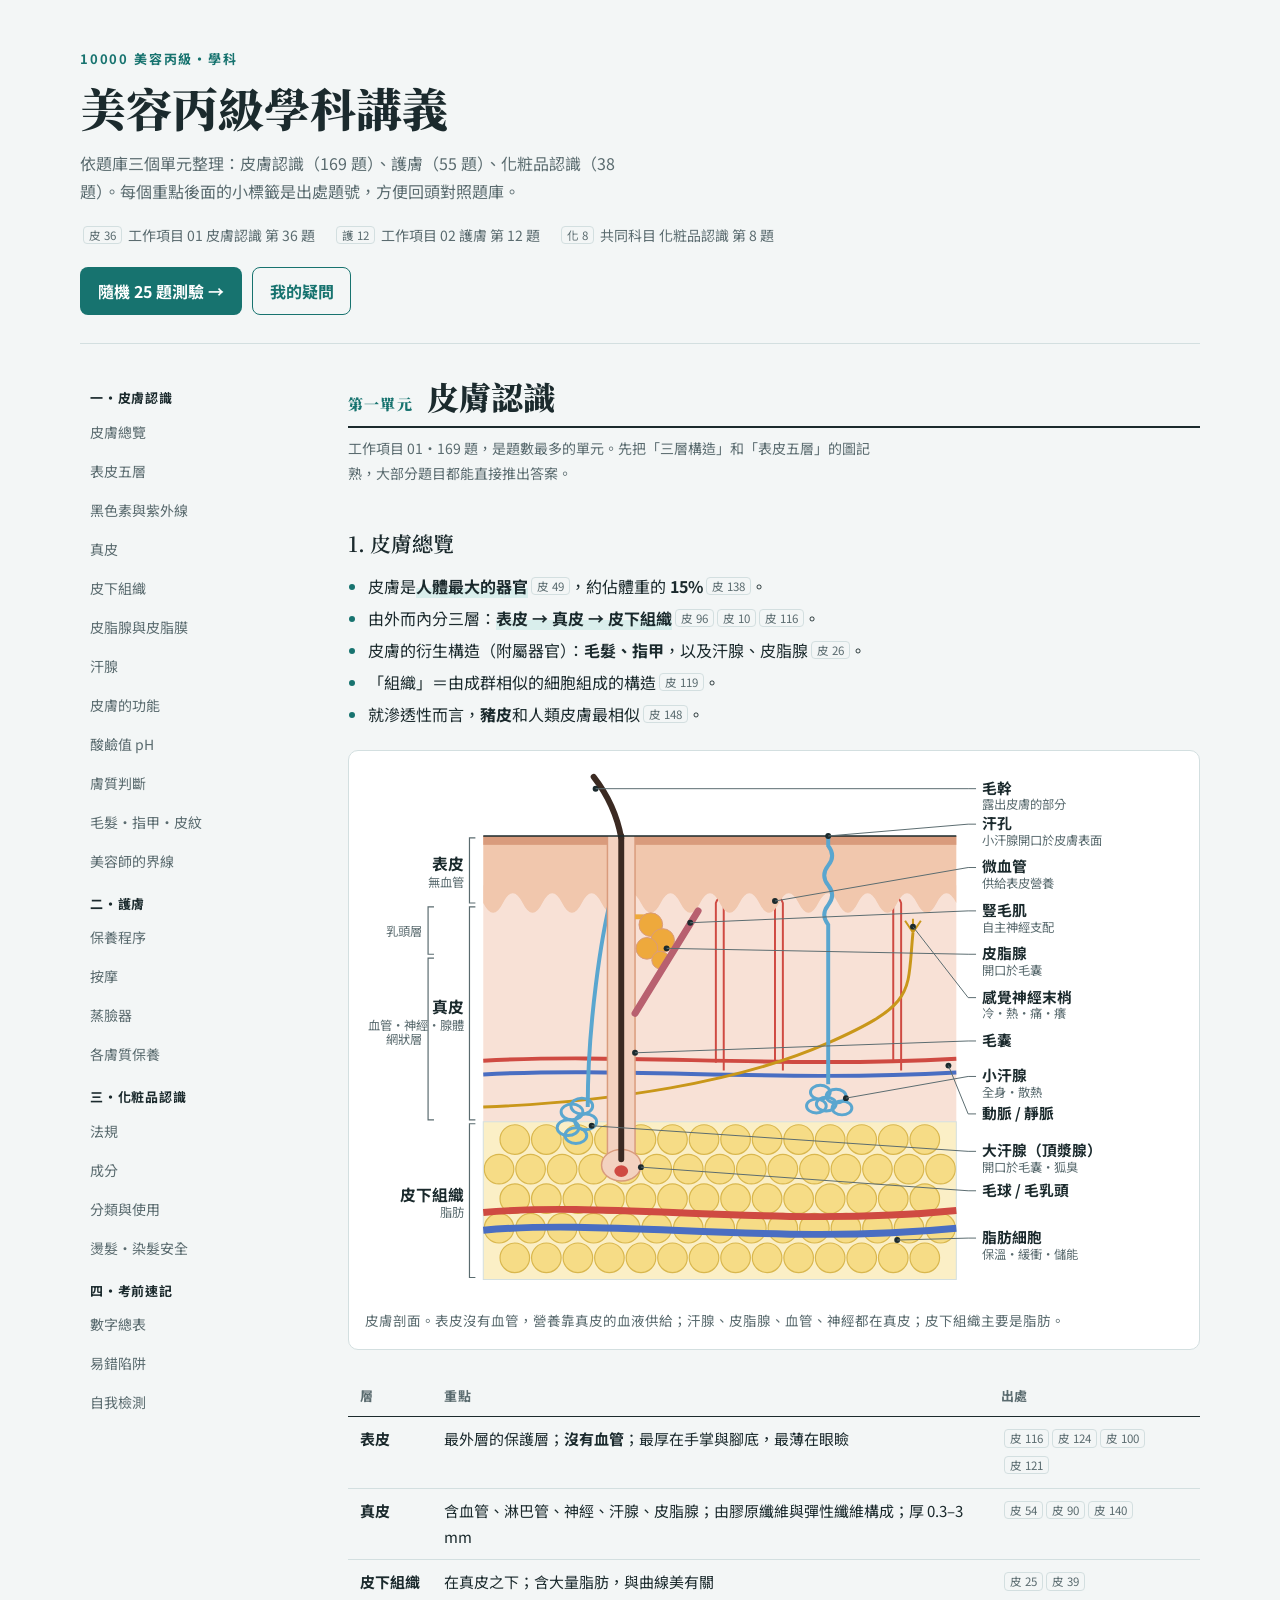
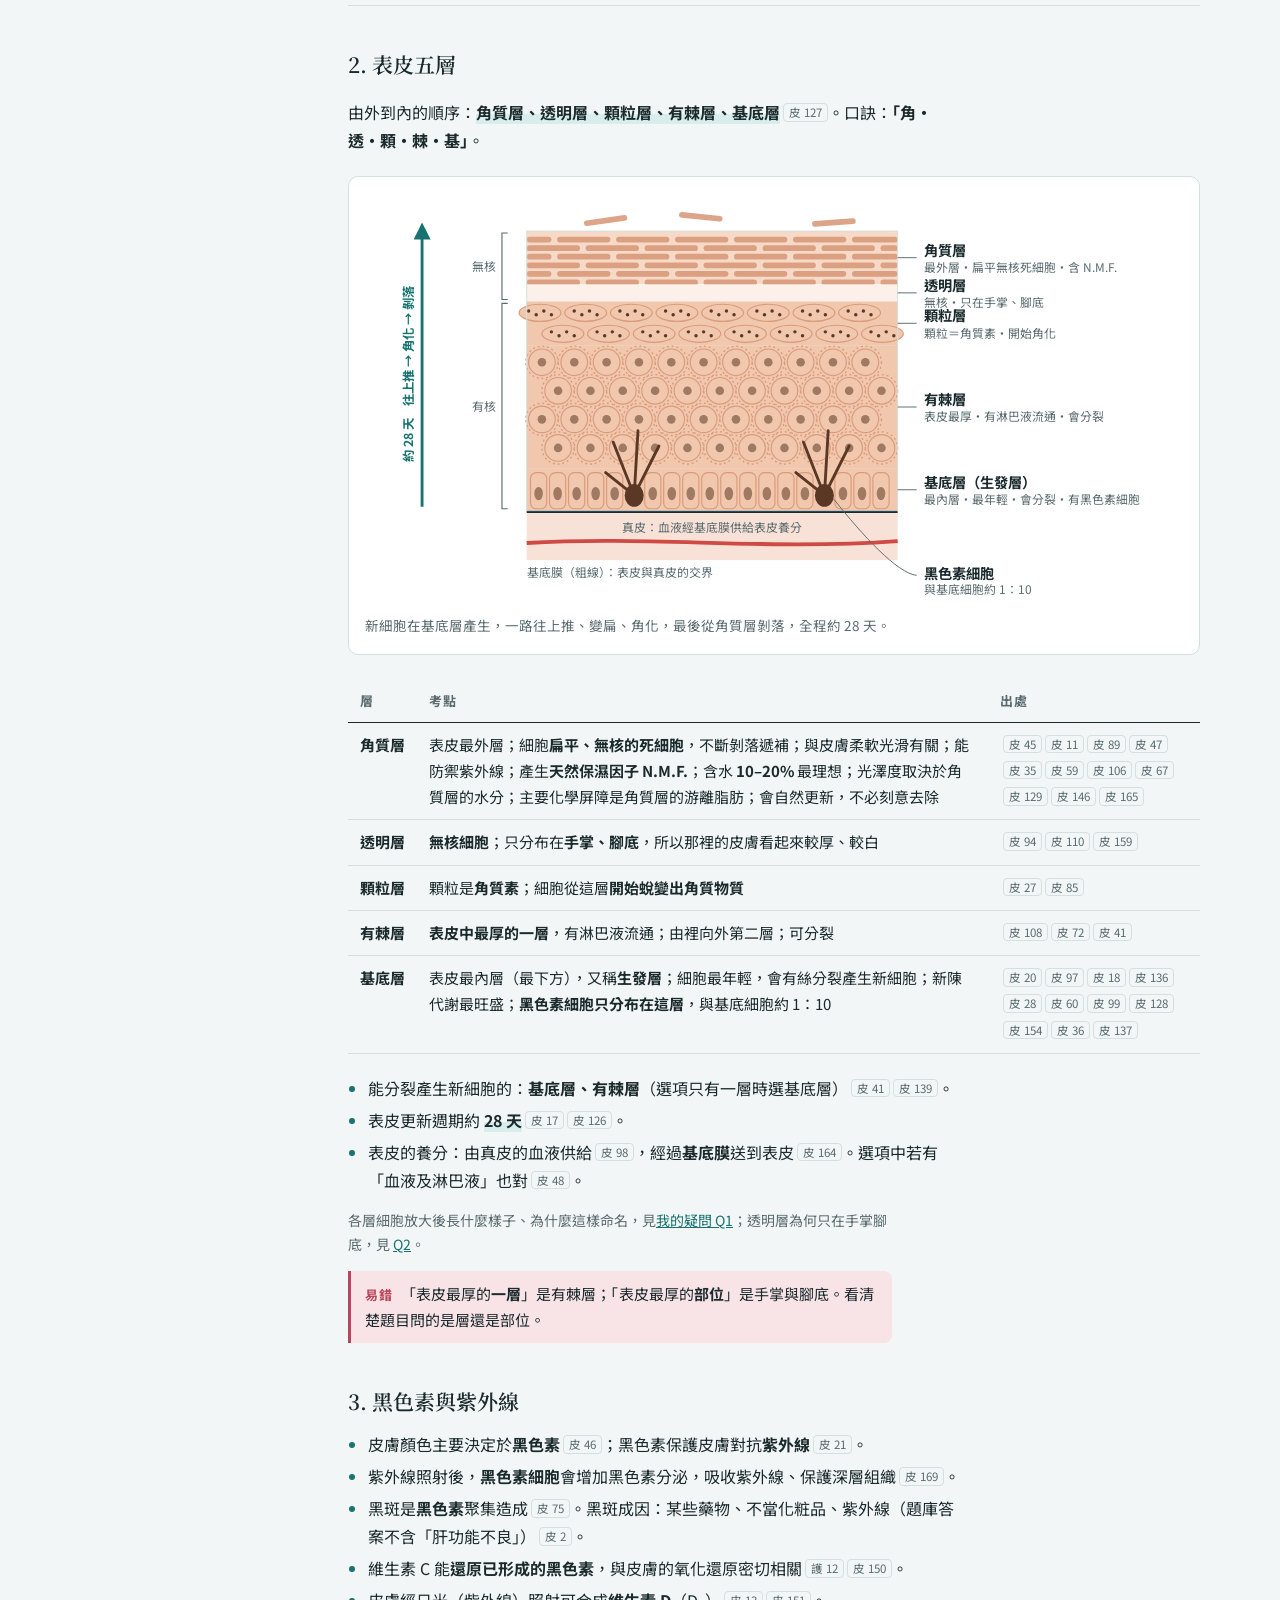
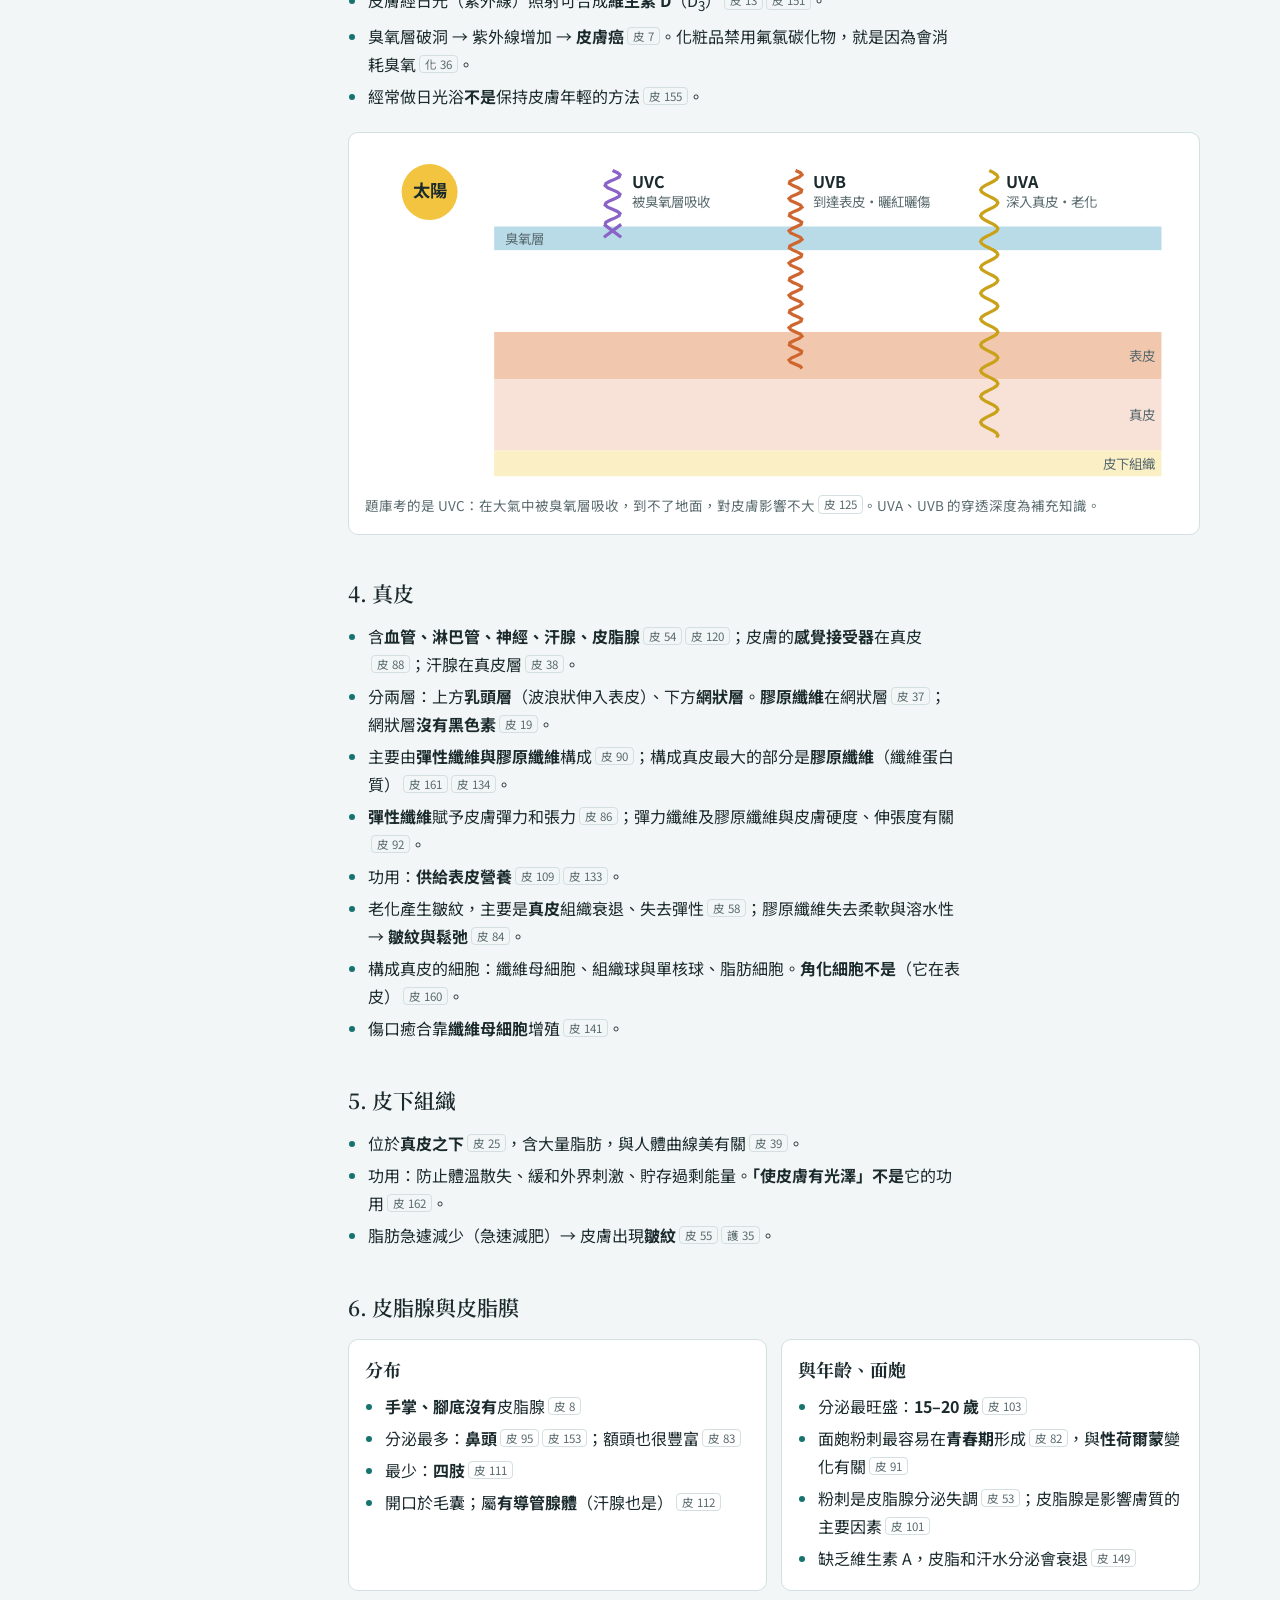
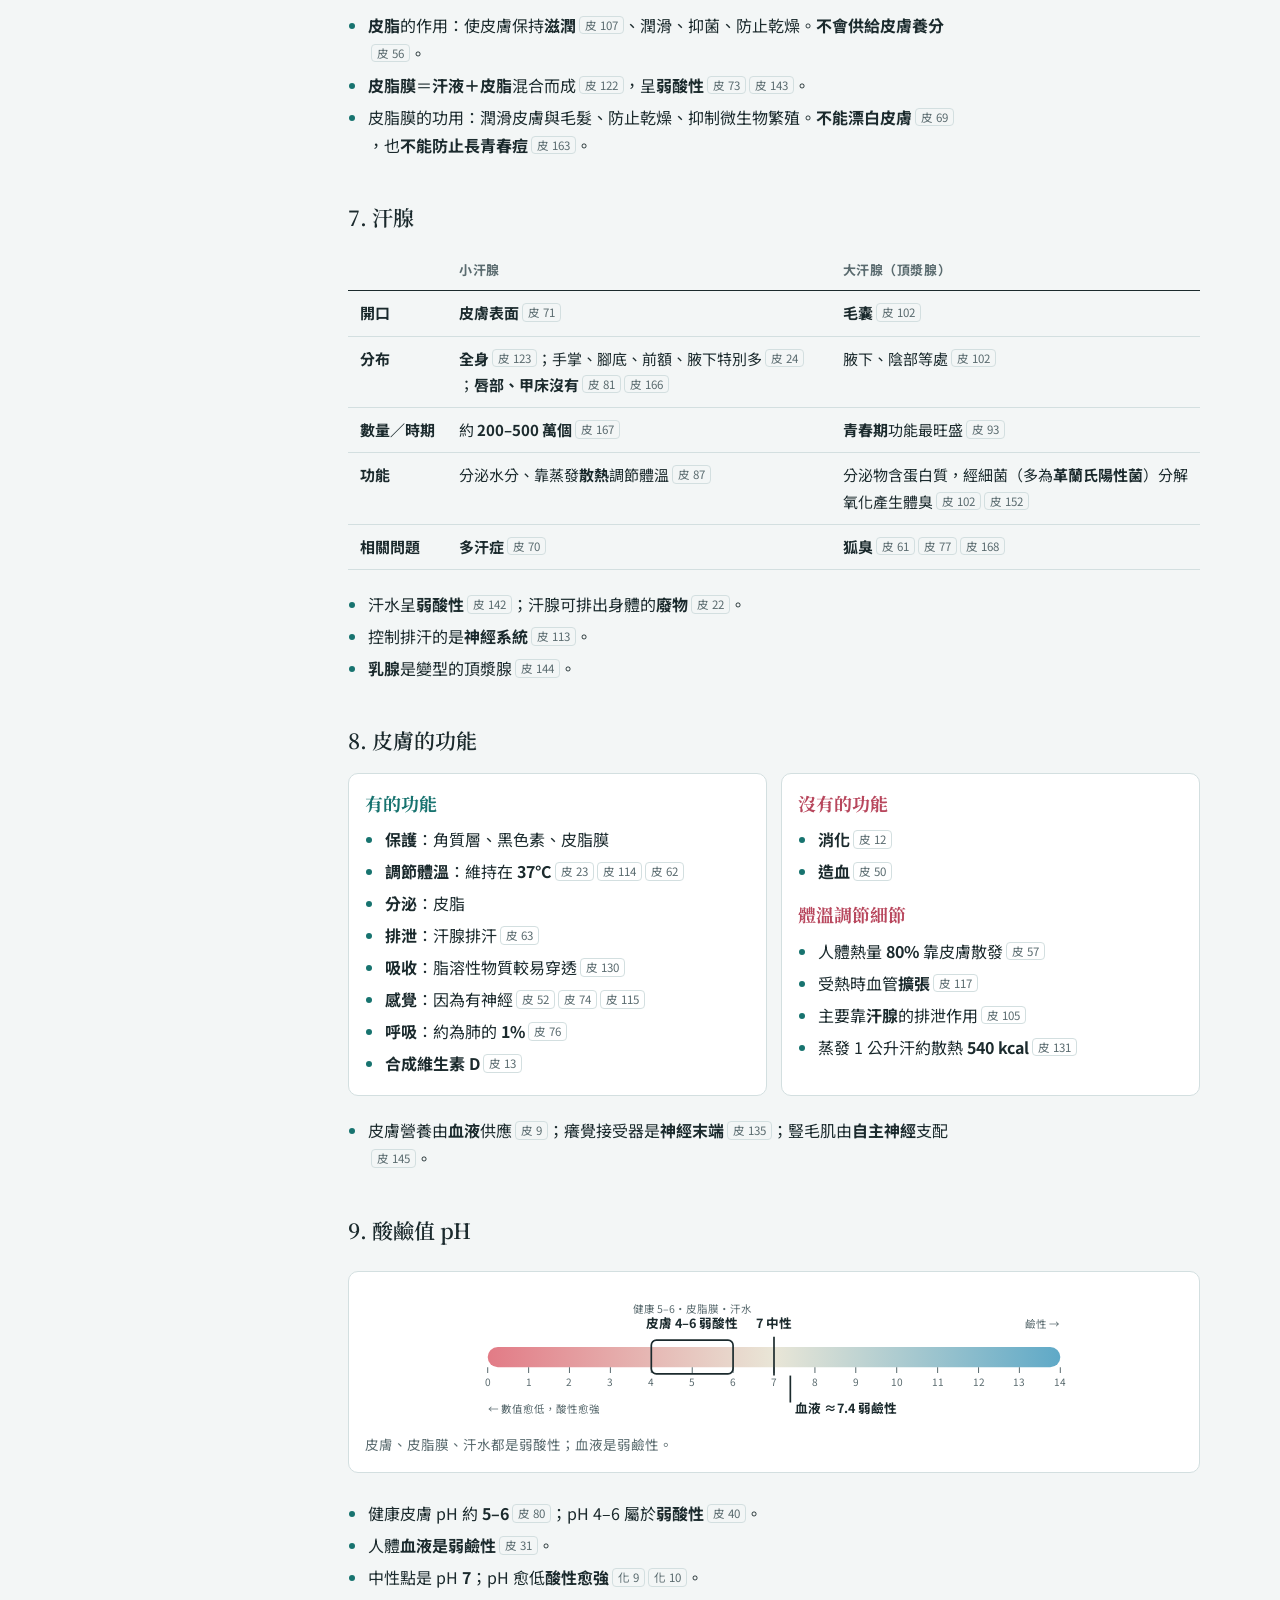
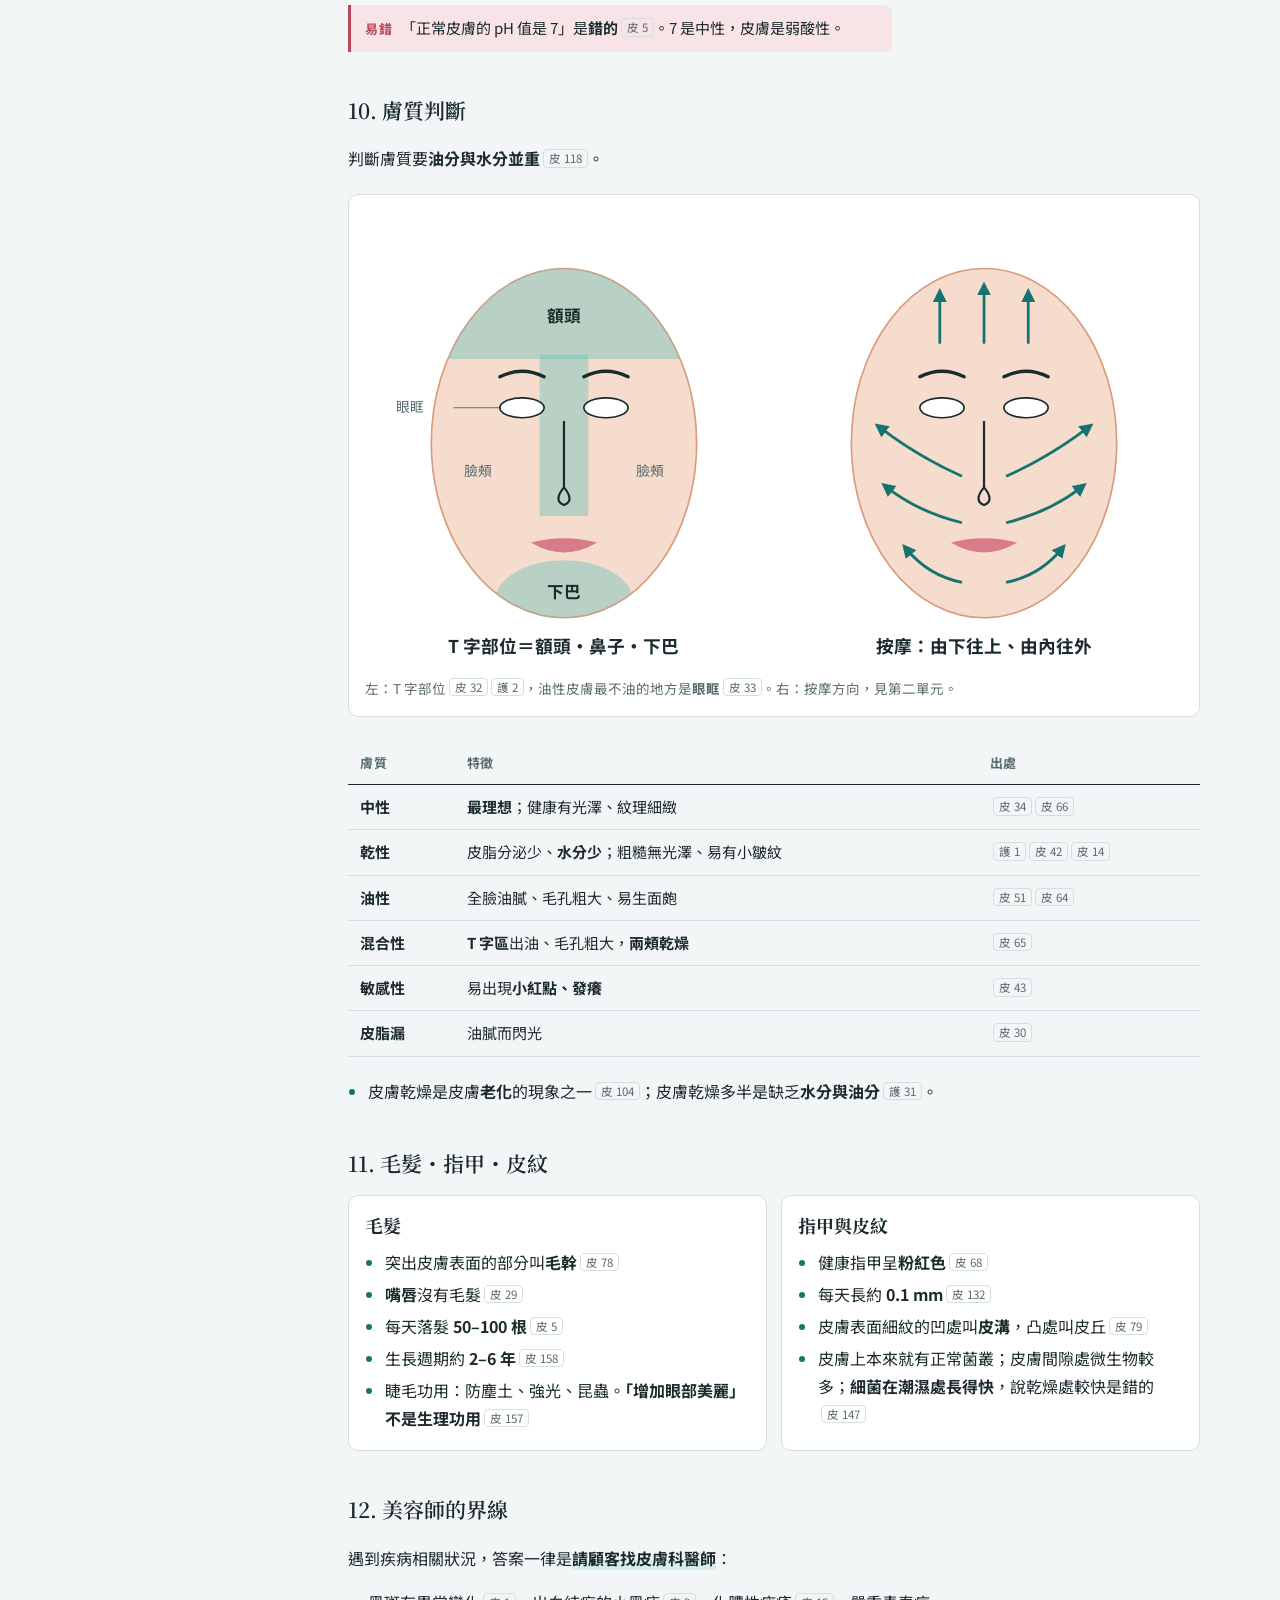
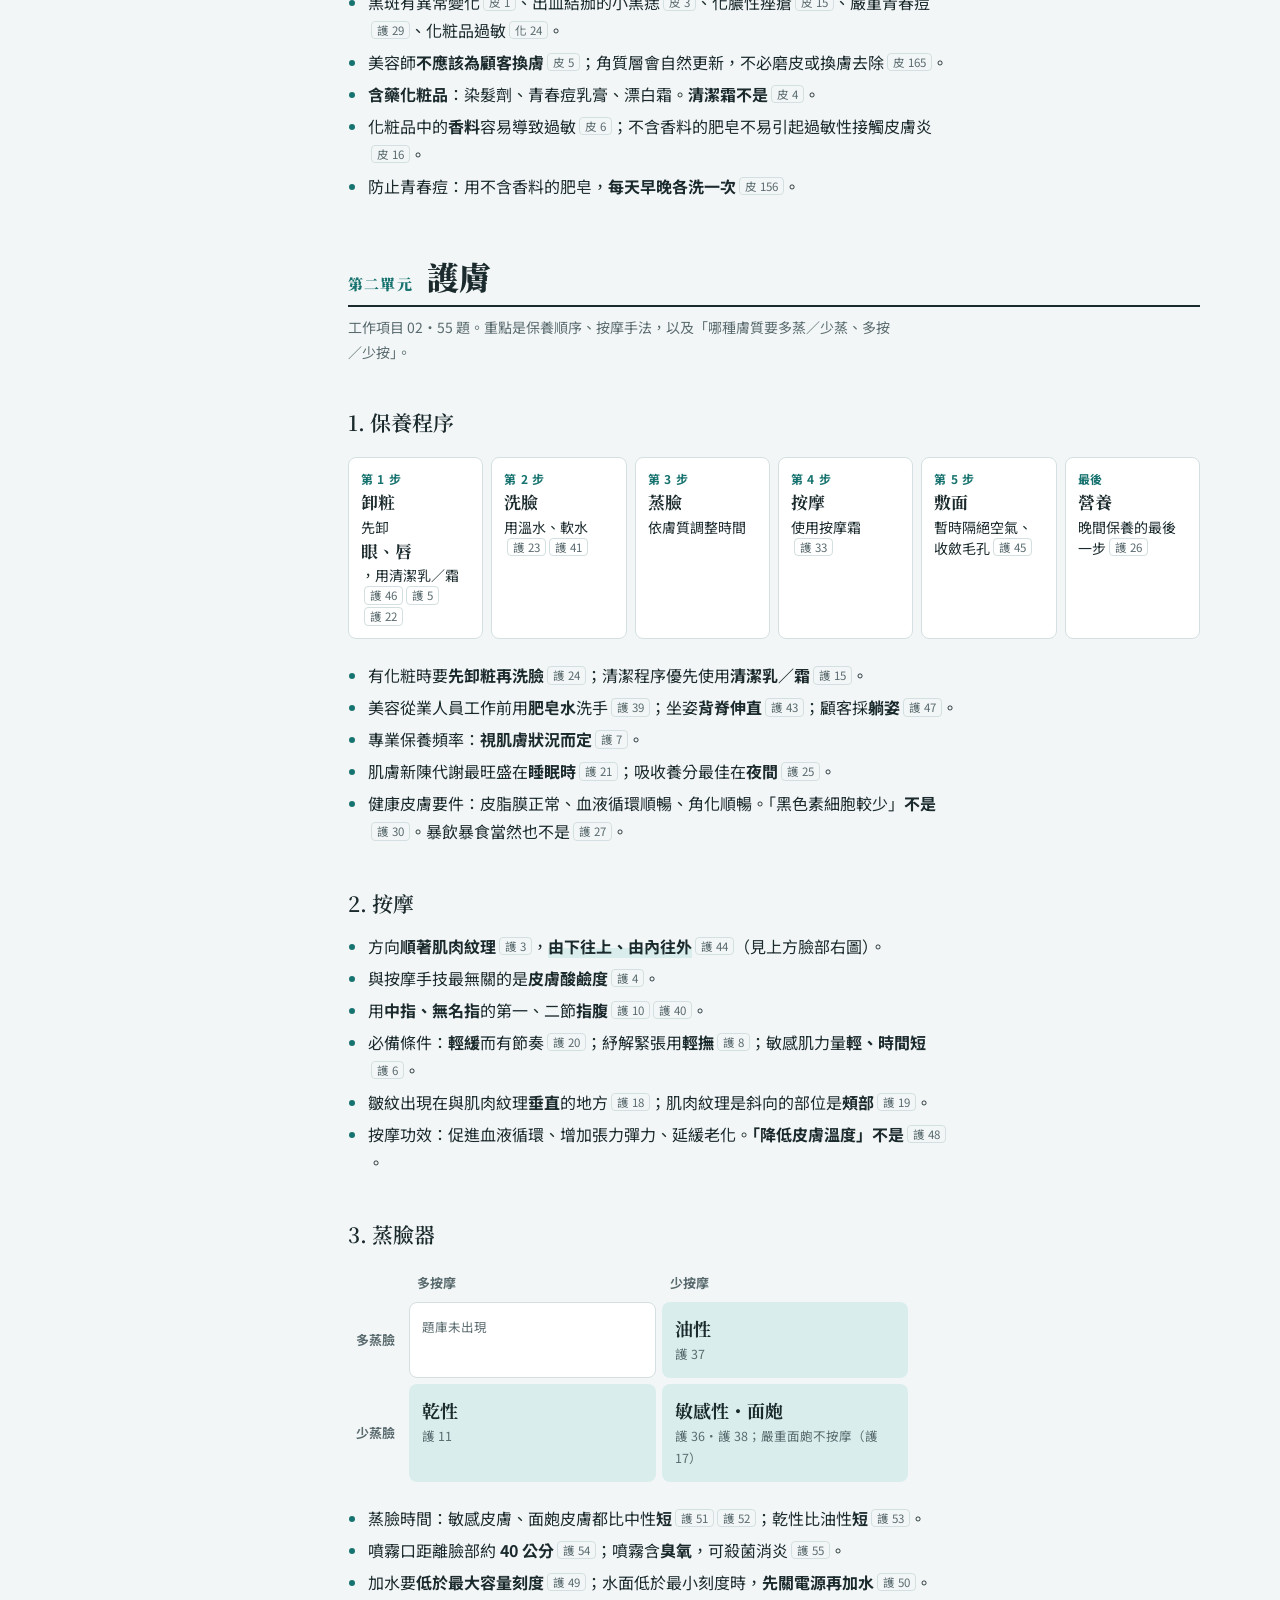
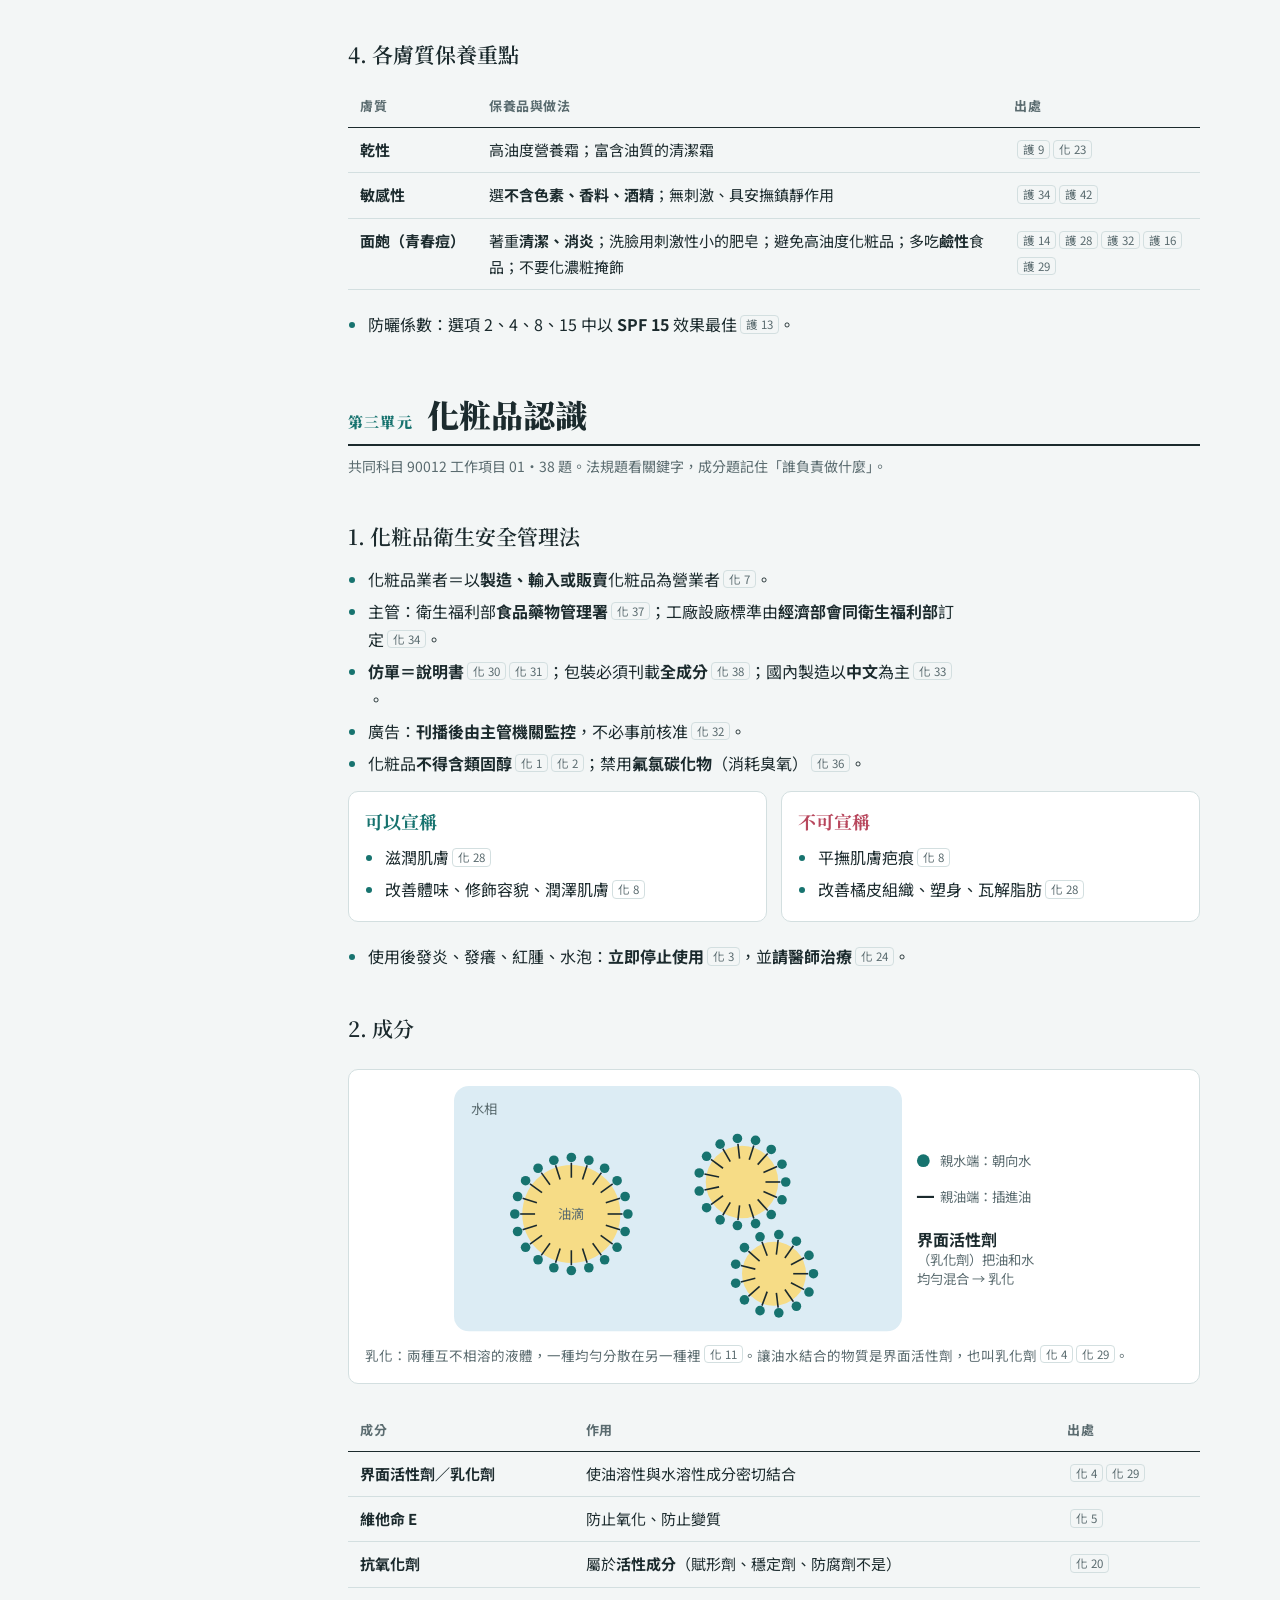
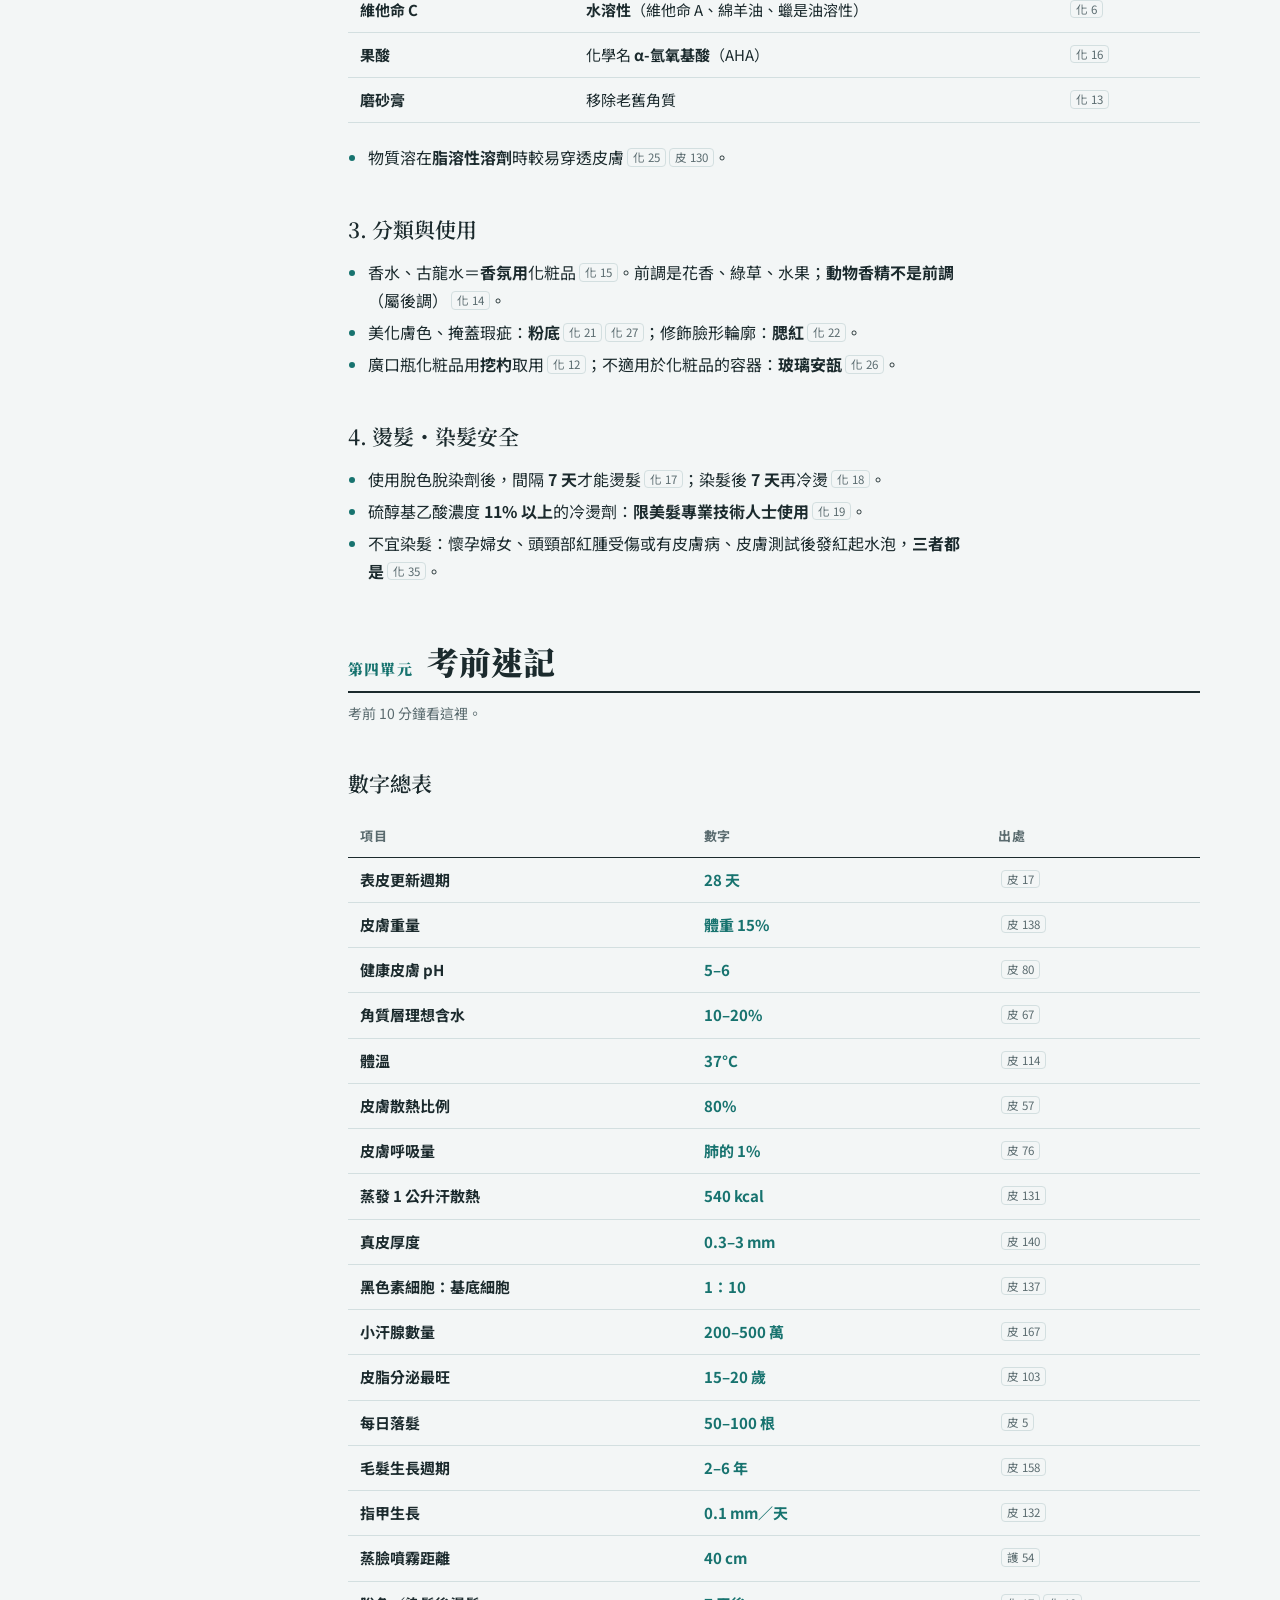
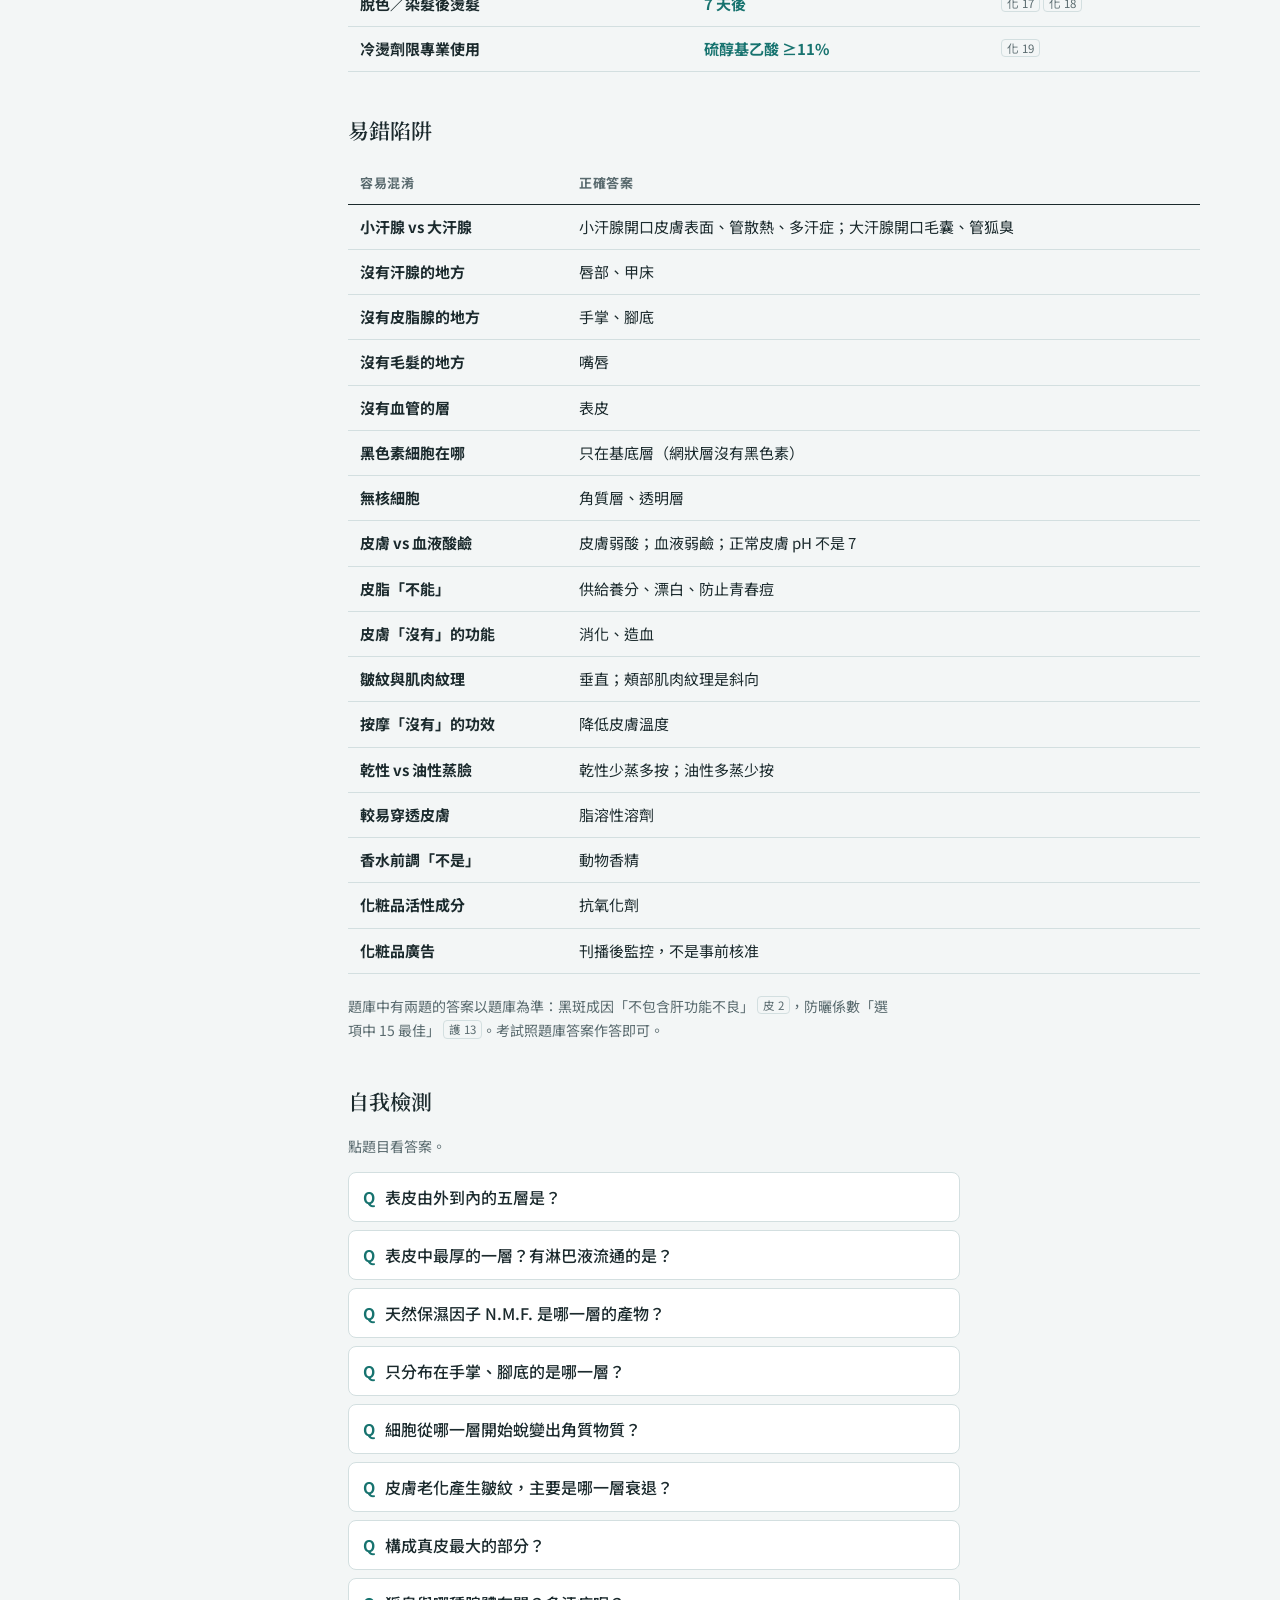
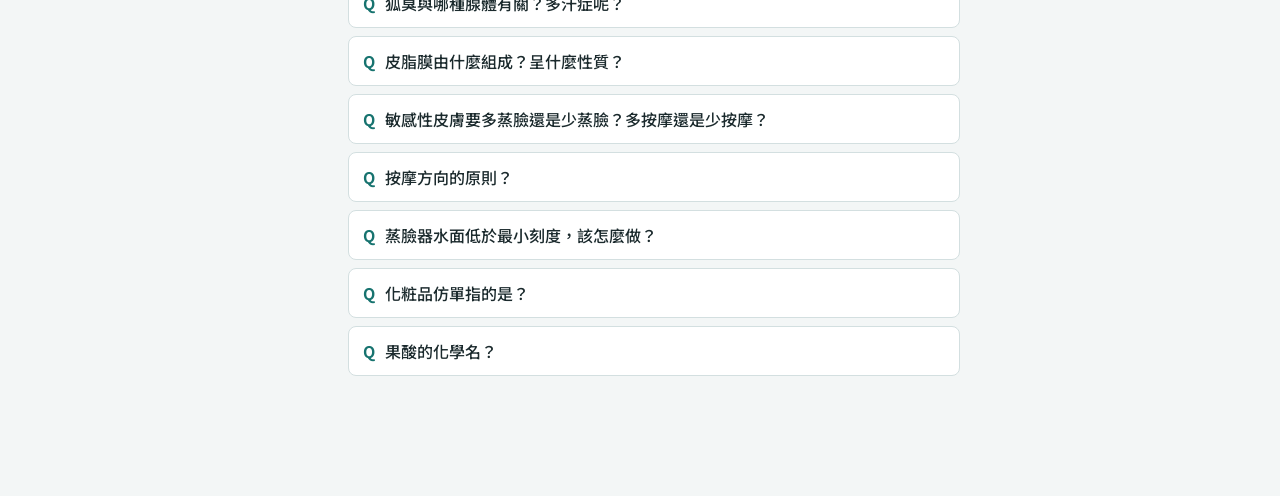
==== commit 18713798: "Add notes page with epidermal cell close-ups Answers why the spinous, granular and lucid layers are " ====
--- a/index.html
+++ b/index.html
@@ -151,6 +151,9 @@
 body{margin:0}
 .cta{display:inline-block;margin-top:20px;padding:10px 18px;border-radius:8px;background:var(--accent);color:var(--paper);font-weight:700;text-decoration:none}
 .cta:hover{filter:brightness(1.08)}
+.ctas{display:flex;flex-wrap:wrap;gap:10px;margin-top:20px}
+.ctas .cta{margin-top:0}
+.cta.ghost{background:transparent;color:var(--accent);border:1.5px solid var(--accent);padding:8.5px 16.5px}
 .cta:focus-visible{outline:2px solid var(--fg);outline-offset:2px}
 </style>
 
@@ -163,7 +166,7 @@
     <span><span class="q">護 12</span> 工作項目 02 護膚 第 12 題</span>
     <span><span class="q">化 8</span> 共同科目 化粧品認識 第 8 題</span>
   </div>
-  <a class="cta" href="quiz/">隨機 25 題測驗 →</a>
+  <div class="ctas"><a class="cta" href="quiz/">隨機 25 題測驗 →</a><a class="cta ghost" href="notes/">我的疑問</a></div>
 </header>
 
 </head>
@@ -249,6 +252,7 @@
     <li>表皮更新週期約 <span class="hl">28 天</span><span class="q">皮 17</span><span class="q">皮 126</span>。</li>
     <li>表皮的養分：由真皮的血液供給<span class="q">皮 98</span>，經過<b>基底膜</b>送到表皮<span class="q">皮 164</span>。選項中若有「血液及淋巴液」也對<span class="q">皮 48</span>。</li>
   </ul>
+  <p class="note">各層細胞放大後長什麼樣子、為什麼這樣命名，見<a href="notes/#layers" style="color:var(--accent)">我的疑問 Q1</a>；透明層為何只在手掌腳底，見 <a href="notes/#lucidum" style="color:var(--accent)">Q2</a>。</p>
   <div class="trap">「表皮最厚的<b>一層</b>」是有棘層；「表皮最厚的<b>部位</b>」是手掌與腳底。看清楚題目問的是層還是部位。</div>
 
   <h3 id="melanin">3. 黑色素與紫外線</h3>
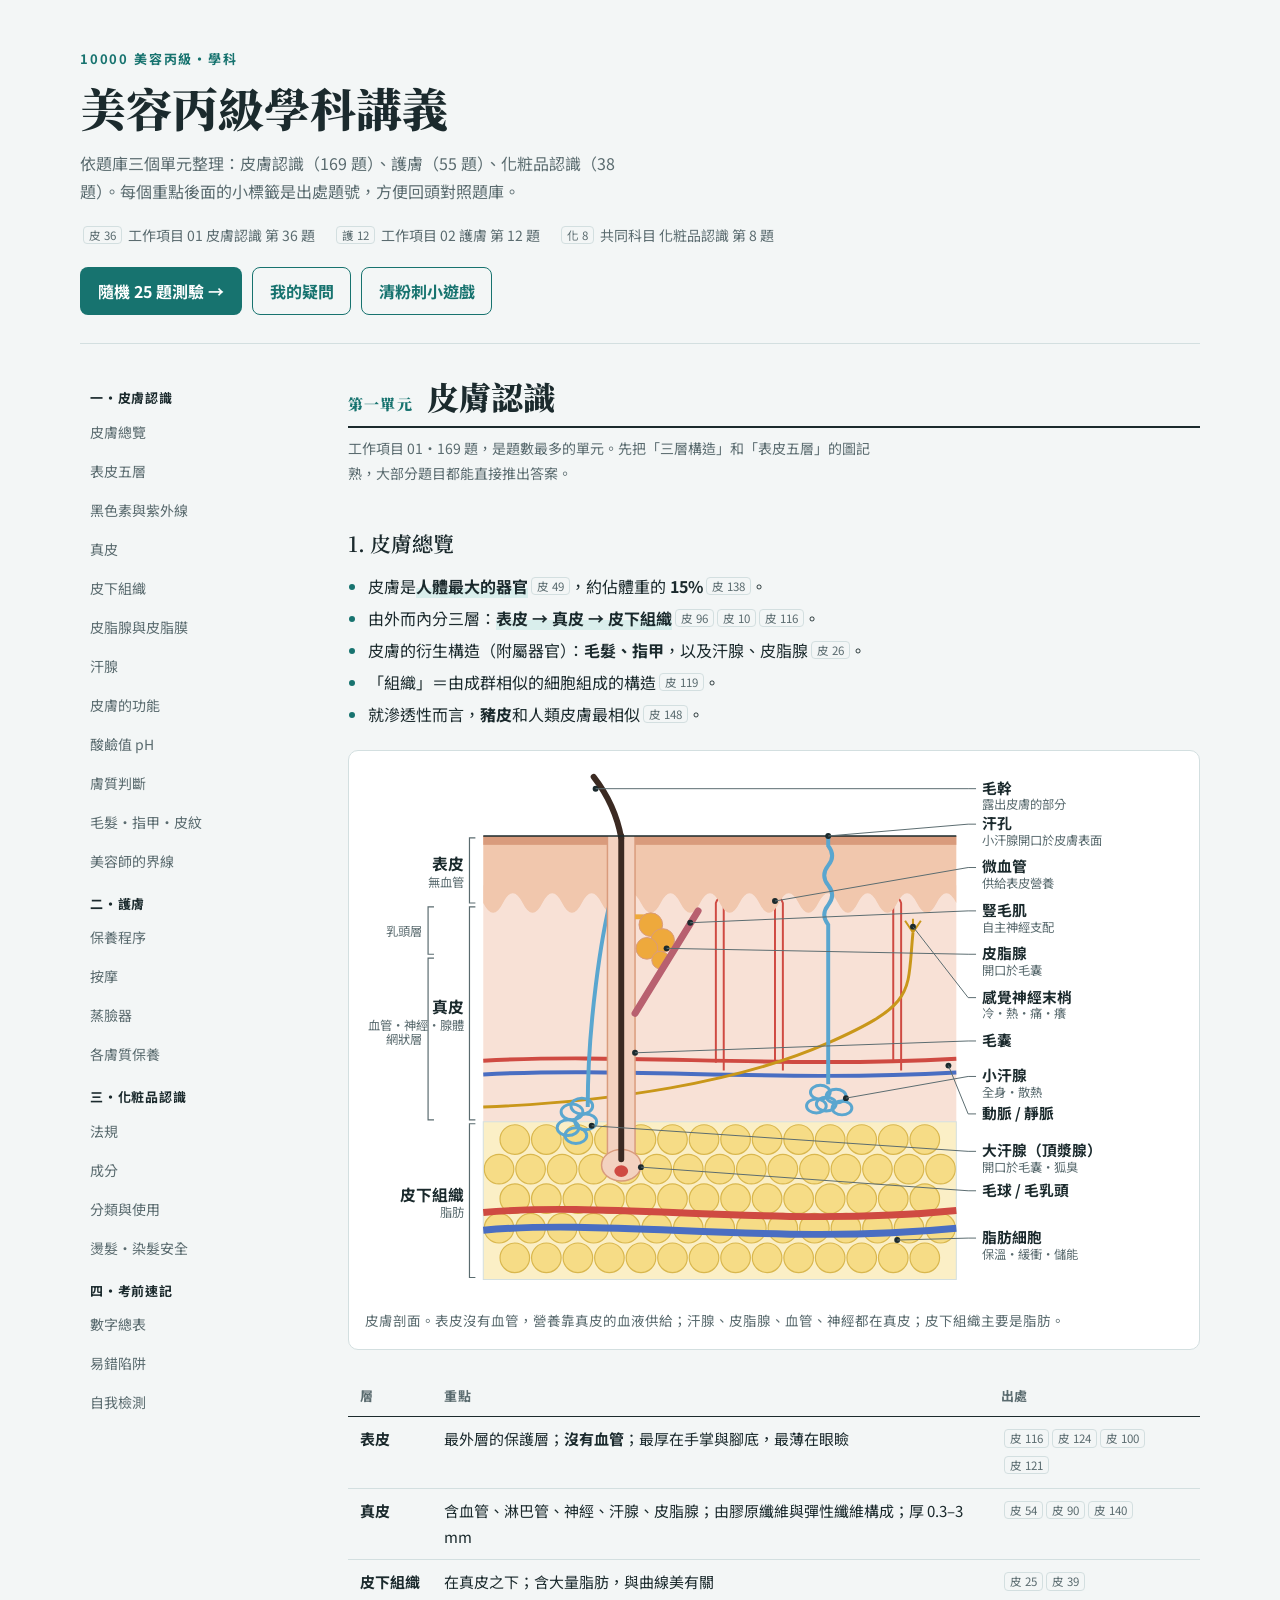
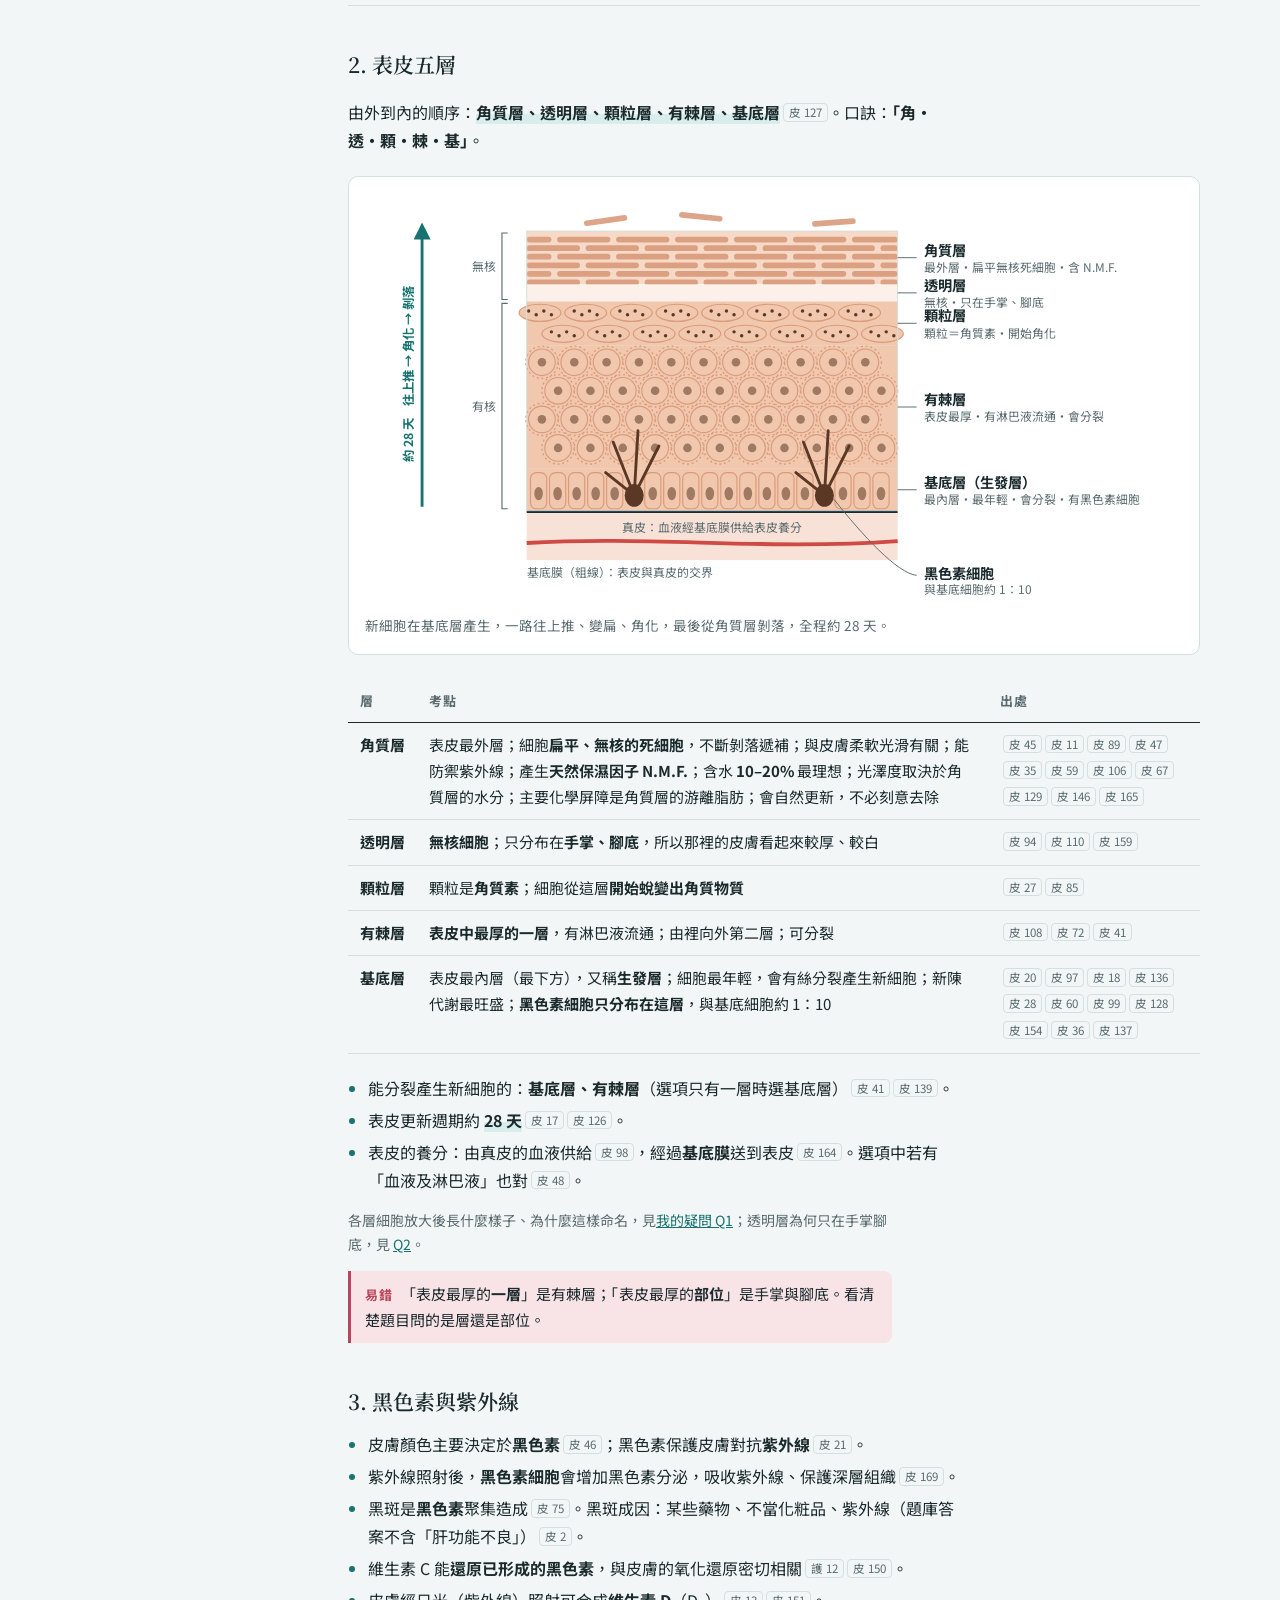
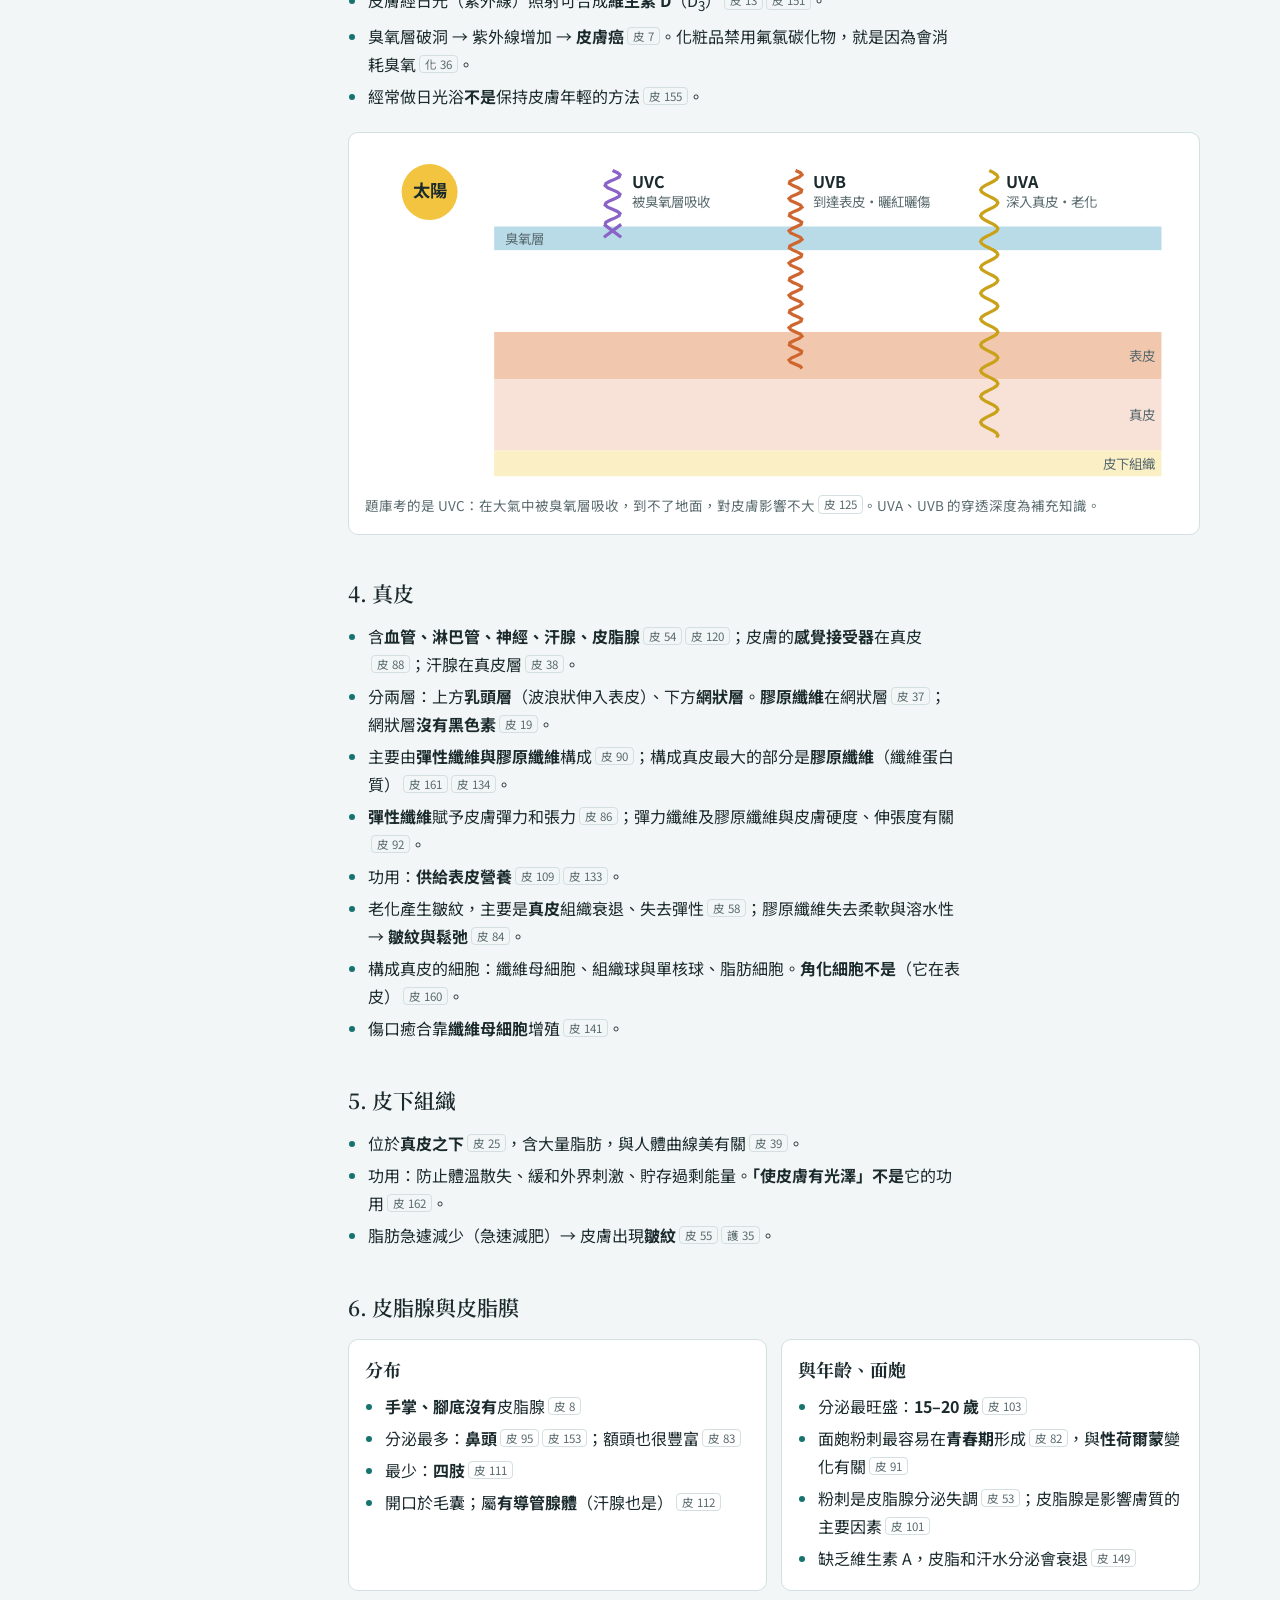
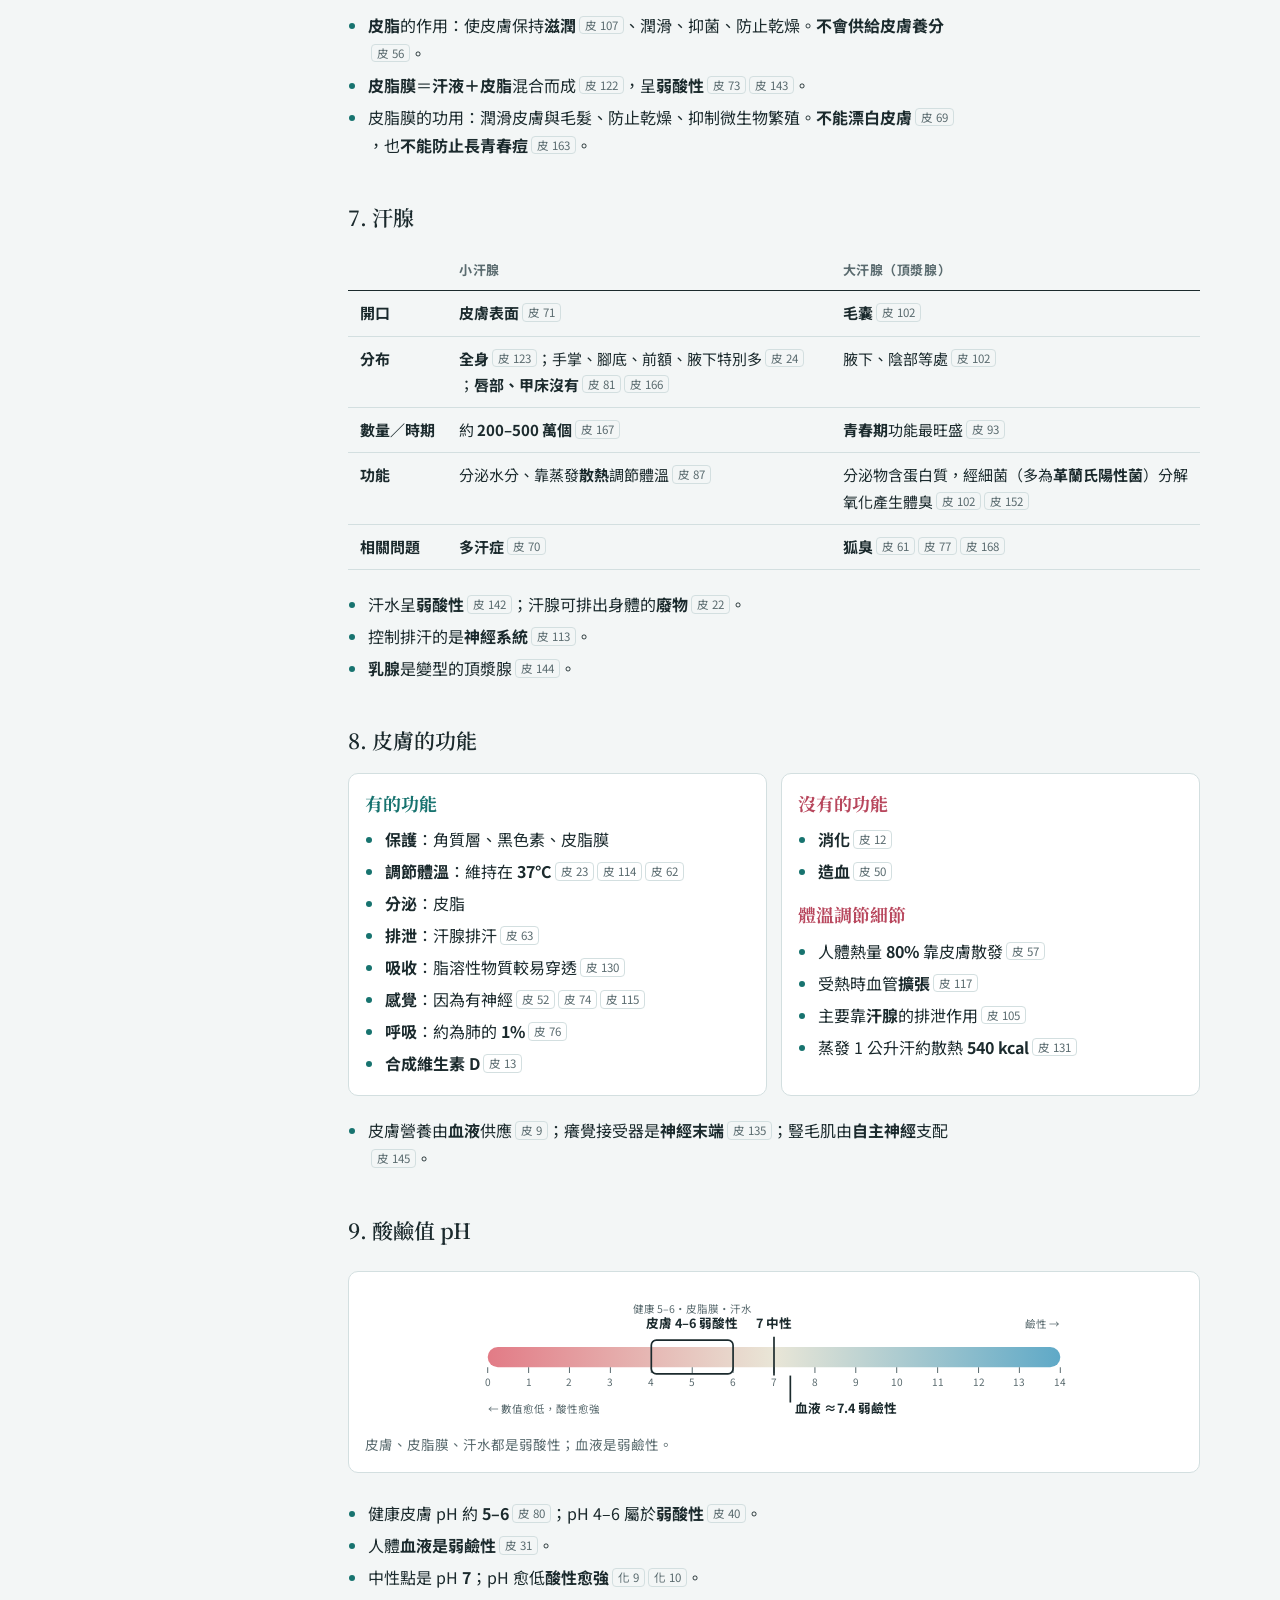
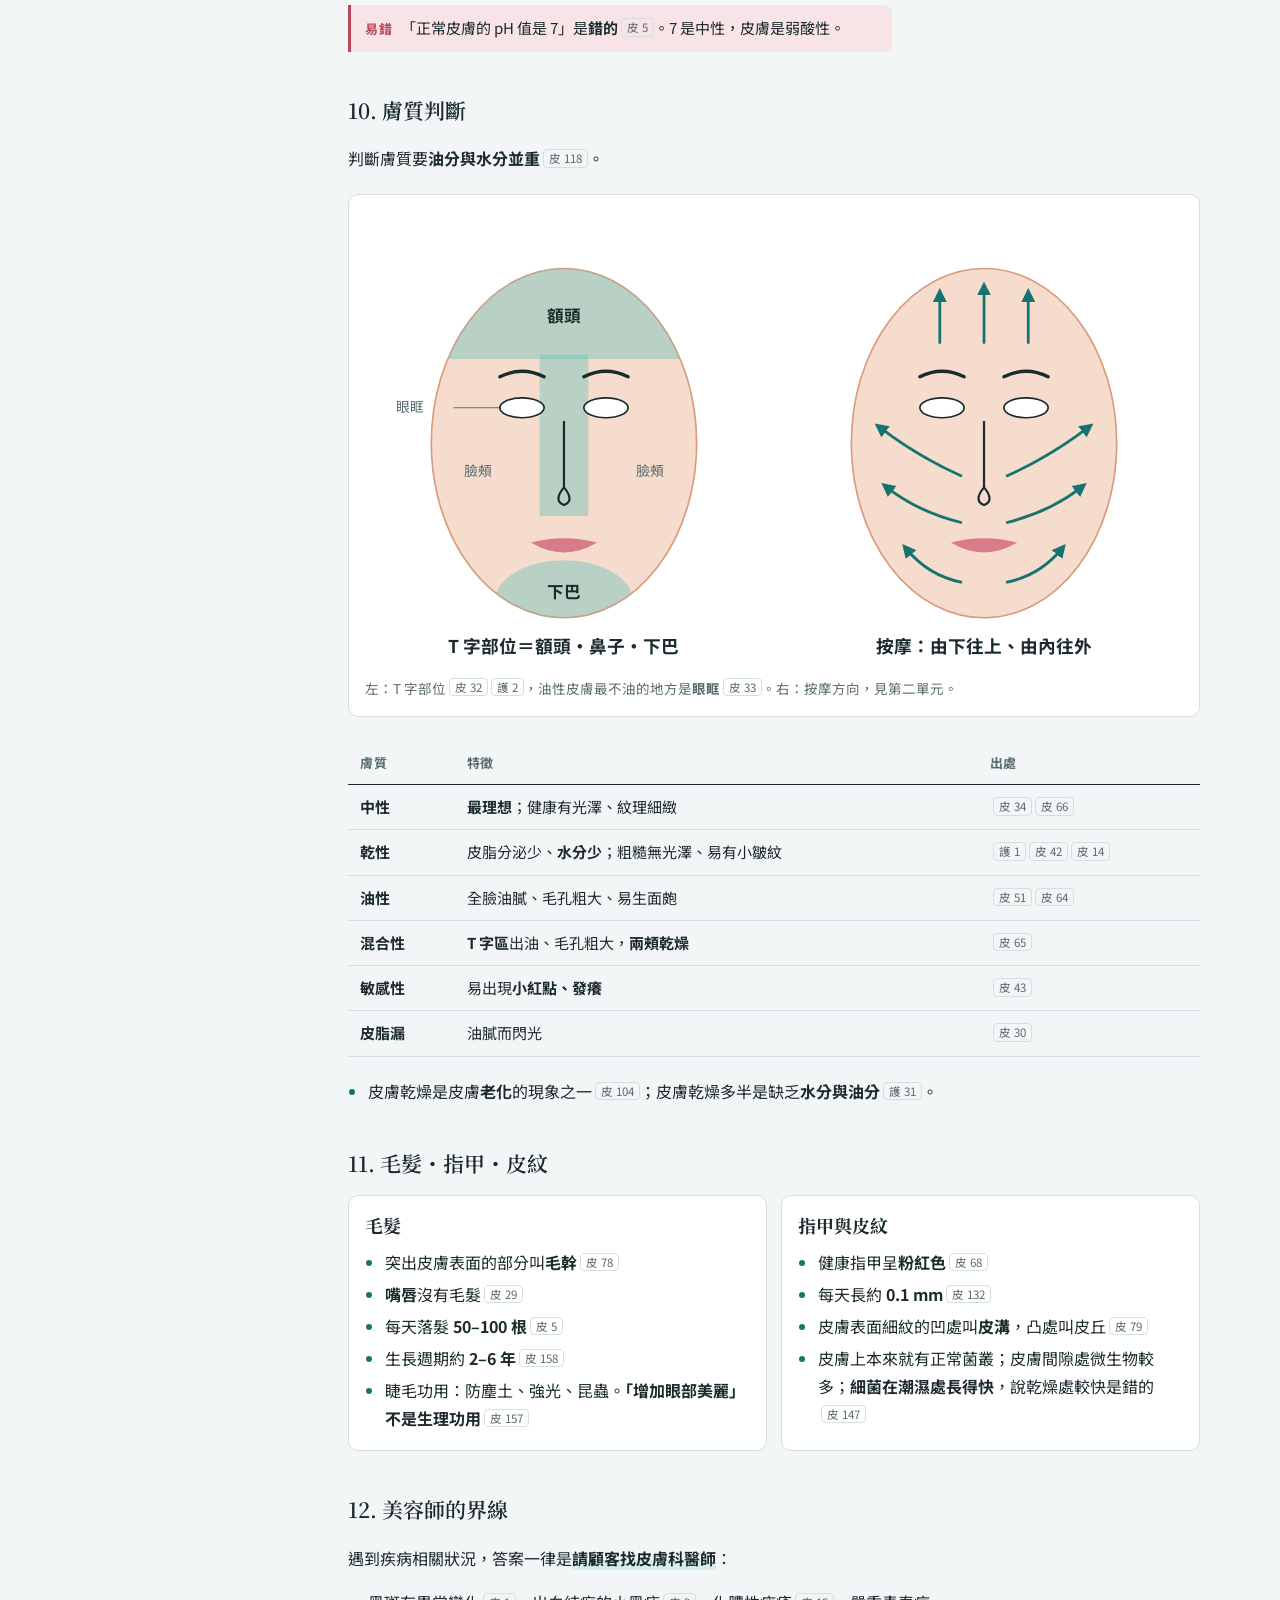
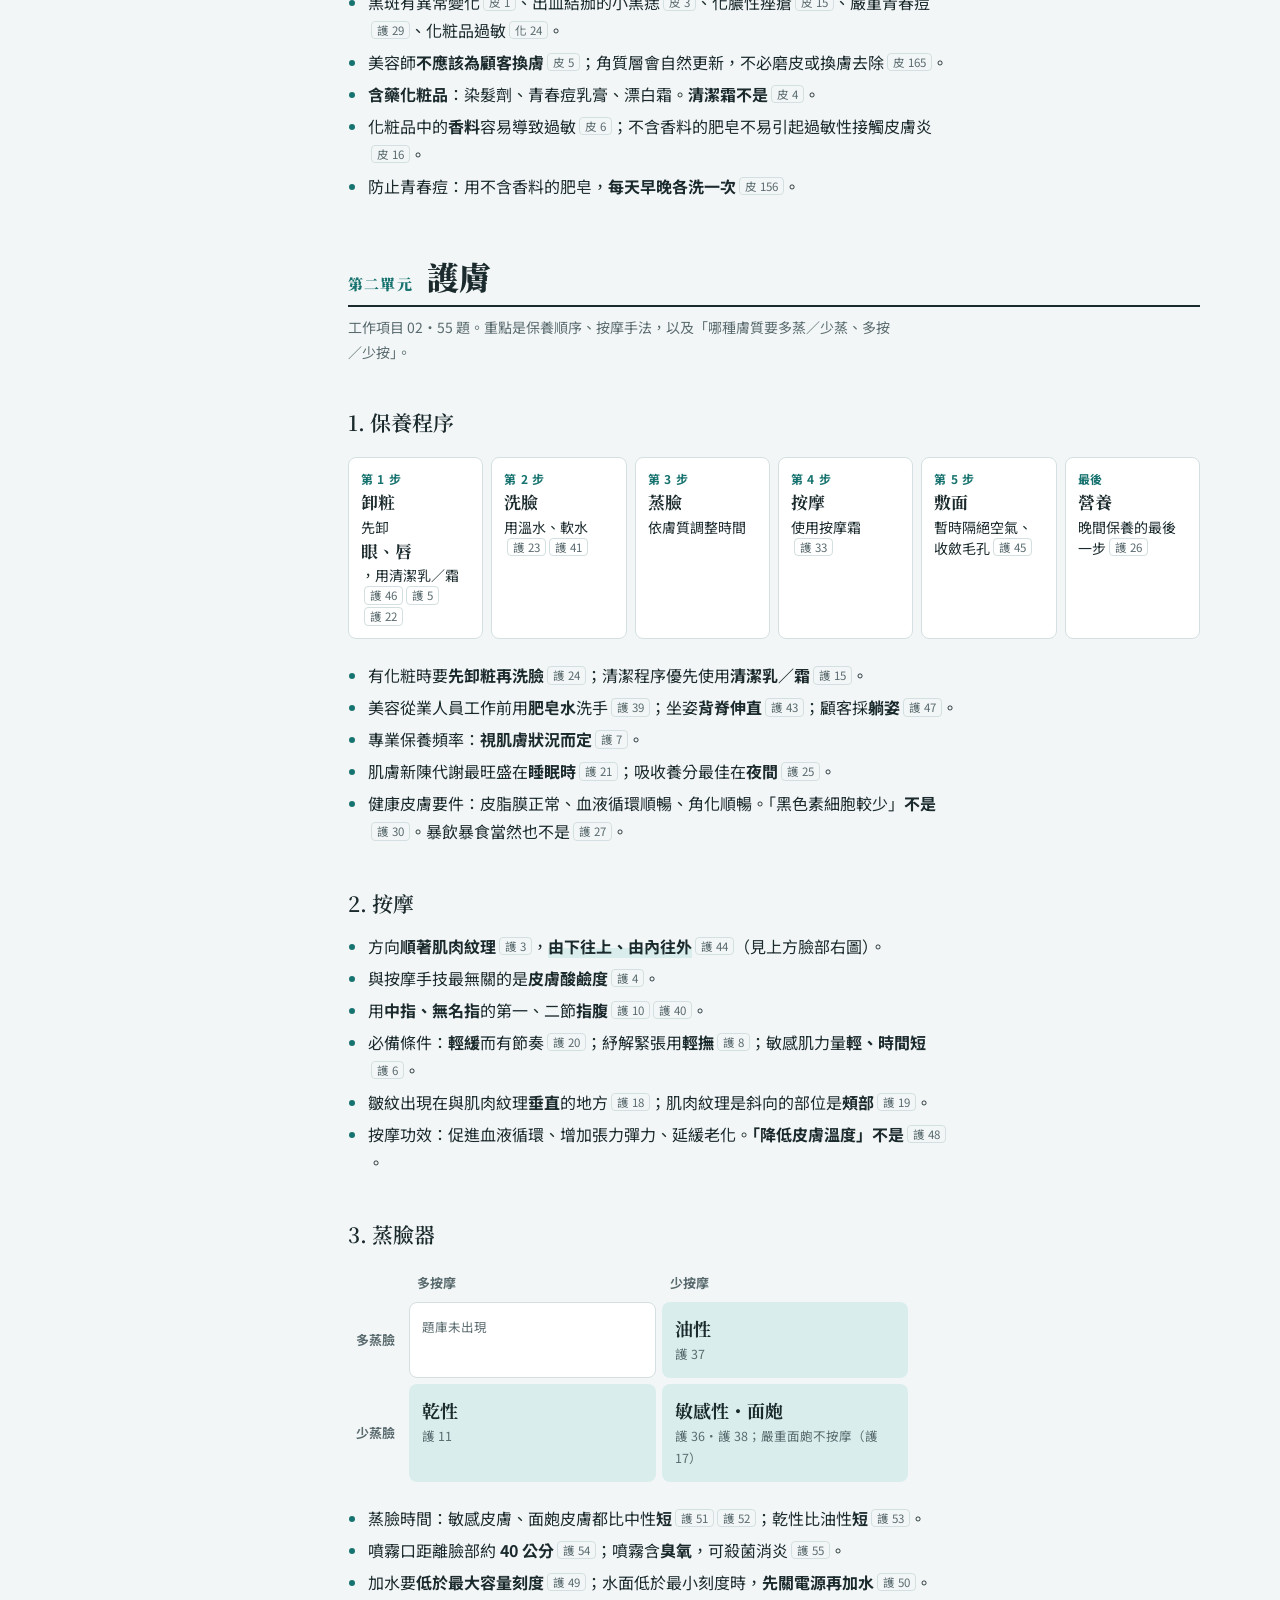
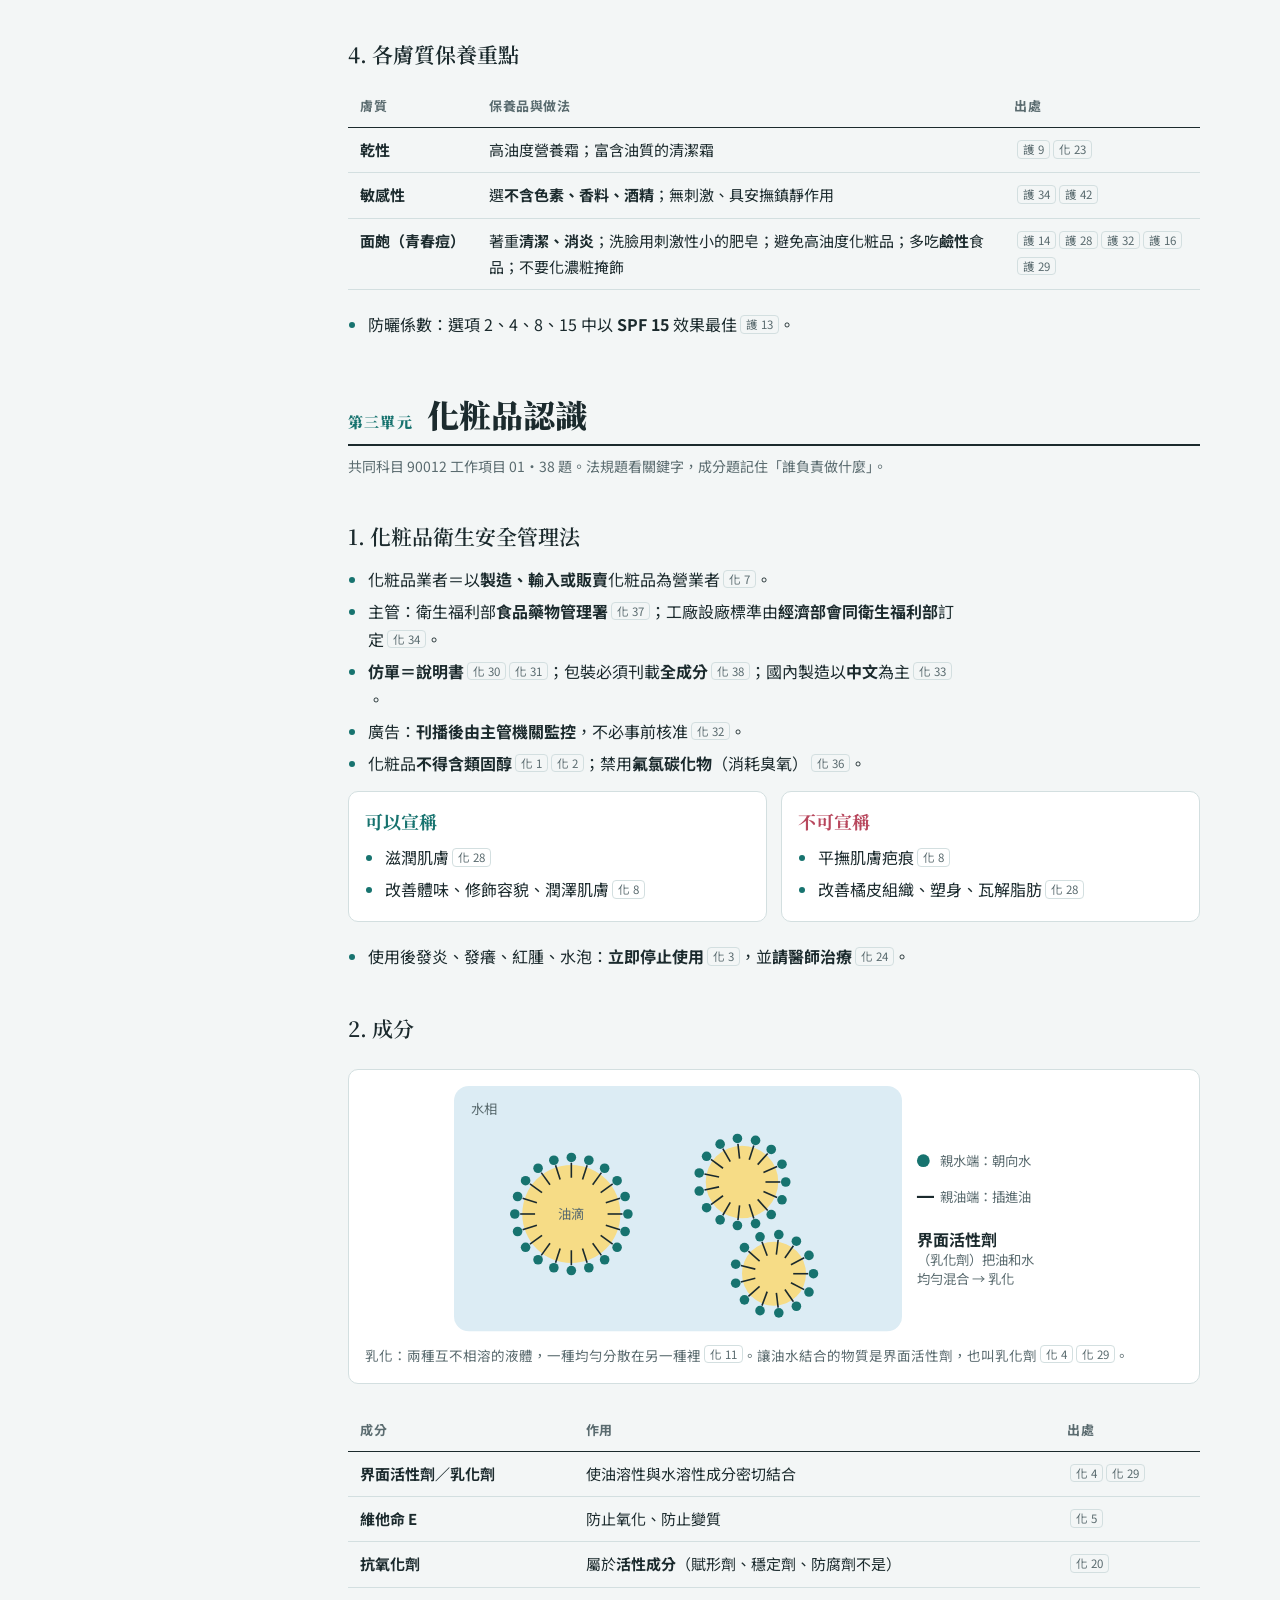
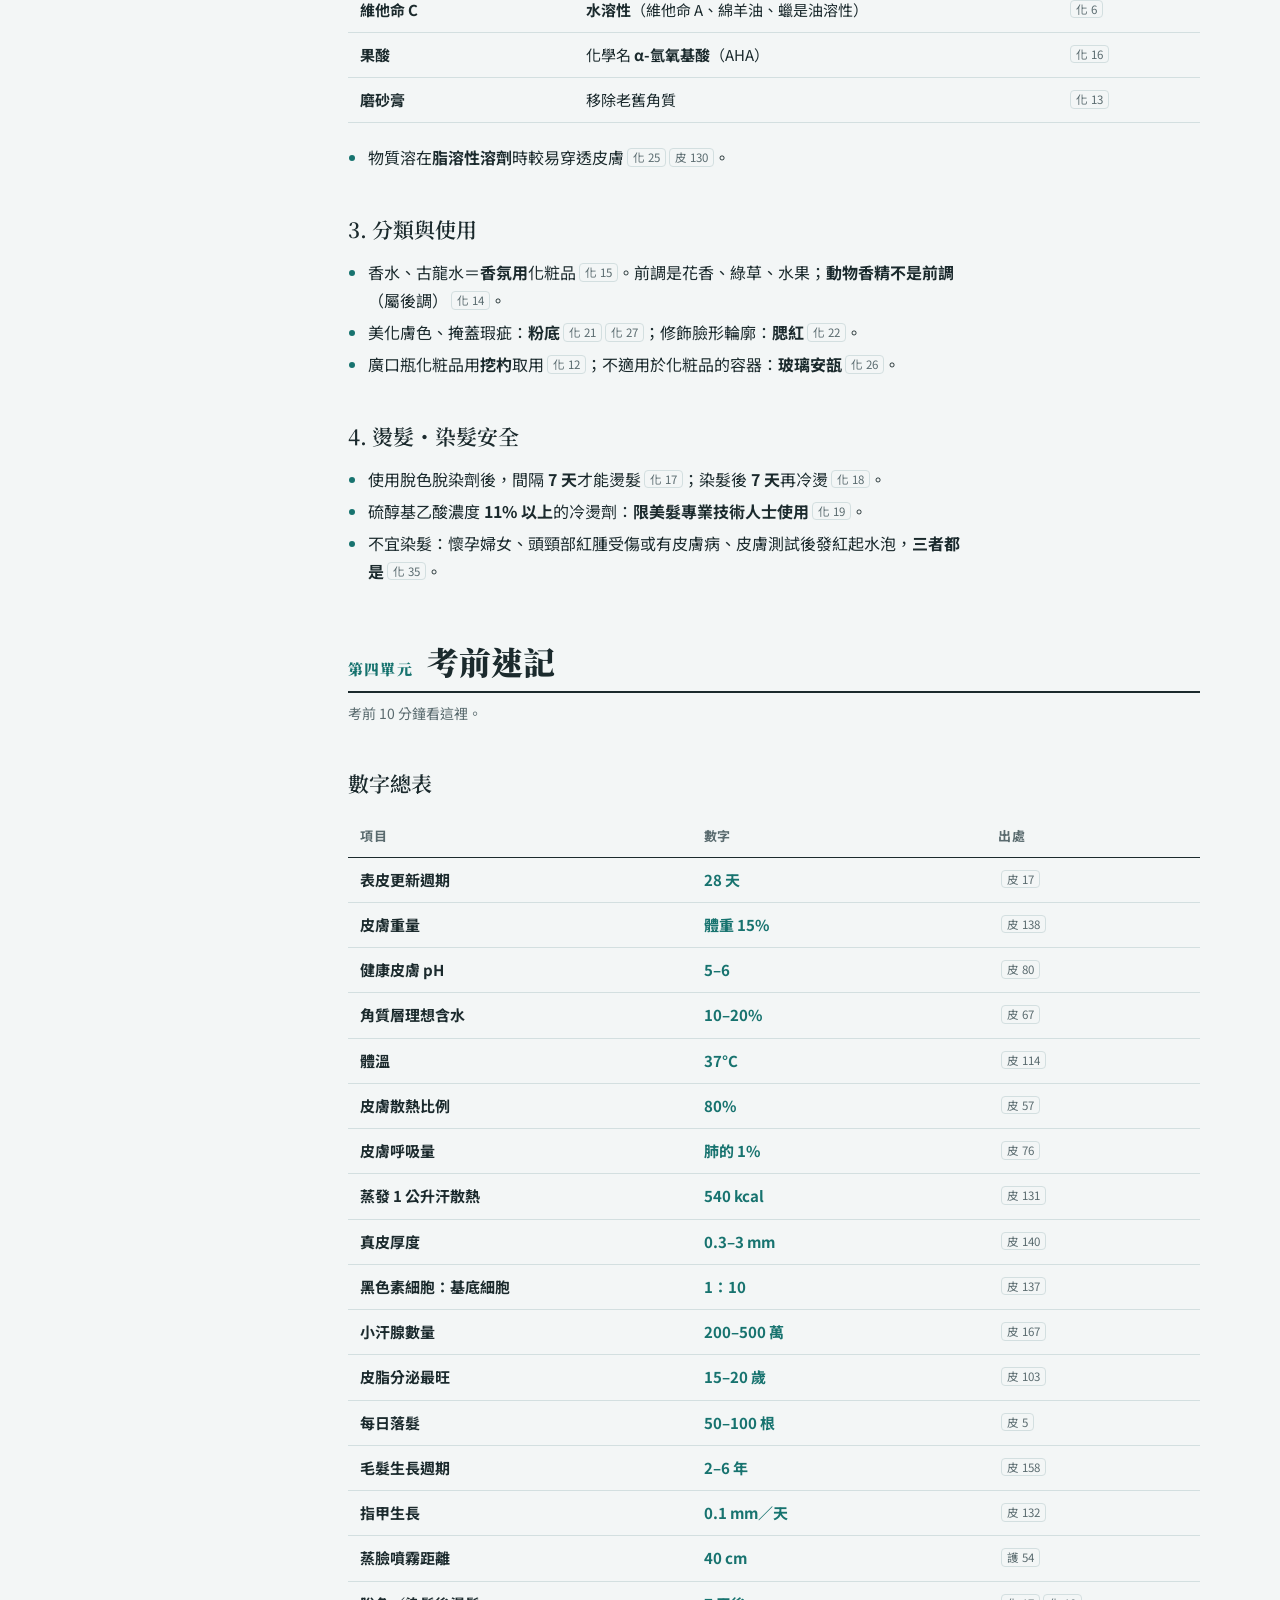
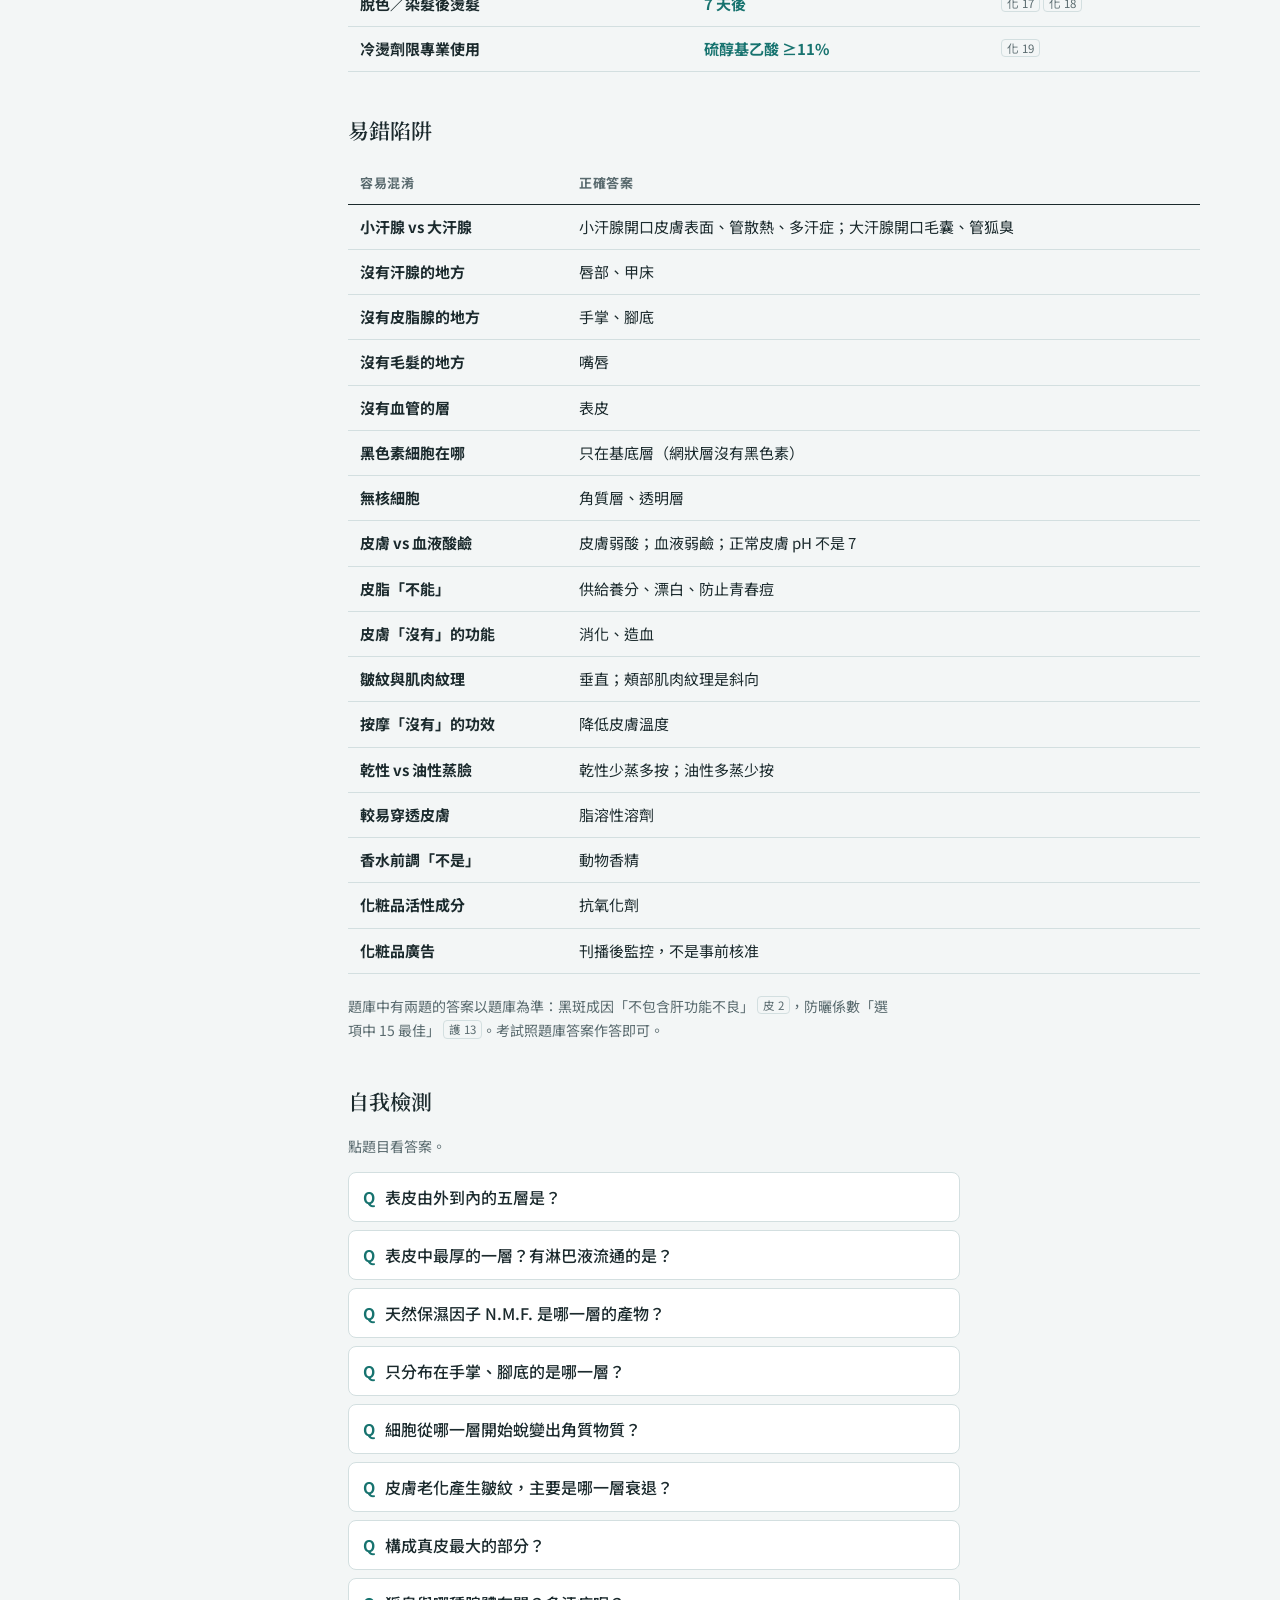
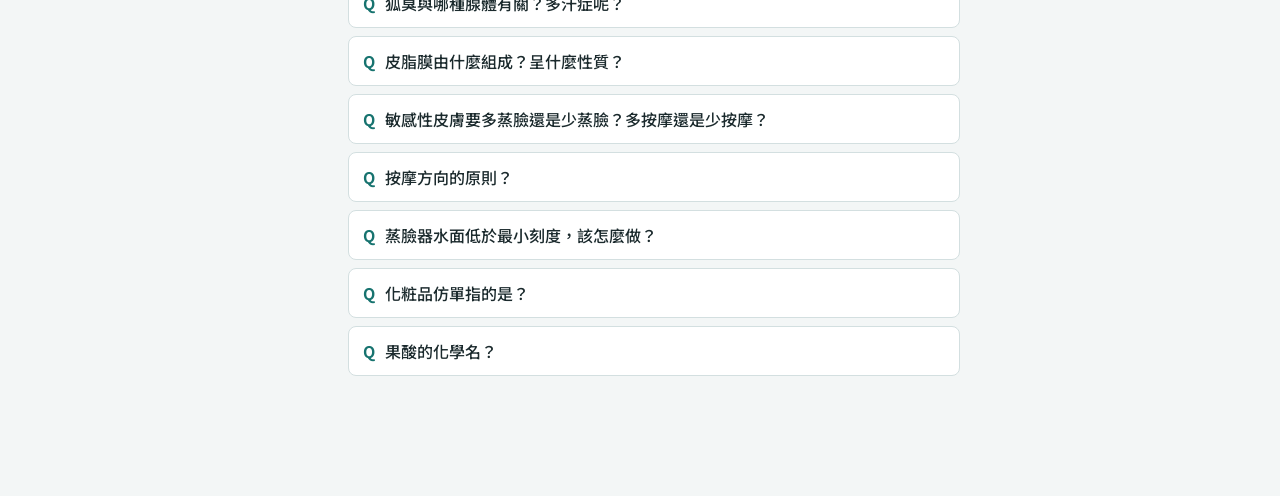
==== commit 3383c2c9: "Add 清粉刺小遊戲 (3D beautician game) aligned with the question bank - game/: Three.js pimple-extraction g" ====
--- a/index.html
+++ b/index.html
@@ -166,7 +166,7 @@
     <span><span class="q">護 12</span> 工作項目 02 護膚 第 12 題</span>
     <span><span class="q">化 8</span> 共同科目 化粧品認識 第 8 題</span>
   </div>
-  <div class="ctas"><a class="cta" href="quiz/">隨機 25 題測驗 →</a><a class="cta ghost" href="notes/">我的疑問</a></div>
+  <div class="ctas"><a class="cta" href="quiz/">隨機 25 題測驗 →</a><a class="cta ghost" href="notes/">我的疑問</a><a class="cta ghost" href="game/">清粉刺小遊戲</a></div>
 </header>
 
 </head>
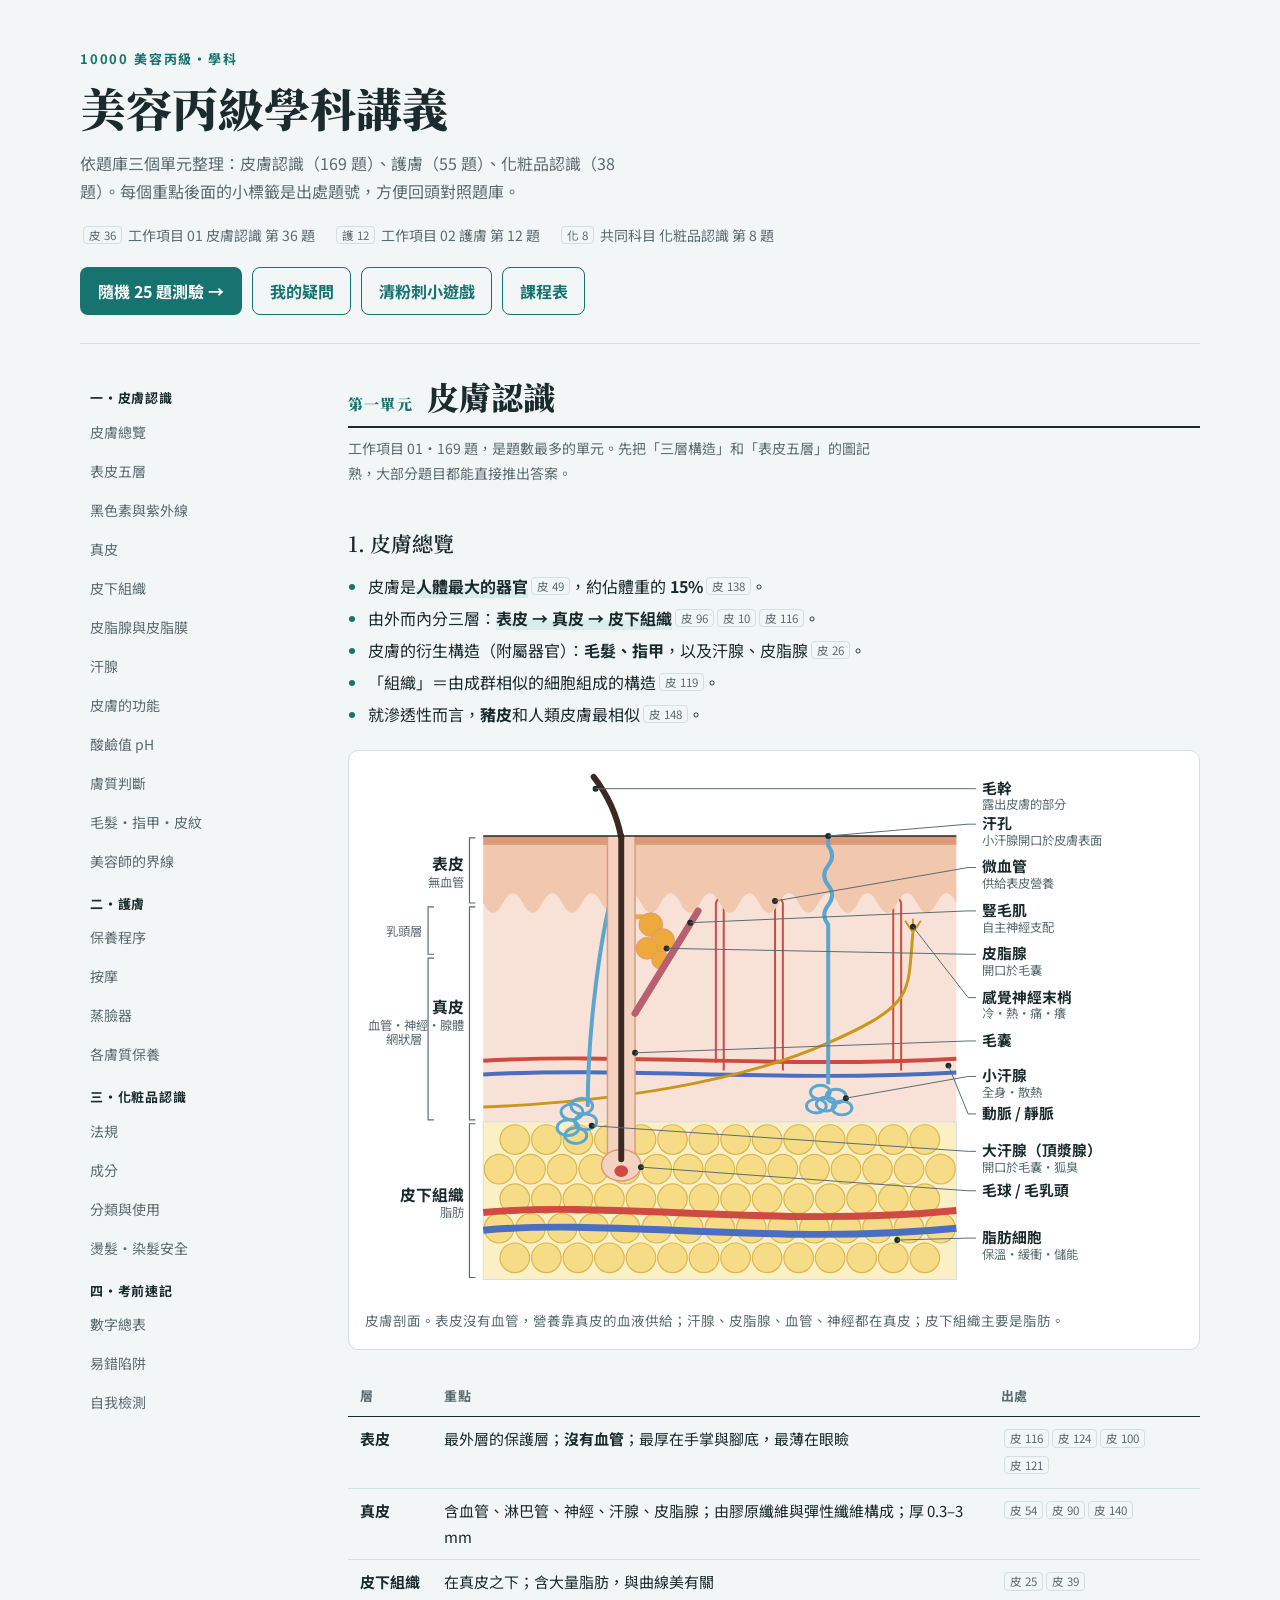
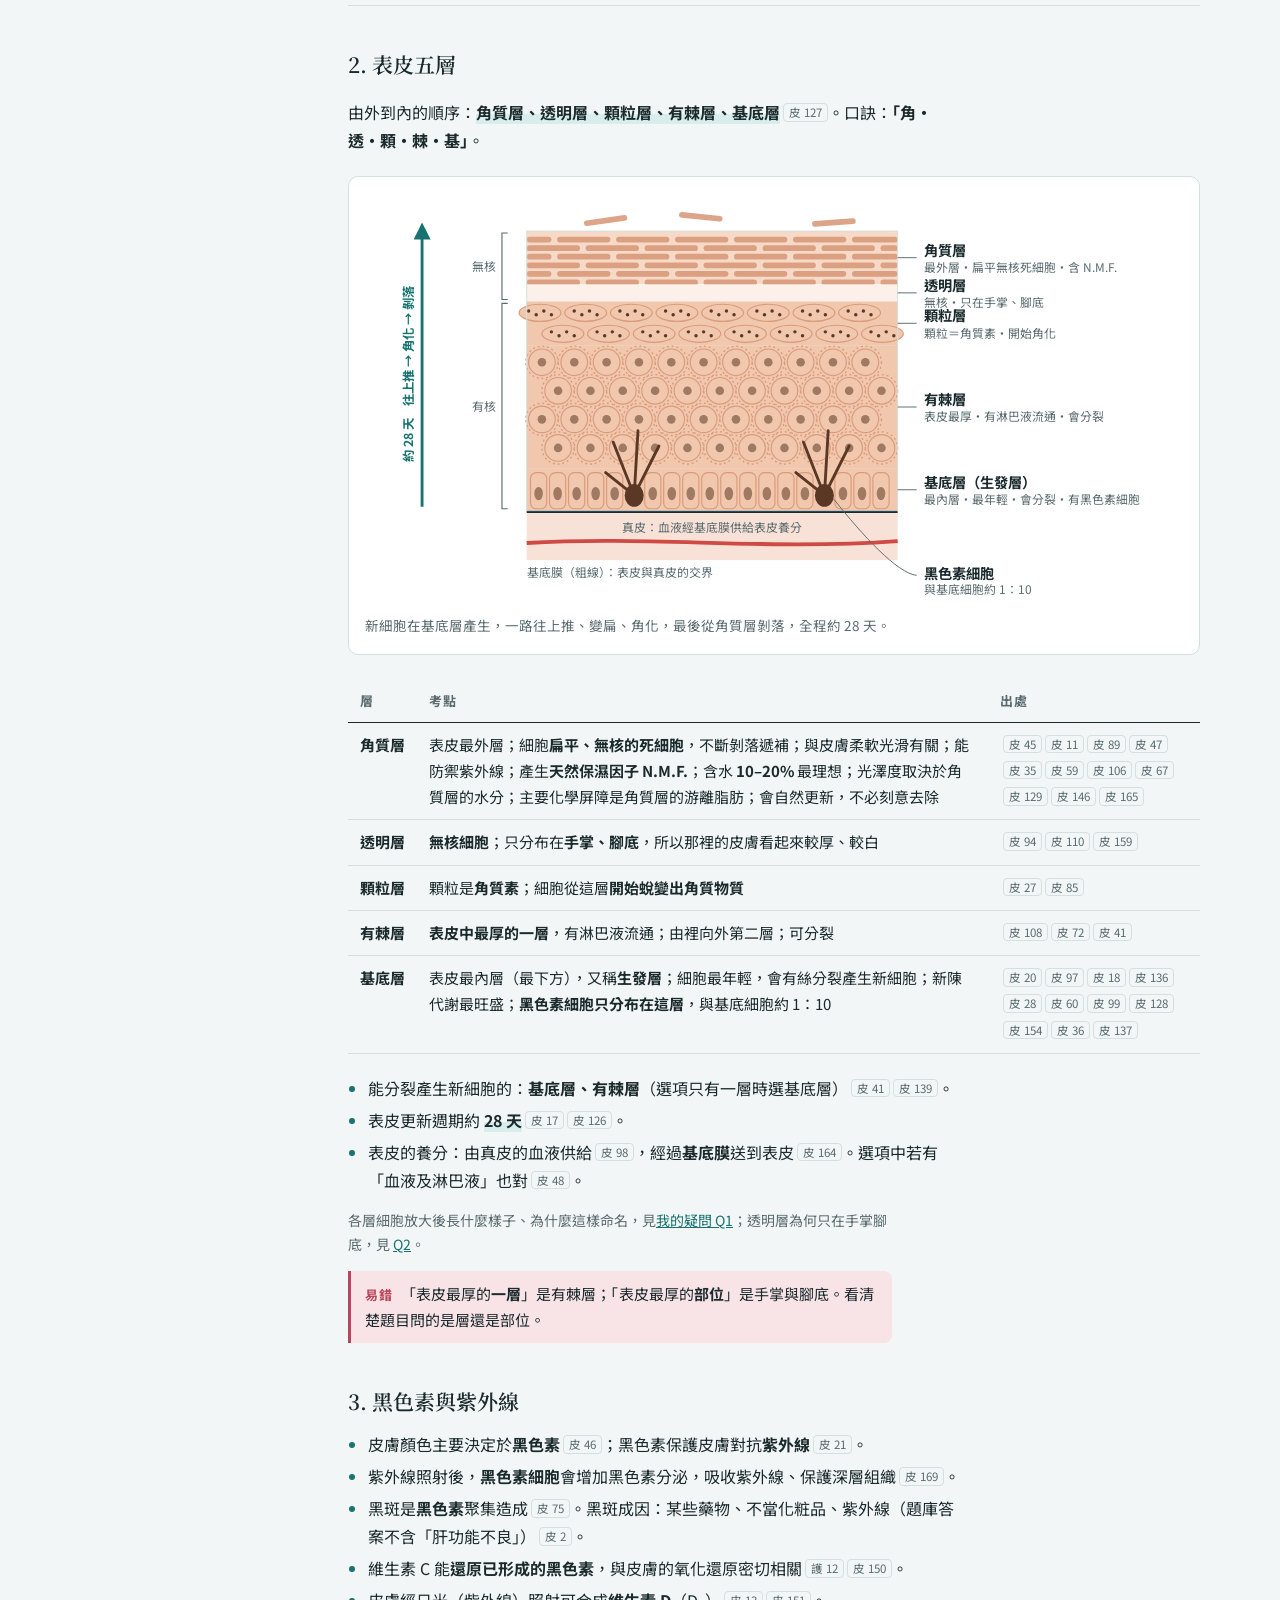
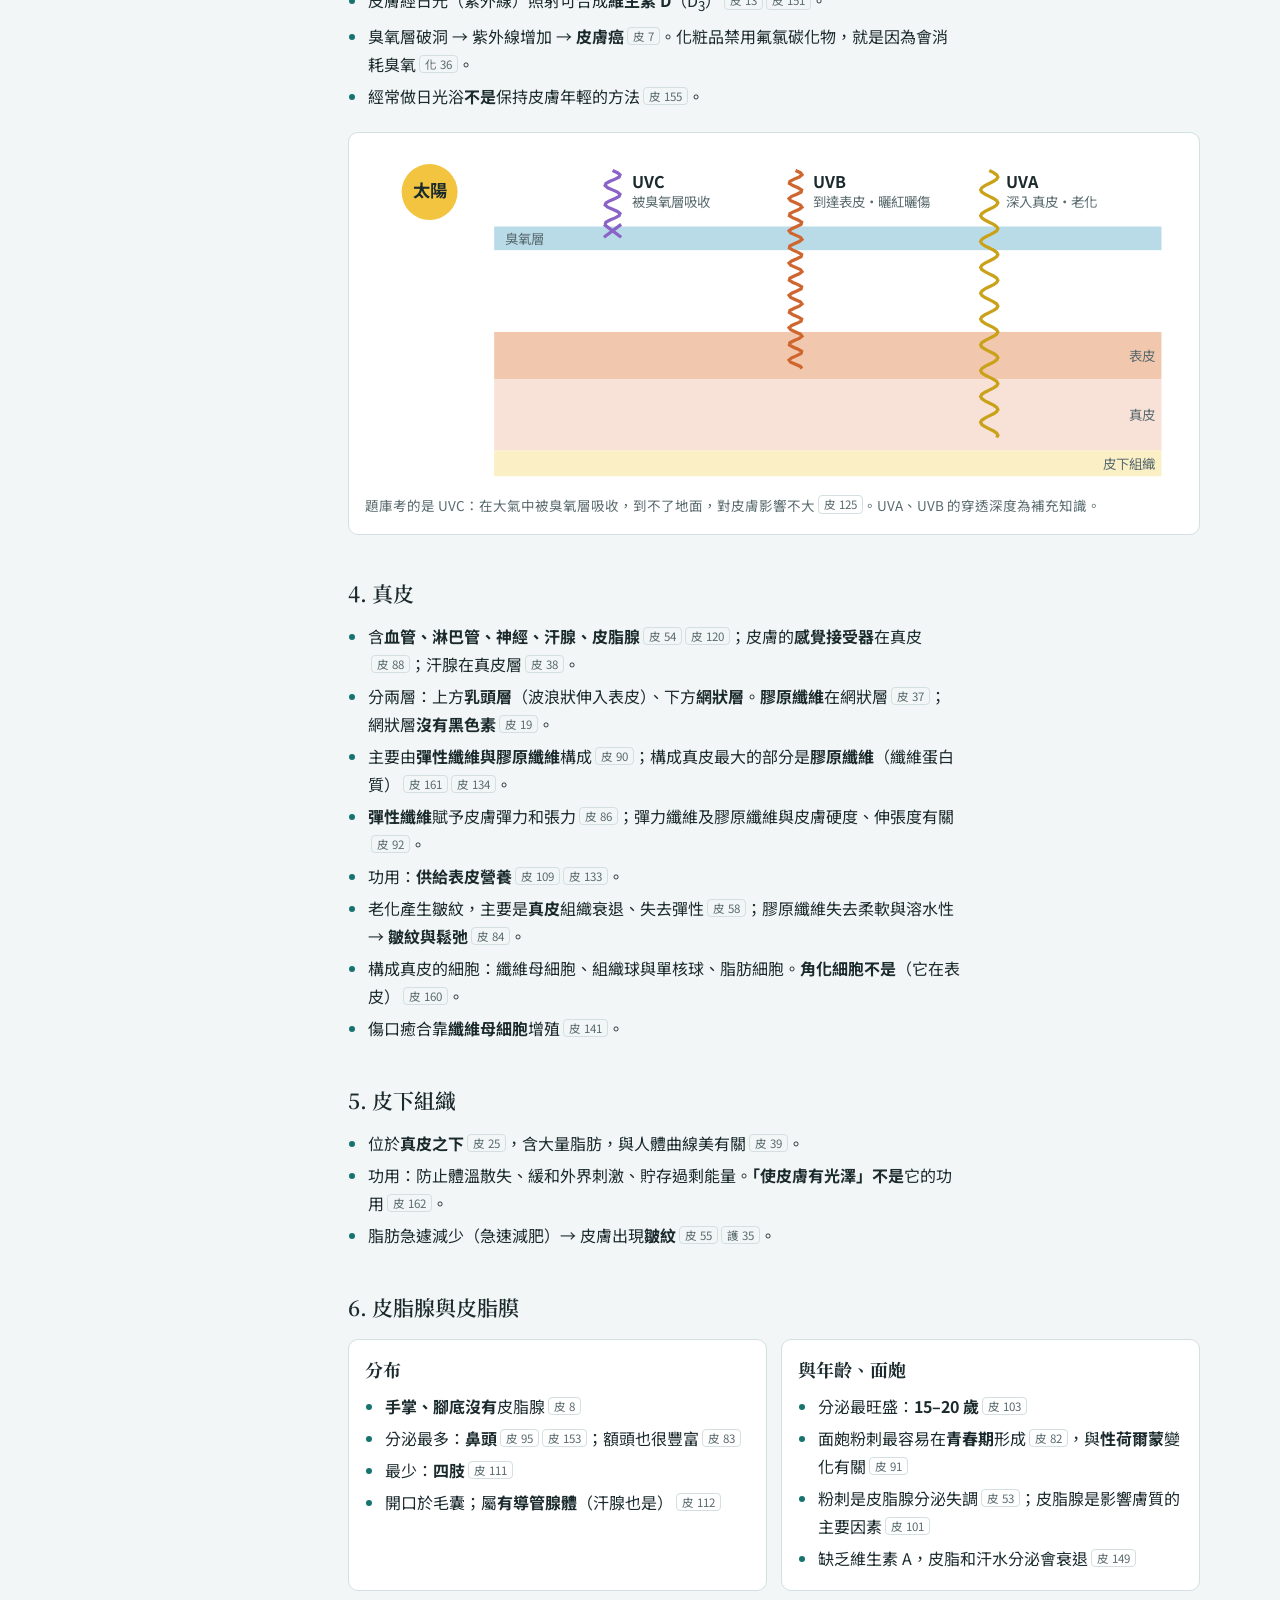
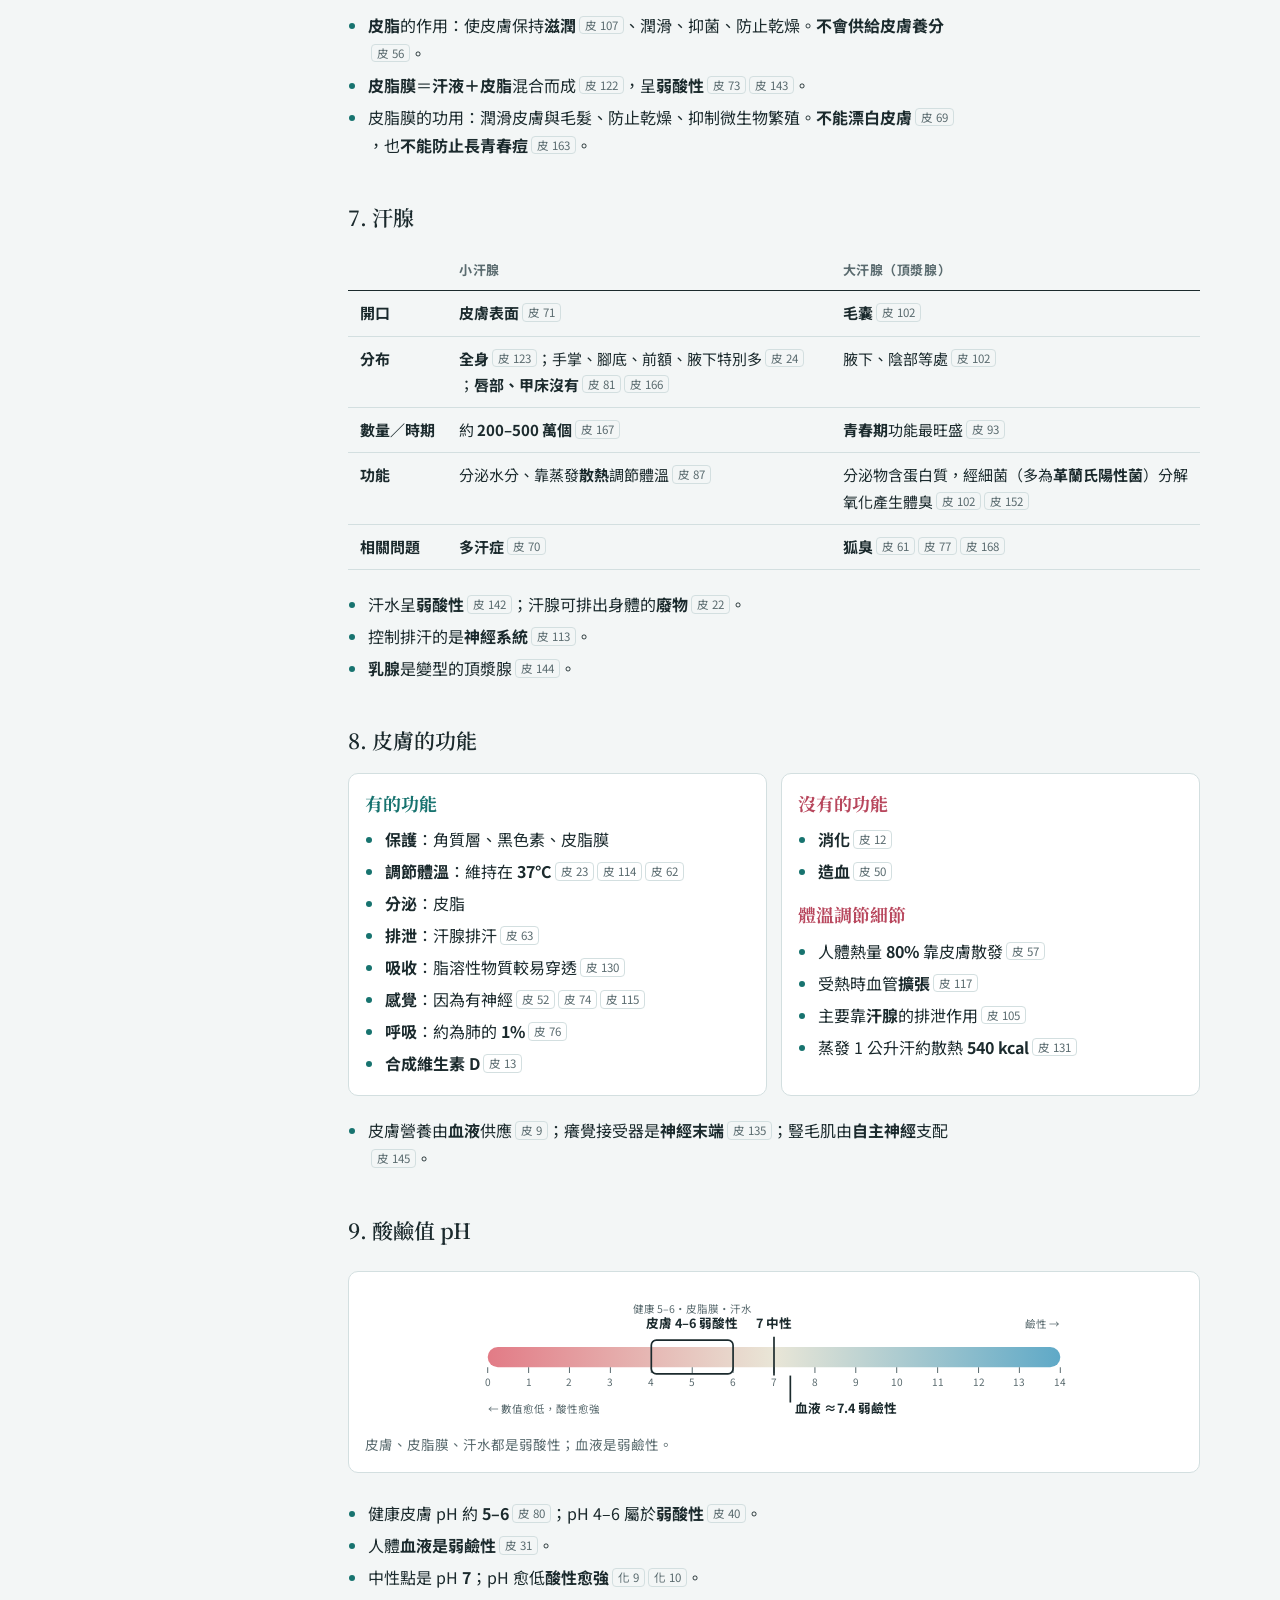
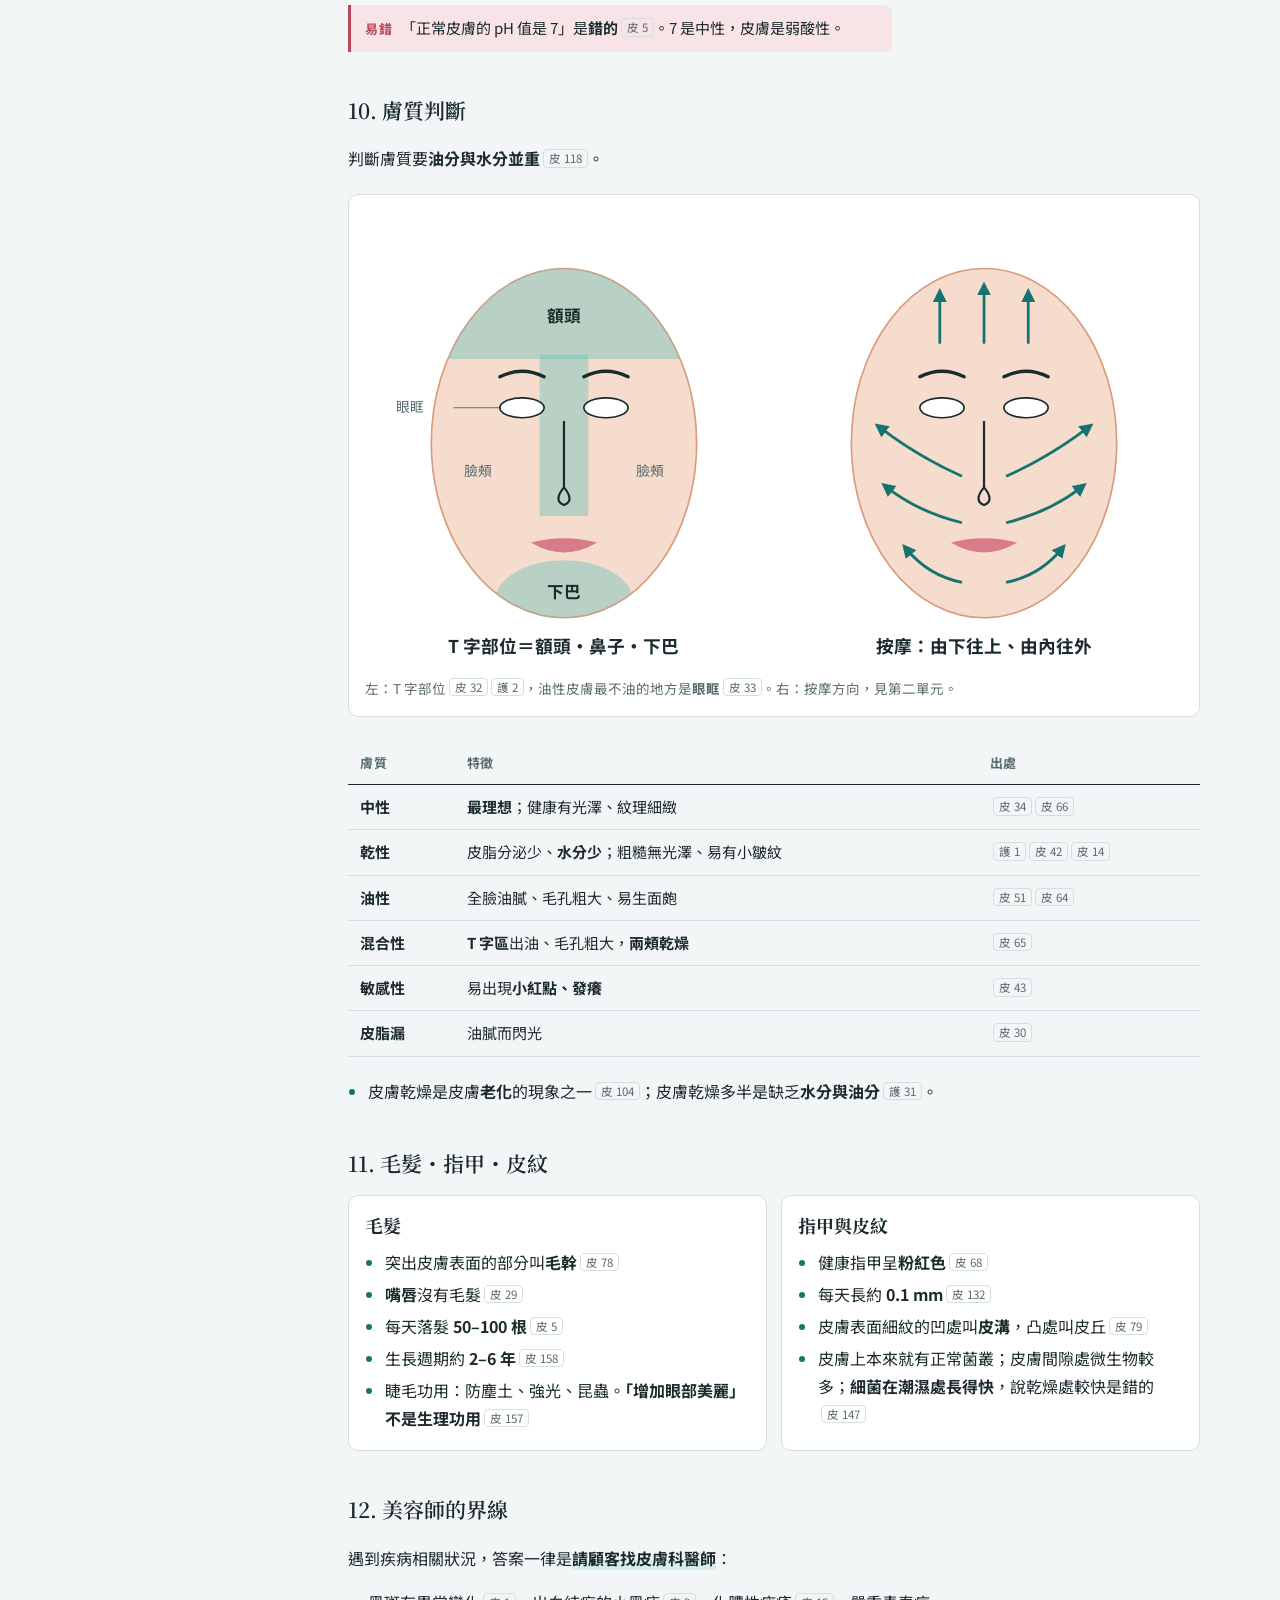
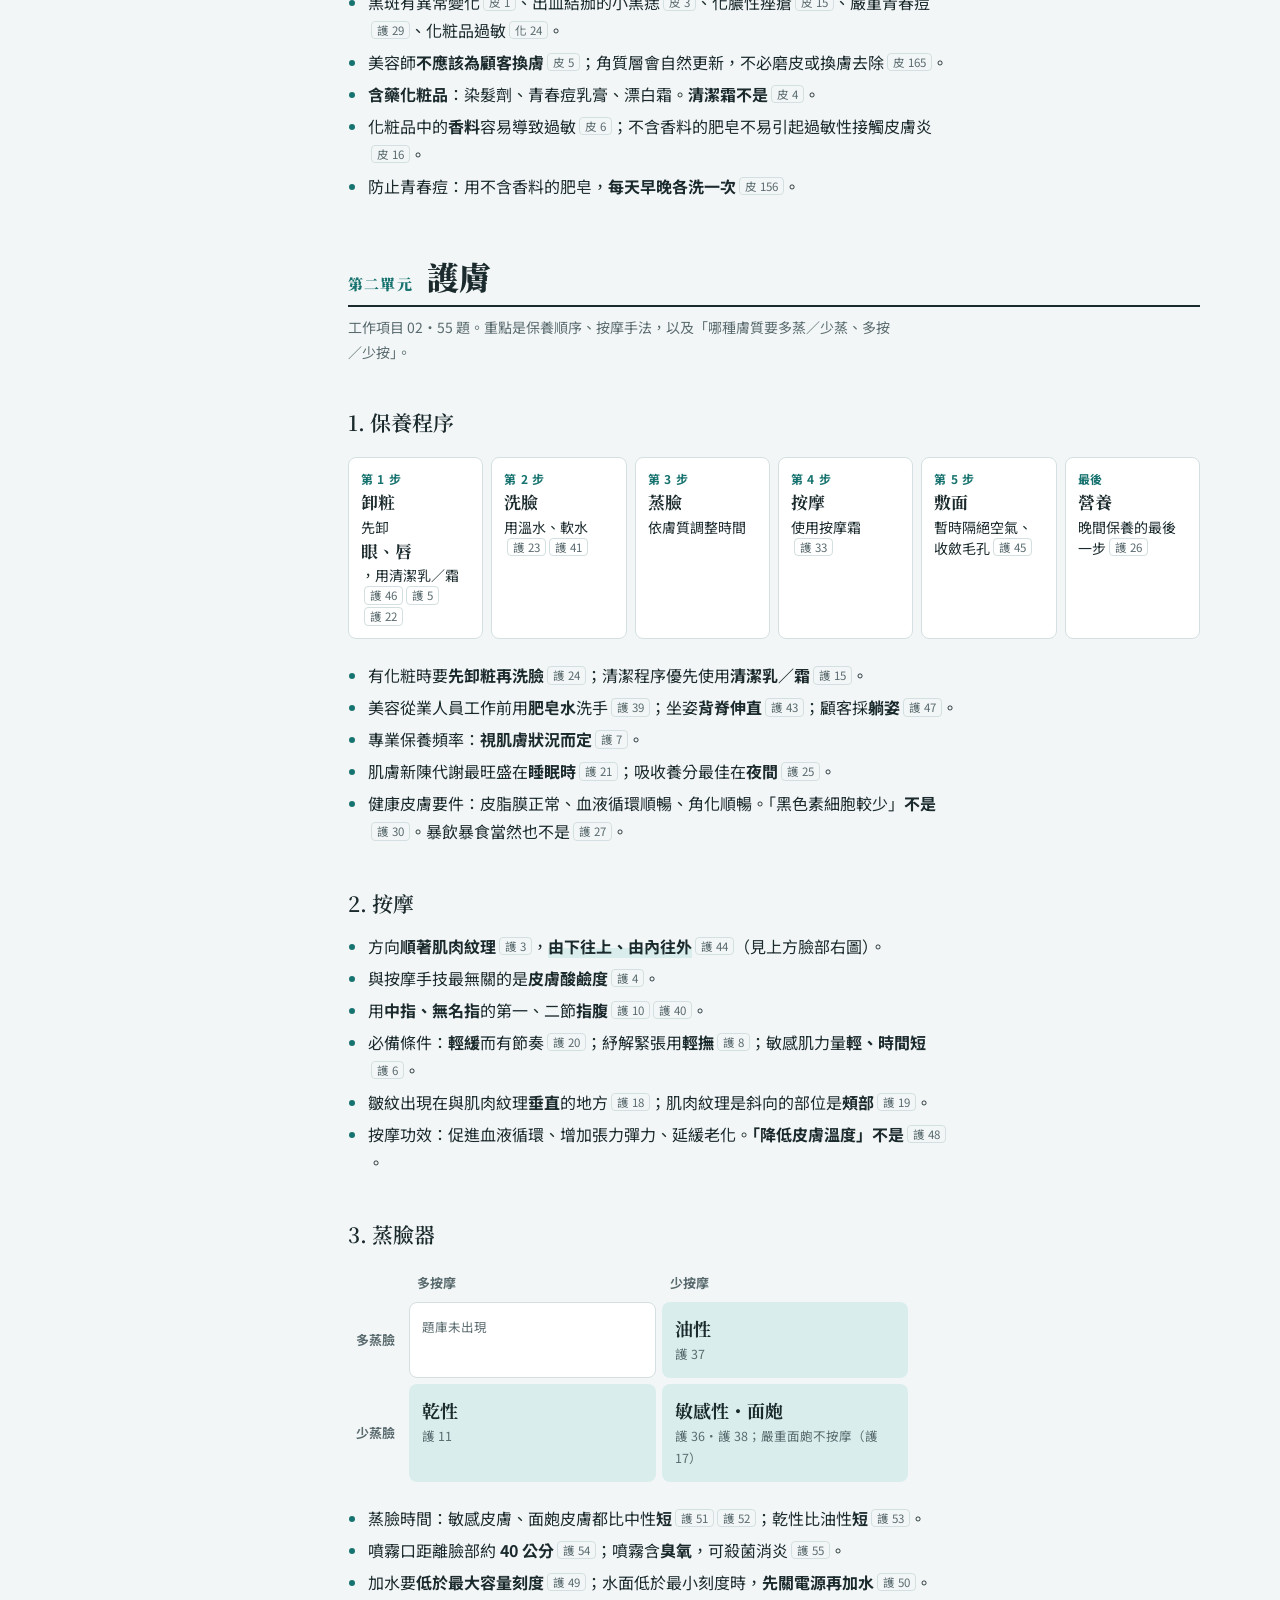
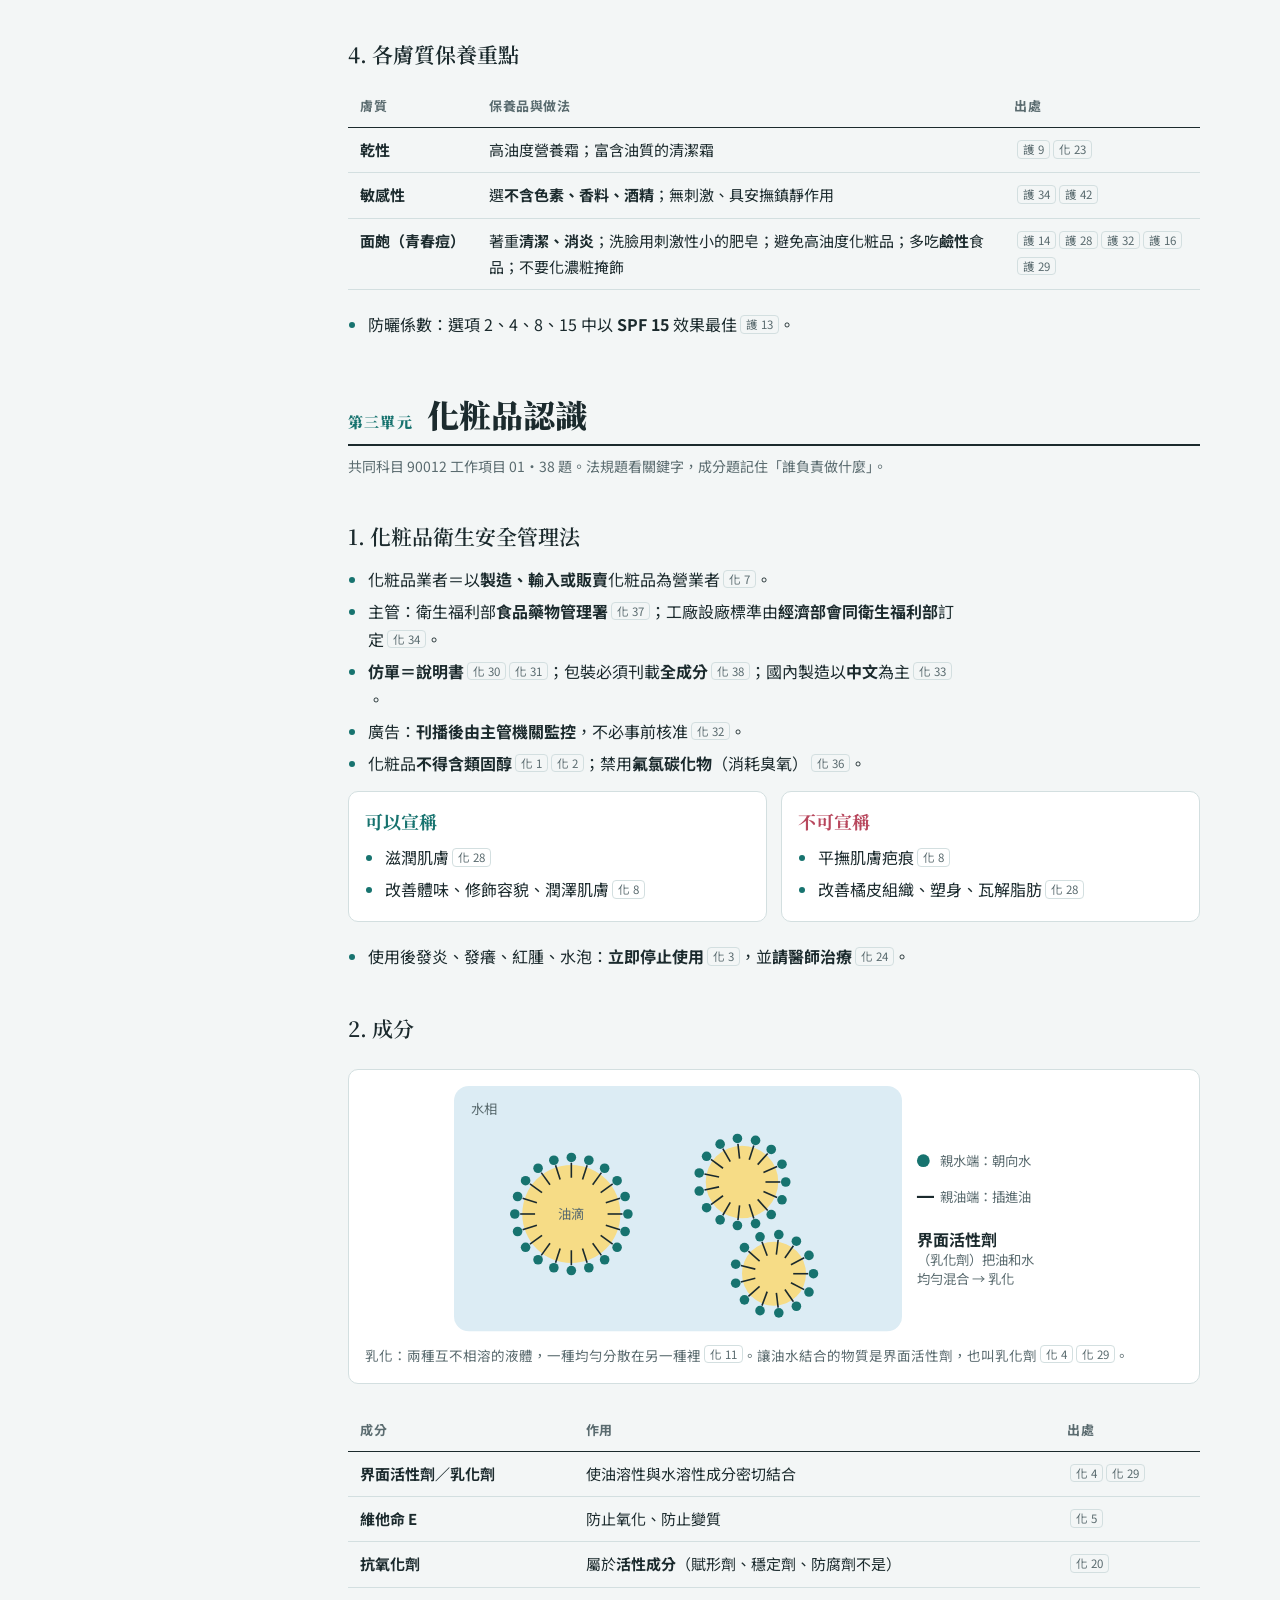
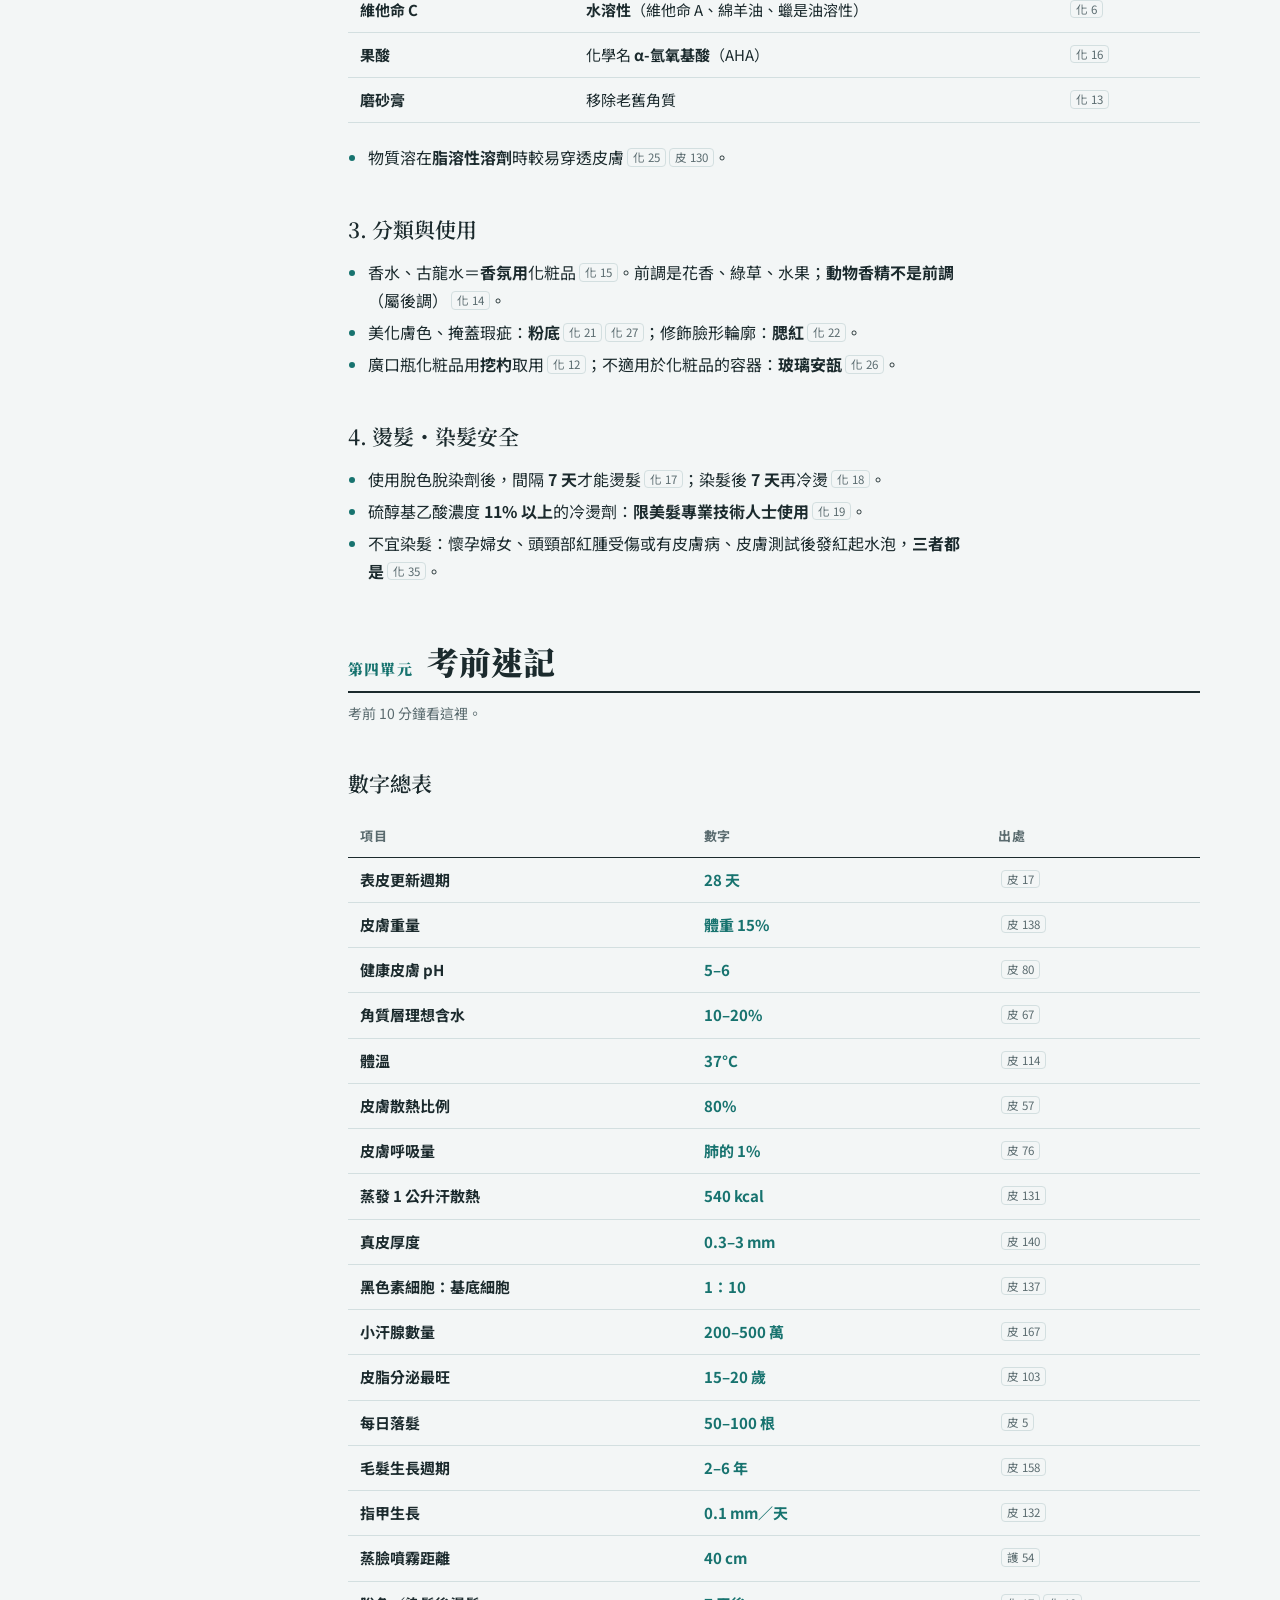
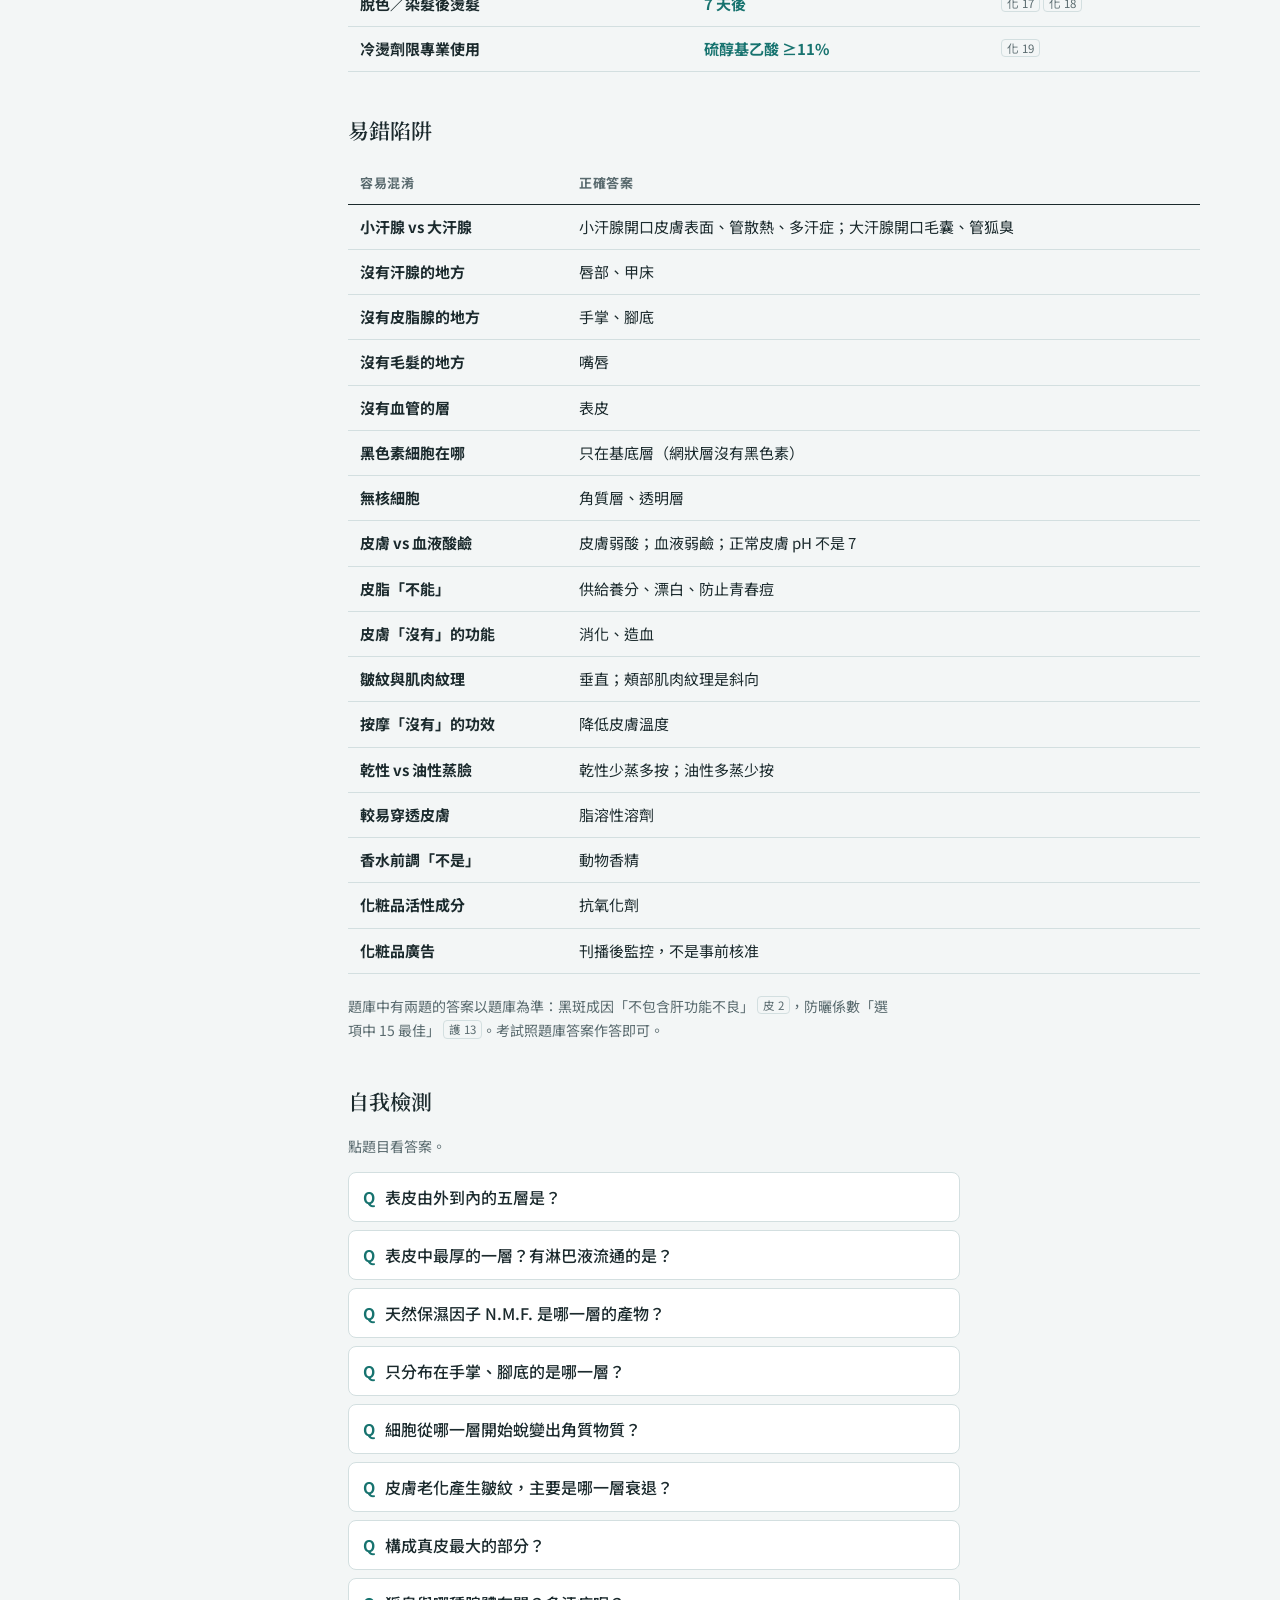
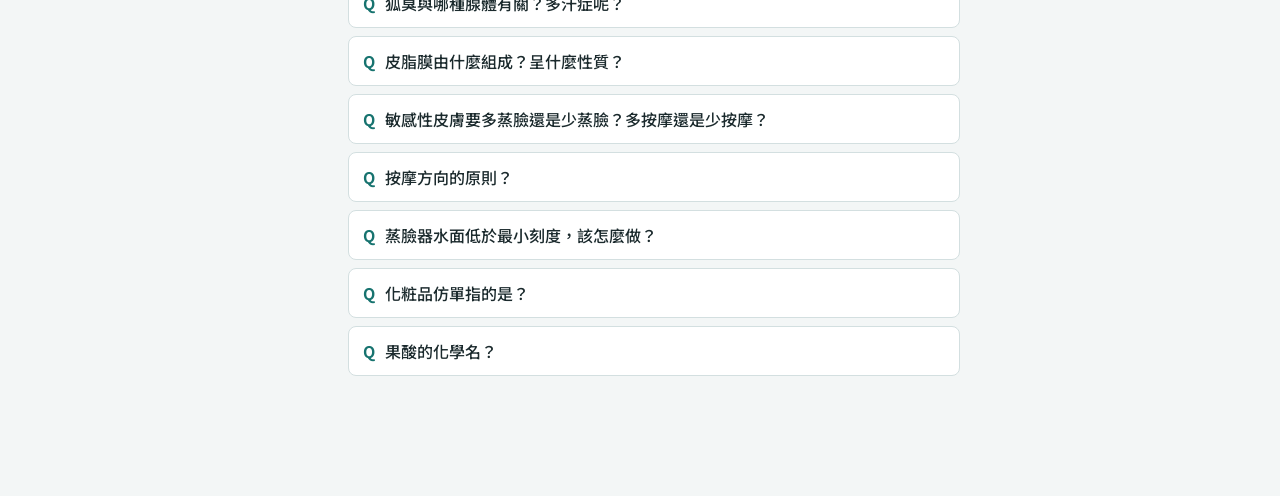
==== commit d2b0b869: "Add 皮膚管理服務人才培訓班 course schedule page Transcribe the two scanned timetables (115/10/07–11/24, 36 days" ====
--- a/index.html
+++ b/index.html
@@ -166,7 +166,7 @@
     <span><span class="q">護 12</span> 工作項目 02 護膚 第 12 題</span>
     <span><span class="q">化 8</span> 共同科目 化粧品認識 第 8 題</span>
   </div>
-  <div class="ctas"><a class="cta" href="quiz/">隨機 25 題測驗 →</a><a class="cta ghost" href="notes/">我的疑問</a><a class="cta ghost" href="game/">清粉刺小遊戲</a></div>
+  <div class="ctas"><a class="cta" href="quiz/">隨機 25 題測驗 →</a><a class="cta ghost" href="notes/">我的疑問</a><a class="cta ghost" href="game/">清粉刺小遊戲</a><a class="cta ghost" href="schedule/">課程表</a></div>
 </header>
 
 </head>
